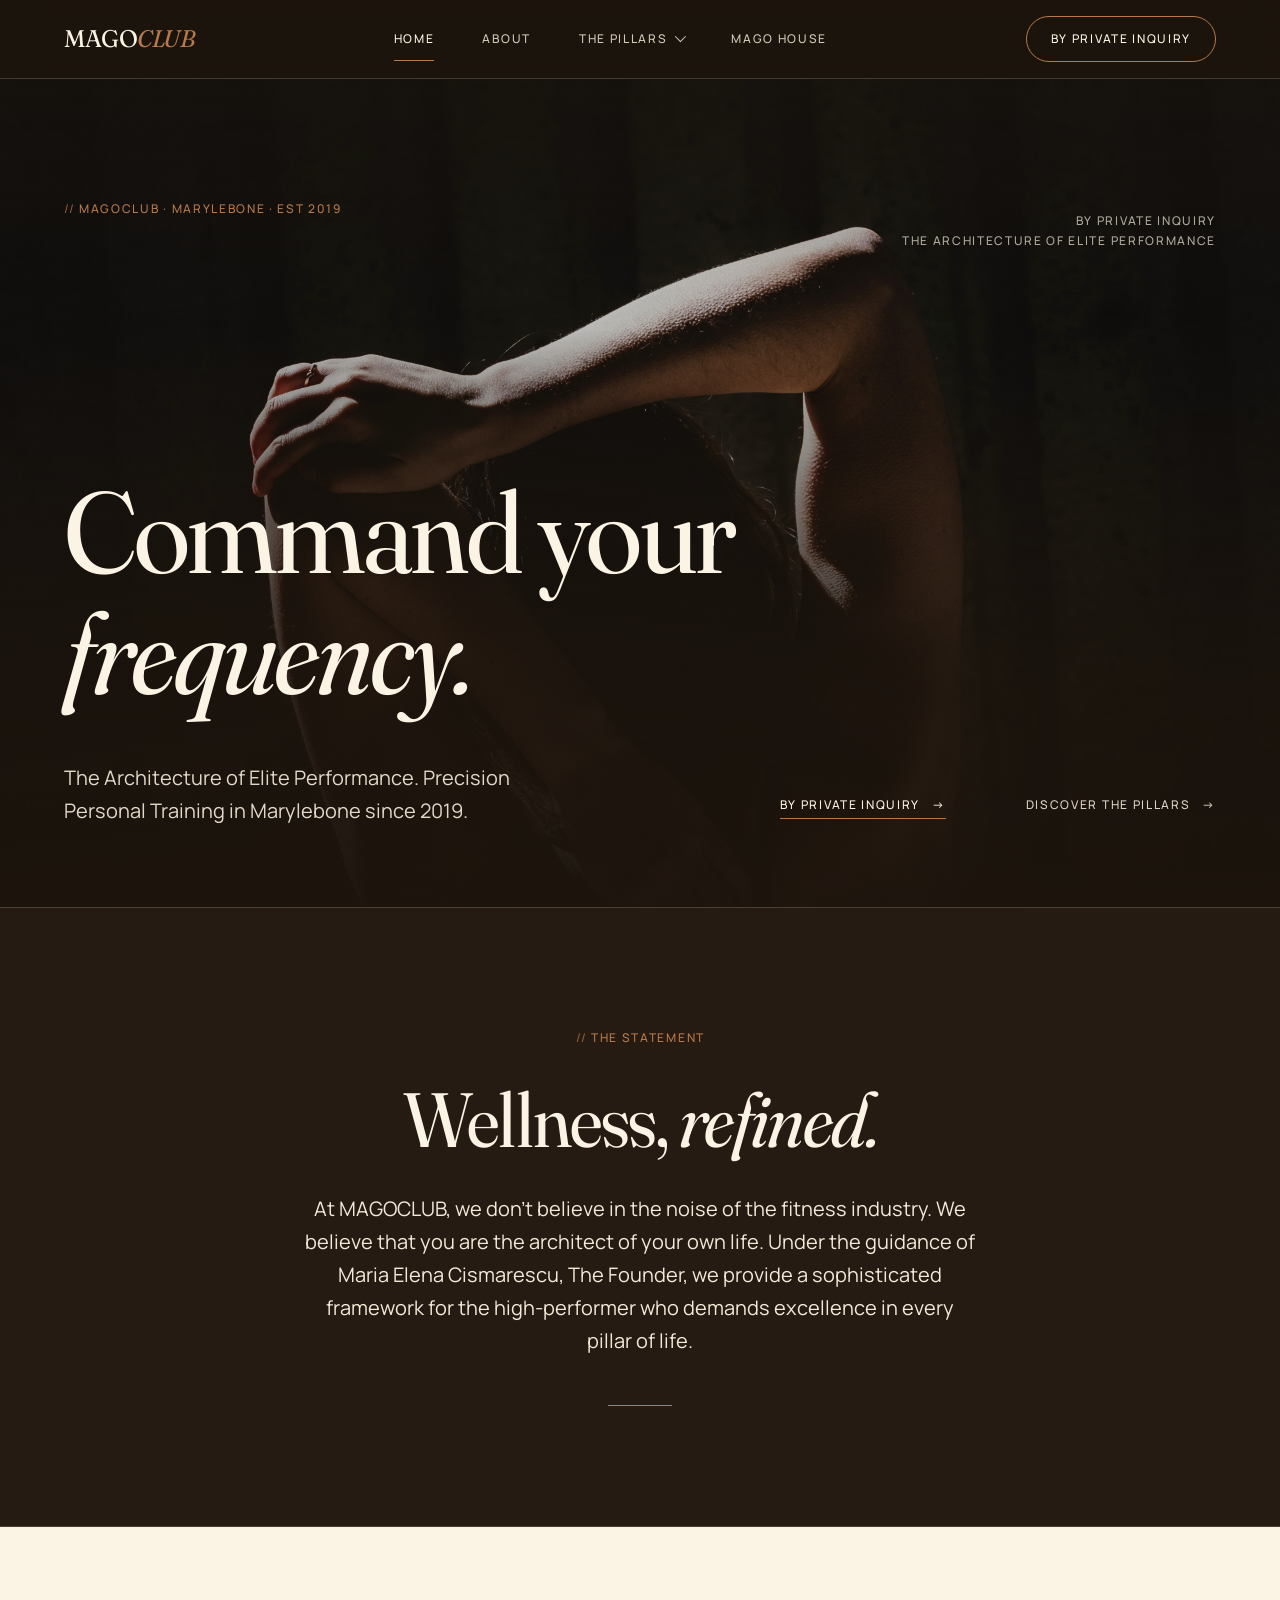
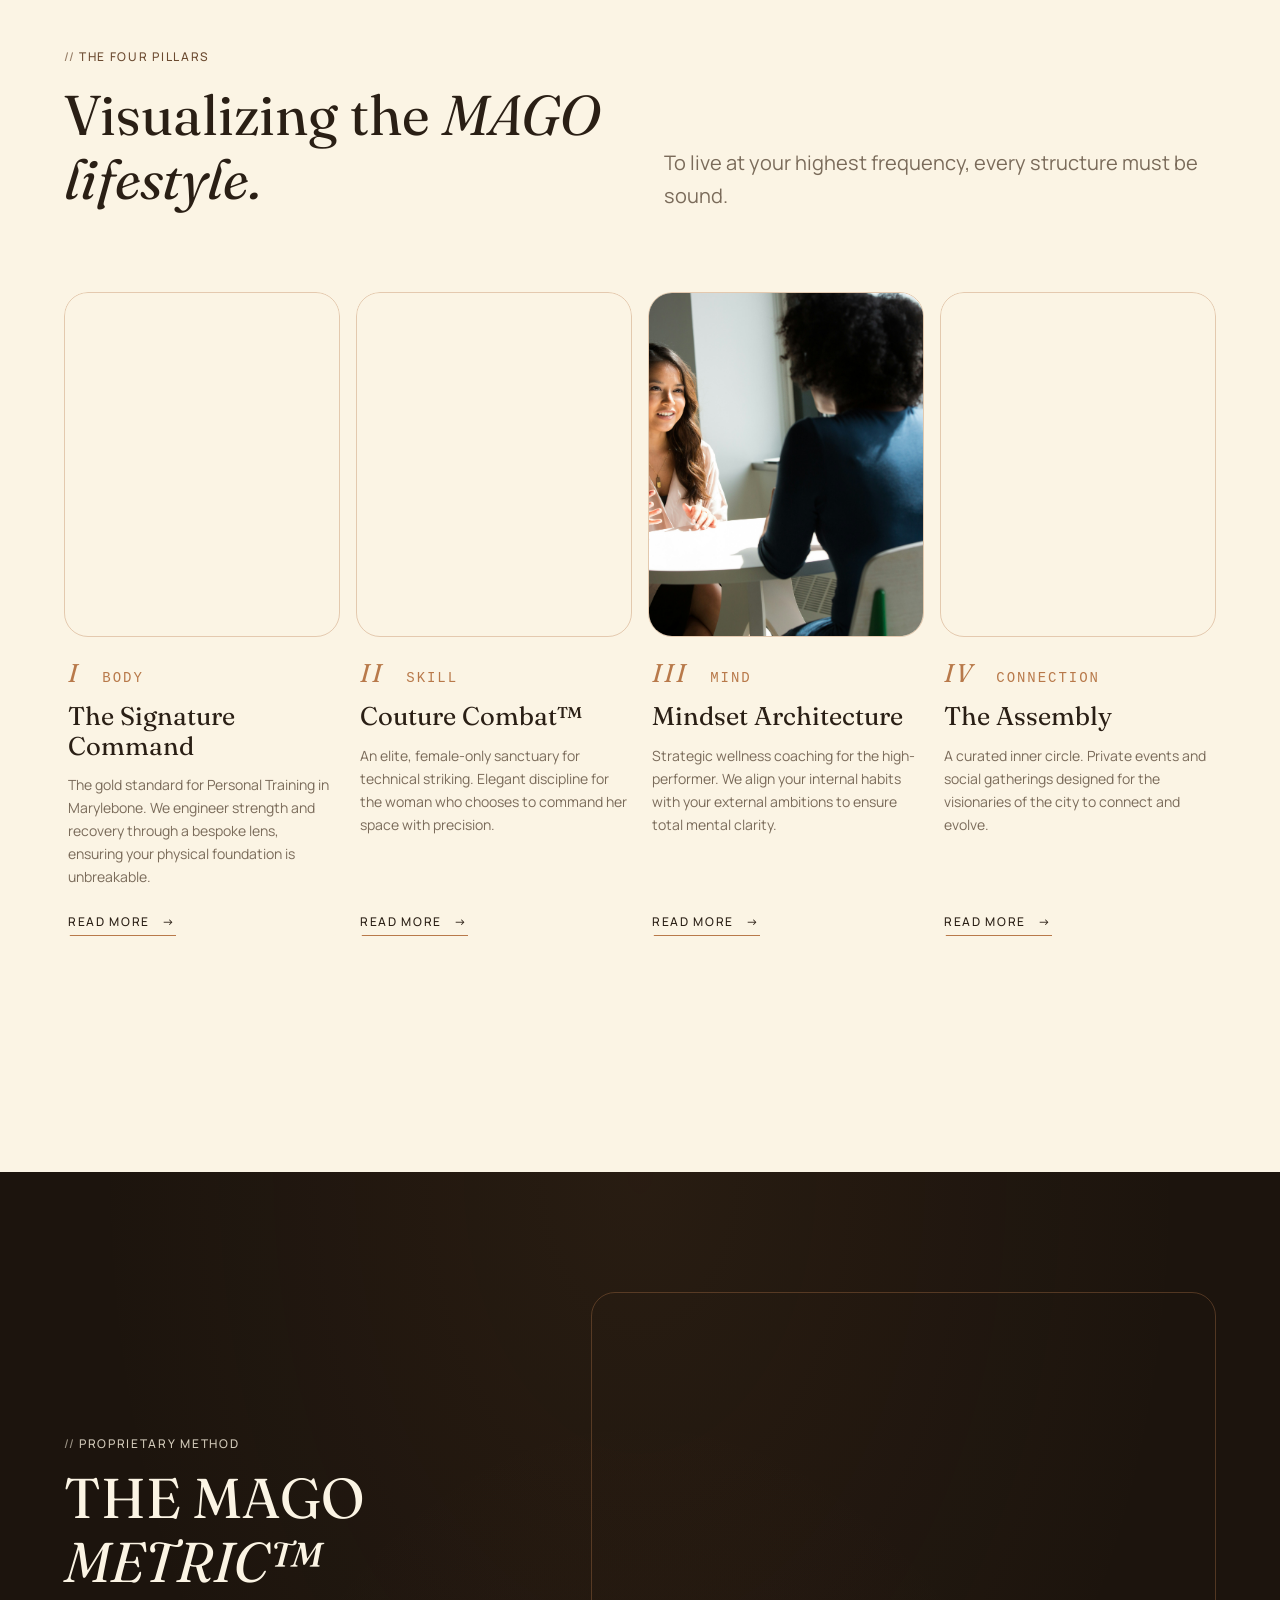
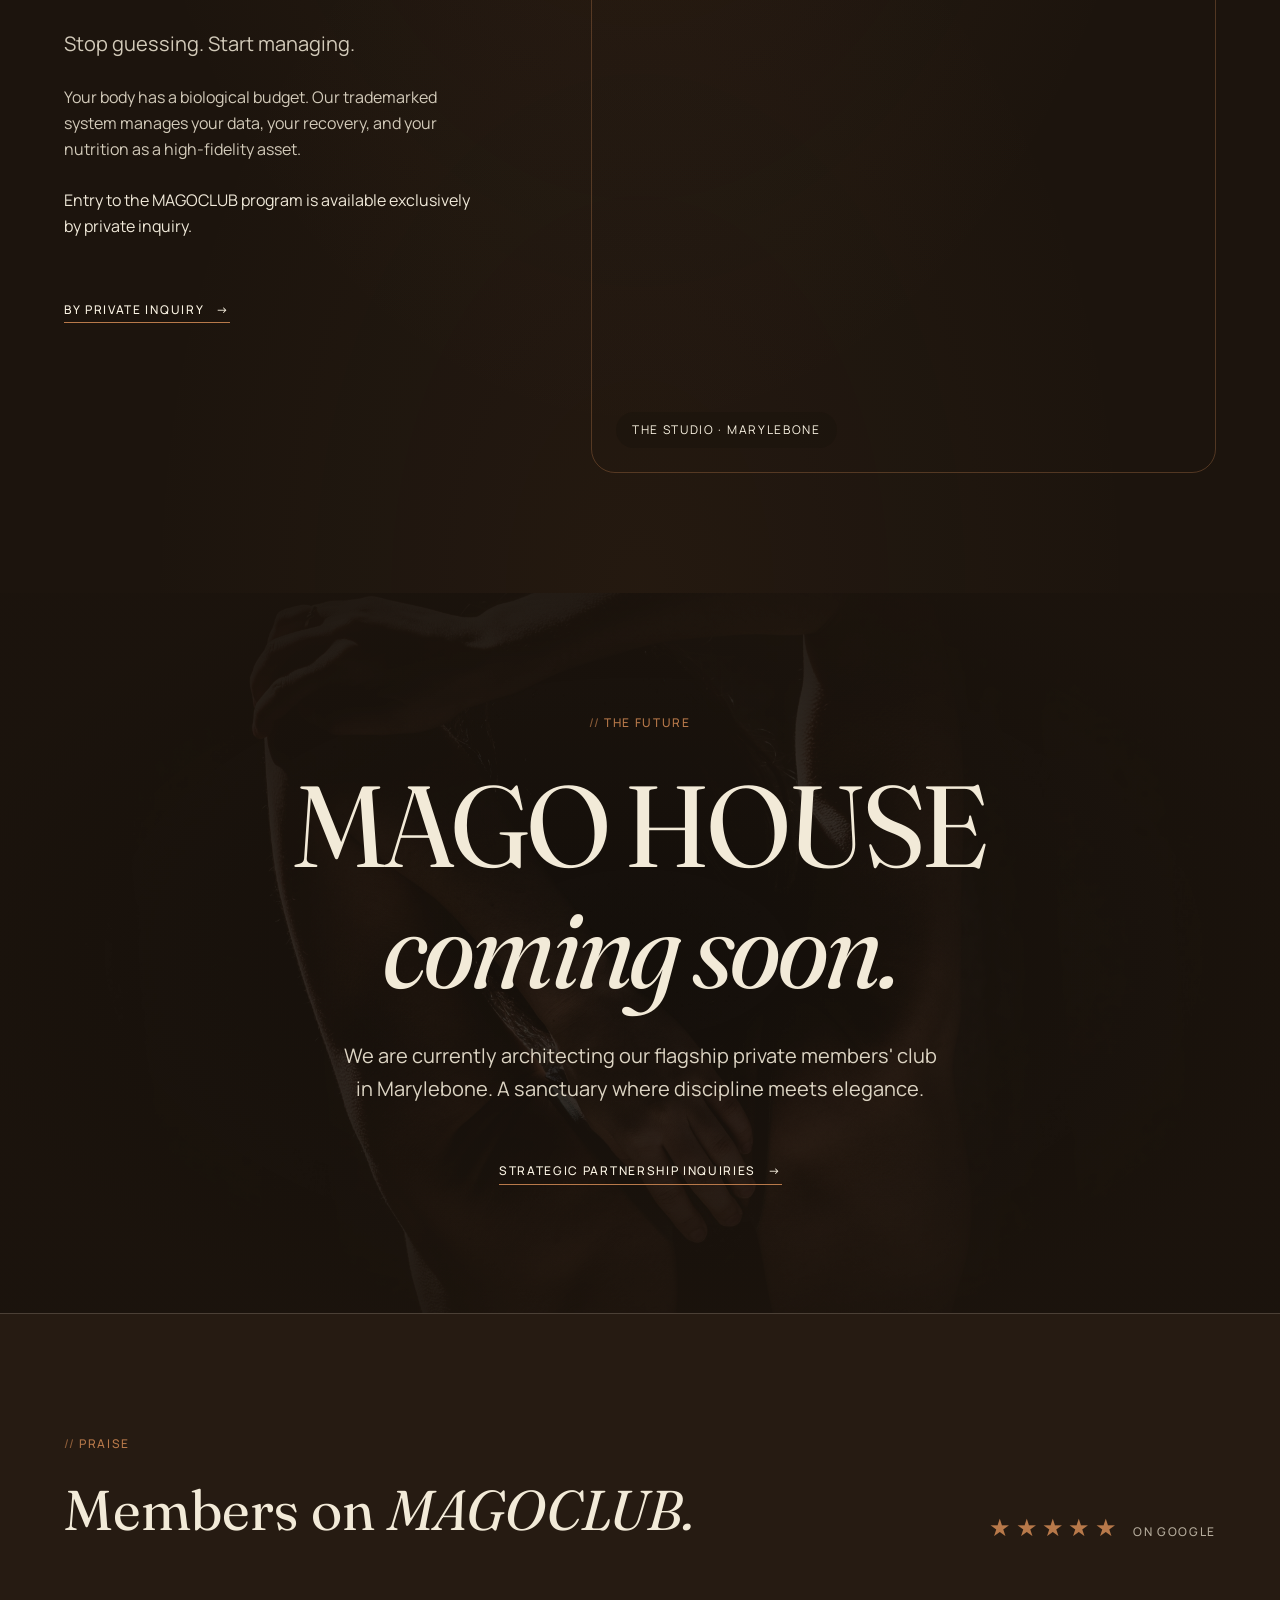
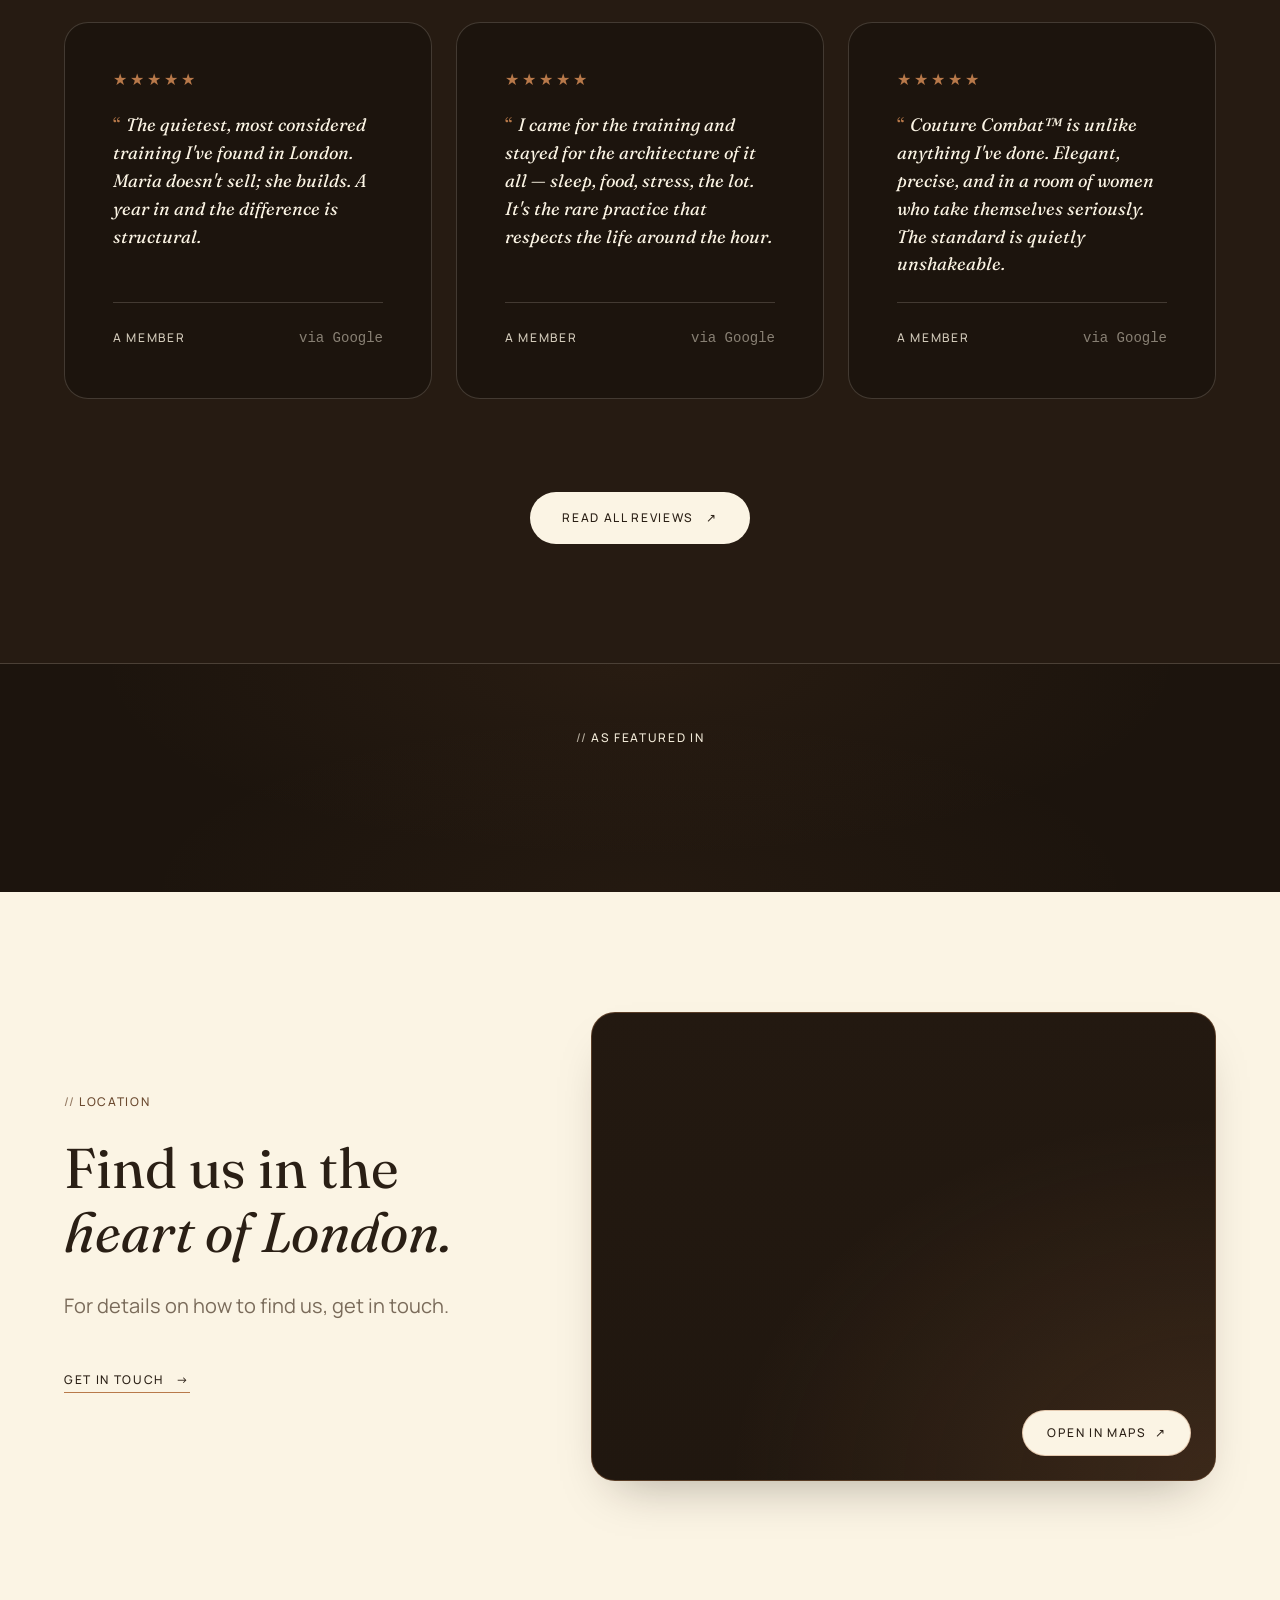
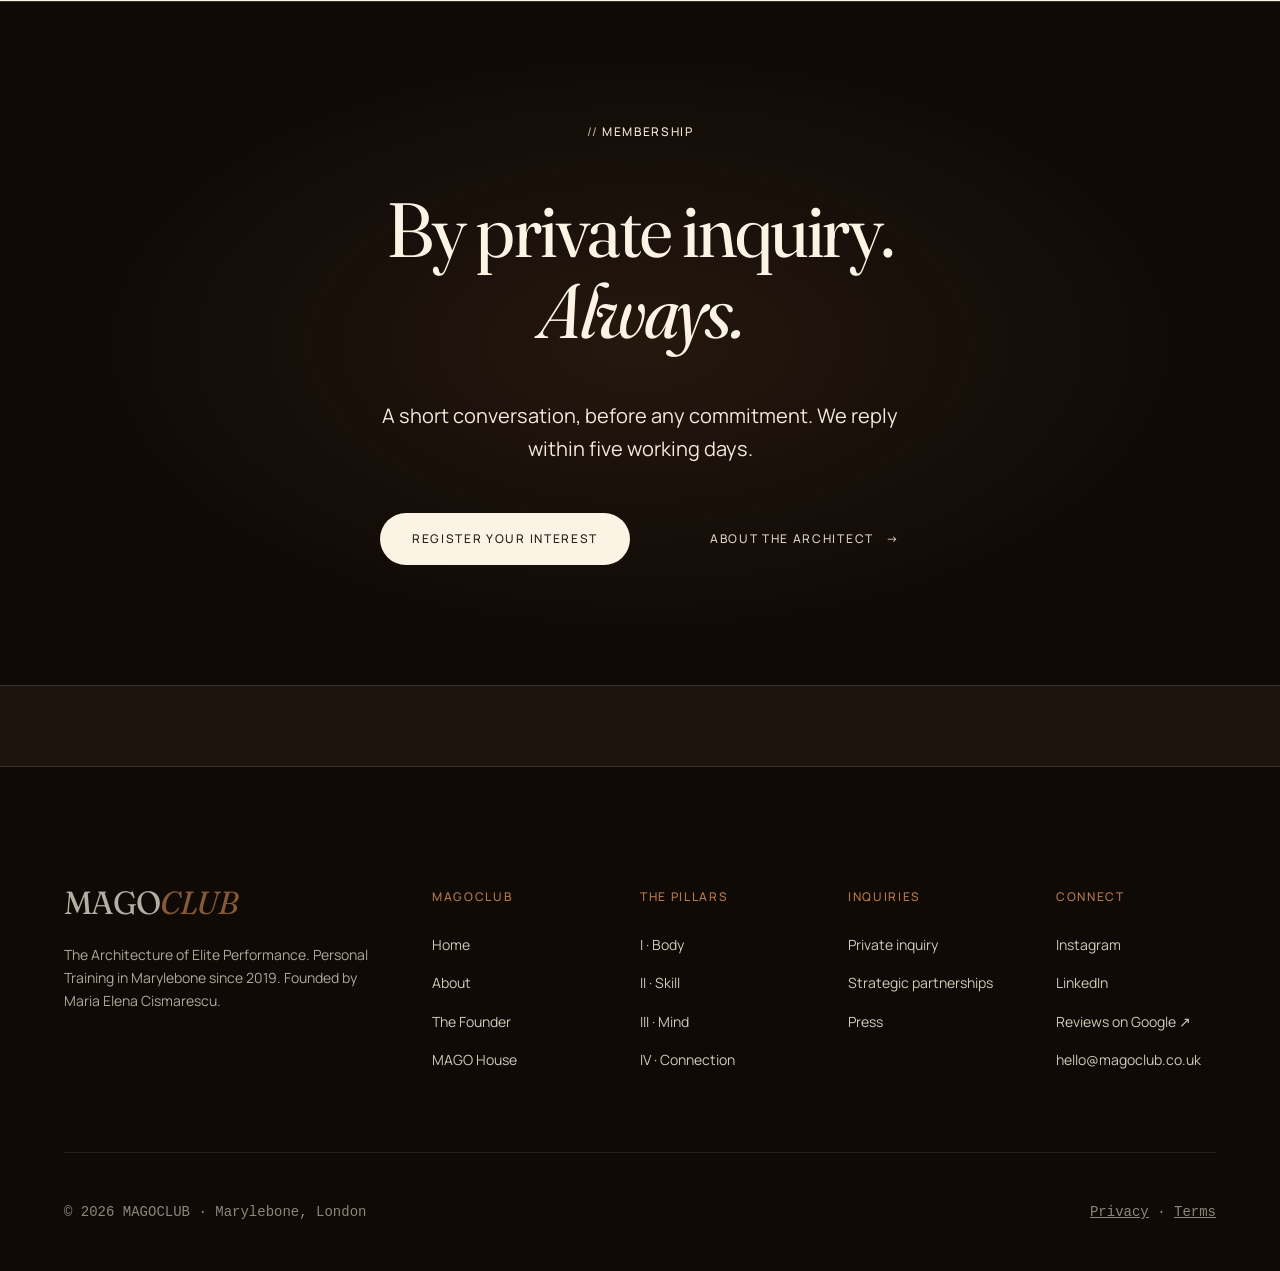
==== index.html @ b8d5c622 "Initial import: MAGOCLUB static site for magoclub.co.uk" ====
<!doctype html>
<html lang="en" data-root="">
<head>
  <meta charset="utf-8" />
  <meta name="viewport" content="width=device-width,initial-scale=1" />
  <meta name="description" content="Elite personal training in Marylebone. MAGOCLUB is a private practice for the high-performer — strength, striking, wellness and connection, led by Maria Elena Cismarescu." />
  <title>Elite Personal Training in Marylebone | MAGOCLUB</title>

  <link rel="canonical" href="https://magoclub.co.uk/" />

  <link rel="icon" href="/favicon.svg" type="image/svg+xml" />

  <meta property="og:type" content="website" />
  <meta property="og:site_name" content="MAGOCLUB" />
  <meta property="og:title" content="Elite Personal Training in Marylebone | MAGOCLUB" />
  <meta property="og:description" content="A private practice for the high-performer in Marylebone — elite personal training, striking, wellness and connection." />
  <meta property="og:url" content="https://magoclub.co.uk/" />
  <meta property="og:image" content="https://magoclub.co.uk/images/og-magoclub.jpg" />
  <meta name="twitter:card" content="summary_large_image" />
  <meta name="twitter:title" content="Elite Personal Training in Marylebone | MAGOCLUB" />
  <meta name="twitter:description" content="A private practice for the high-performer in Marylebone — elite personal training, striking, wellness and connection." />
  <meta name="twitter:image" content="https://magoclub.co.uk/images/og-magoclub.jpg" />

  <link rel="preconnect" href="https://fonts.googleapis.com" />
  <link rel="preconnect" href="https://fonts.gstatic.com" crossorigin />
  <link
    href="https://fonts.googleapis.com/css2?family=Fraunces:ital,opsz,wght,SOFT@0,9..144,300..700,0..100;1,9..144,300..700,0..100&family=Manrope:wght@400;500;600&display=swap"
    rel="stylesheet"
  />

  <link rel="stylesheet" href="css/tokens.css" />
  <link rel="stylesheet" href="css/sections.css" />
</head>
<body data-page="home">

  <a href="#main" class="skip-link">Skip to content</a>

  <div data-include="partials/nav.html"></div>

  <main id="main">

    <!-- =====================================================================
         1 · CINEMATIC HERO — Command Your Frequency
         ===================================================================== -->
    <section class="hero-cinematic" aria-labelledby="hero-headline">
      <div class="bg" aria-hidden="true" data-kenburns>
        <img
          src="images/New Images/morgan-petroski-rx6wXNsXUOE-unsplash.jpg"
          alt=""
          loading="eager"
          fetchpriority="high"
          decoding="async"
        />
      </div>
      <div class="scrim" aria-hidden="true"></div>

      <div class="frame" data-reveal-load>
        <div class="top">
          <p class="label-tic">MAGOCLUB · Marylebone · Est 2019</p>
          <p class="meta">By private inquiry<br/>The Architecture of Elite Performance</p>
        </div>

        <h1 id="hero-headline" class="t-display-xl">
          Command your<br/>
          <span class="italic">frequency.</span>
        </h1>

        <div class="bottom">
          <p class="t-body-l">
            The Architecture of Elite Performance. Precision Personal Training
            in Marylebone since 2019.
          </p>
          <div class="ctas">
            <a href="register-interest.html" class="btn btn--primary">By private inquiry <span class="arrow" aria-hidden="true">→</span></a>
            <a href="#pillars" class="btn btn--ghost">Discover the pillars <span class="arrow" aria-hidden="true">→</span></a>
          </div>
        </div>
      </div>
    </section>

    <!-- =====================================================================
         2 · THE STATEMENT — Wellness, Refined. · STAGE-2
         ===================================================================== -->
    <div class="band band--stage-2"><section class="statement" aria-labelledby="statement-headline">
      <p class="eyebrow label-tic" data-reveal="fade">The Statement</p>
      <h2 id="statement-headline" class="t-display-l" data-reveal="rise-soft">
        Wellness, <span class="italic">refined.</span>
      </h2>
      <p class="t-body-l" data-reveal="rise">
        At MAGOCLUB, we don't believe in the noise of the fitness industry. We
        believe that you are the architect of your own life. Under the guidance
        of Maria Elena Cismarescu, The Founder, we provide a sophisticated
        framework for the high-performer who demands excellence in every pillar
        of life.
      </p>
      <span class="rule" aria-hidden="true" data-reveal="rule"></span>
    </section></div>

    <!-- =====================================================================
         3 · FOUR PILLARS PREVIEW — Visualizing the MAGO Lifestyle
         ===================================================================== -->
    <section class="pillars pillars--four on-cream-surface" id="pillars" aria-labelledby="pillars-headline">
      <div class="frame">
        <header class="sec-head sec-head--split sec-head--inline" data-reveal="rise">
          <div>
            <p class="eyebrow label-tic">The Four Pillars</p>
            <h2 id="pillars-headline" class="title t-display-m">
              Visualizing the <span class="italic">MAGO lifestyle.</span>
            </h2>
          </div>
          <p class="lede t-body-l">
            To live at your highest frequency, every structure must be sound.
          </p>
        </header>

        <div class="grid" role="list" data-reveal-stagger>
          <article class="card" role="listitem">
            <div class="pic">
              <a href="the-pillars/body.html" class="card-image-link" tabindex="-1" aria-hidden="true">
                <img src="images/New Images/john-arano-h4i9G-de7Po-unsplash.jpg" alt="A woman lifting a barbell overhead, photographed from behind in a low-light studio." loading="lazy" decoding="async" />
              </a>
            </div>
            <div class="body">
              <span class="num"><span class="roman">I</span> Body</span>
              <h3 class="t-h2">The Signature Command</h3>
              <p class="t-body-s">
                The gold standard for Personal Training in Marylebone. We engineer
                strength and recovery through a bespoke lens, ensuring your physical
                foundation is unbreakable.
              </p>
              <a href="the-pillars/body.html" class="btn btn--primary more">Read more <span class="arrow" aria-hidden="true">→</span></a>
            </div>
          </article>

          <article class="card" role="listitem">
            <div class="pic">
              <a href="the-pillars/skill.html" class="card-image-link" tabindex="-1" aria-hidden="true">
                <img src="images/New Images/logan-weaver-lgnwvr-u76Gd0hP5w4-unsplash.jpg" alt="Two women in matching low extensions on a studio floor." loading="lazy" decoding="async" />
              </a>
            </div>
            <div class="body">
              <span class="num"><span class="roman">II</span> Skill</span>
              <h3 class="t-h2">Couture Combat™</h3>
              <p class="t-body-s">
                An elite, female-only sanctuary for technical striking. Elegant
                discipline for the woman who chooses to command her space with
                precision.
              </p>
              <a href="the-pillars/skill.html" class="btn btn--primary more">Read more <span class="arrow" aria-hidden="true">→</span></a>
            </div>
          </article>

          <article class="card" role="listitem">
            <div class="pic">
              <a href="the-pillars/mind.html" class="card-image-link" tabindex="-1" aria-hidden="true">
                <img src="images/New Images/christina-wocintechchat-com-m-eF7HN40WbAQ-unsplash.jpg" alt="Two women in conversation across a small table, daylight from a window." loading="lazy" decoding="async" />
              </a>
            </div>
            <div class="body">
              <span class="num"><span class="roman">III</span> Mind</span>
              <h3 class="t-h2">Mindset Architecture</h3>
              <p class="t-body-s">
                Strategic wellness coaching for the high-performer. We align
                your internal habits with your external ambitions to ensure
                total mental clarity.
              </p>
              <a href="the-pillars/mind.html" class="btn btn--primary more">Read more <span class="arrow" aria-hidden="true">→</span></a>
            </div>
          </article>

          <article class="card" role="listitem">
            <div class="pic">
              <a href="the-pillars/connection.html" class="card-image-link" tabindex="-1" aria-hidden="true">
                <img src="images/pexels-katetrifo-3943939.jpg" alt="Two women walking a coastal boardwalk on a moody overcast morning." loading="lazy" decoding="async" />
              </a>
            </div>
            <div class="body">
              <span class="num"><span class="roman">IV</span> Connection</span>
              <h3 class="t-h2">The Assembly</h3>
              <p class="t-body-s">
                A curated inner circle. Private events and social gatherings
                designed for the visionaries of the city to connect and evolve.
              </p>
              <a href="the-pillars/connection.html" class="btn btn--primary more">Read more <span class="arrow" aria-hidden="true">→</span></a>
            </div>
          </article>
        </div>

        <div class="pillars__bottom-cta" style="margin-top: var(--space-8);" data-reveal="fade">
          <a href="the-pillars/index.html" class="btn btn--primary" style="--_color: var(--mago-ink);">Discover the pillars <span class="arrow" aria-hidden="true">→</span></a>
        </div>
      </div>
    </section>

    <!-- =====================================================================
         4 · THE PROPRIETARY EDGE — The MAGO Metric™ · TINTED
         ===================================================================== -->
    <div class="band band--tinted"><section class="editorial" aria-labelledby="metric-headline">
      <div class="copy" data-reveal="rise">
        <p class="label-tic">Proprietary Method</p>
        <h2 id="metric-headline" class="t-display-m">
          THE MAGO <span class="italic">METRIC™</span>
        </h2>
        <p class="t-body-l">
          Stop guessing. Start managing.
        </p>
        <p class="t-body">
          Your body has a biological budget. Our trademarked system manages
          your data, your recovery, and your nutrition as a high-fidelity
          asset.
        </p>
        <p class="t-body" style="color: var(--mago-cream); opacity: 0.95;">
          Entry to the MAGOCLUB program is available exclusively by private inquiry.
        </p>
        <a href="register-interest.html" class="btn btn--primary more">By private inquiry <span class="arrow" aria-hidden="true">→</span></a>
      </div>

      <figure data-reveal="rise-long">
        <img
          src="images/New Images/danielle-cerullo-CQfNt66ttZM-unsplash.jpg"
          alt="The MAGOCLUB studio — racks of dumbbells, a member training in soft daylight at the far end."
          loading="lazy"
          decoding="async"
        />
        <figcaption>The Studio · Marylebone</figcaption>
      </figure>
    </section></div>

    <!-- =====================================================================
         5 · MAGO HOUSE TEASER — type-hero
         ===================================================================== -->
    <section class="type-hero" aria-labelledby="house-headline">
      <div class="bg" aria-hidden="true" data-kenburns>
        <img
          src="images/New Images/morgan-petroski-rx6wXNsXUOE-unsplash.jpg"
          alt=""
          loading="lazy"
          decoding="async"
        />
      </div>
      <div class="scrim" aria-hidden="true"></div>

      <div class="frame">
        <p class="eyebrow label-tic" data-reveal="fade">The Future</p>
        <h2 id="house-headline" class="t-display-xl" data-reveal="rise-soft">
          MAGO HOUSE<br/>
          <span class="italic">coming soon.</span>
        </h2>
        <p class="lede t-body-l" data-reveal="rise">
          We are currently architecting our flagship private members' club in
          Marylebone. A sanctuary where discipline meets elegance.
        </p>
        <div class="ctas" data-reveal="rise">
          <a href="register-interest.html?topic=partnership" class="btn btn--primary">Strategic partnership inquiries <span class="arrow" aria-hidden="true">→</span></a>
        </div>
      </div>
    </section>

    <!-- =====================================================================
         6 · REVIEWS — preview of Google reviews · STAGE-2
         PLACEHOLDER COPY — awaiting Maria's final selection.
         Each quote below is voice-matched but not real; replace before launch.
         ===================================================================== -->
    <div class="band band--stage-2"><section class="reviews" aria-labelledby="reviews-headline">
      <header class="reviews__head" data-reveal="rise">
        <p class="eyebrow label-tic">Praise</p>
        <h2 id="reviews-headline" class="t-display-m">
          Members on <span class="italic">MAGOCLUB.</span>
        </h2>
        <div class="reviews__rating" aria-label="Five out of five stars on Google">
          <span class="reviews__stars" aria-hidden="true">★★★★★</span>
          <span class="reviews__rating-text">on Google</span>
        </div>
      </header>

      <ul class="reviews__grid" role="list" data-reveal-stagger>
        <li class="review-card">
          <span class="review-card__stars" aria-label="Five out of five stars">★★★★★</span>
          <blockquote class="review-card__body">
            The quietest, most considered training I've found in London. Maria
            doesn't sell; she builds. A year in and the difference is
            structural.
          </blockquote>
          <footer class="review-card__attr">
            <span class="review-card__name">A member</span>
            <span class="review-card__via">via Google</span>
          </footer>
        </li>

        <li class="review-card">
          <span class="review-card__stars" aria-label="Five out of five stars">★★★★★</span>
          <blockquote class="review-card__body">
            I came for the training and stayed for the architecture of it all —
            sleep, food, stress, the lot. It's the rare practice that respects
            the life around the hour.
          </blockquote>
          <footer class="review-card__attr">
            <span class="review-card__name">A member</span>
            <span class="review-card__via">via Google</span>
          </footer>
        </li>

        <li class="review-card">
          <span class="review-card__stars" aria-label="Five out of five stars">★★★★★</span>
          <blockquote class="review-card__body">
            Couture Combat™ is unlike anything I've done. Elegant, precise, and
            in a room of women who take themselves seriously. The standard is
            quietly unshakeable.
          </blockquote>
          <footer class="review-card__attr">
            <span class="review-card__name">A member</span>
            <span class="review-card__via">via Google</span>
          </footer>
        </li>
      </ul>

      <div class="reviews__cta" data-reveal="fade">
        <a
          href="https://share.google/IUhrteCL5tnpF5s9V"
          class="btn btn--filled"
          target="_blank"
          rel="noopener noreferrer"
          aria-label="Read all MAGOCLUB reviews on Google (opens in new tab)"
        >
          Read all reviews <span class="arrow" aria-hidden="true">↗</span>
        </a>
      </div>
    </section></div>

    <!-- =====================================================================
         7 · PRESS STRIP — "As featured in" · TINTED
         ===================================================================== -->
    <div class="band band--tinted"><section class="press-strip" aria-label="As featured in">
      <p class="press-strip__eyebrow label-tic" data-reveal="fade">As featured in</p>
      <ul class="press-strip__logos" role="list" data-reveal-stagger>
        <li>
          <img
            class="press-logo"
            src="images/press/conde-nast-traveller.png"
            alt="Condé Nast Traveller"
            loading="lazy"
            decoding="async"
            width="220"
            height="80"
          />
        </li>
      </ul>
    </section></div>

    <!-- =====================================================================
         8 · FIND US — Google Maps embed · CREAM
         ===================================================================== -->
    <div class="band band--cream"><section class="find-us" aria-labelledby="find-headline">
      <div class="find-us__copy" data-reveal="rise">
        <p class="eyebrow label-tic">Location</p>
        <h2 id="find-headline" class="t-display-m">
          Find us in the <span class="italic">heart of London.</span>
        </h2>
        <p class="t-body-l">
          For details on how to find us, get in touch.
        </p>
        <a href="register-interest.html" class="btn btn--primary more">Get in touch <span class="arrow" aria-hidden="true">→</span></a>
      </div>
      <div class="find-us__map" data-reveal="rise-long">
        <iframe
          class="find-us__iframe"
          src="https://maps.google.com/maps?q=MagoClub%2C%20London&t=&z=17&ie=UTF8&iwloc=&output=embed"
          title="MAGOCLUB location on Google Maps"
          loading="lazy"
          referrerpolicy="no-referrer-when-downgrade"
          allowfullscreen=""
          aria-hidden="true"
          tabindex="-1"
        ></iframe>
        <!-- Lock interaction: the overlay sits above the iframe and intercepts
             all clicks, taps, scrolls. The single anchor inside it is the only
             interactive element — it opens the real map in a new tab. -->
        <a
          class="find-us__open"
          href="https://maps.app.goo.gl/aAP2u1ufRsXRfuZc6"
          target="_blank"
          rel="noopener noreferrer"
          aria-label="Open MAGOCLUB location in Google Maps (opens in new tab)"
        >
          <span class="find-us__open-label">
            Open in Maps <span class="arrow" aria-hidden="true">↗</span>
          </span>
        </a>
      </div>
    </section></div>

    <!-- =====================================================================
         7 · APPLY CTA BAND
         ===================================================================== -->
    <section class="apply-band" aria-labelledby="apply-headline">
      <p class="label-tic" data-reveal="fade">Membership</p>
      <h2 id="apply-headline" class="t-display-l" data-reveal="rise-soft">
        By private inquiry.<br/>
        <span class="italic">Always.</span>
      </h2>
      <p class="t-body-l" data-reveal="rise">
        A short conversation, before any commitment. We reply within five
        working days.
      </p>
      <div class="actions" data-reveal="rise">
        <a href="register-interest.html" class="btn btn--filled">Register your interest</a>
        <a href="about.html" class="btn btn--ghost">About the architect <span class="arrow" aria-hidden="true">→</span></a>
      </div>
    </section>

  </main>

  <div data-include="partials/footer.html"></div>

  <script src="js/include.js"></script>
  <script src="js/reveal.js"></script>
</body>
</html>
---- css/tokens.css ----
/* =========================================================
   MAGO CLUB — DESIGN TOKENS
   Single source of truth for color, type, spacing, motion.
   ========================================================= */

:root {
  /* ---------- Color ---------- */
  --mago-stage:        #1C140D;   /* primary background — espresso */
  --mago-stage-2:      #261B12;   /* slightly lifted dark surface */
  --mago-stage-3:      #100A06;   /* near-black, used sparingly */

  --mago-cream:        #FBF4E4;   /* primary cream surface */
  --mago-cream-2:      #F2EAD8;   /* text on dark / secondary cream */
  --mago-cream-3:      #E8DEC6;   /* hairline on cream */

  --mago-ink:          #2A1F15;   /* primary text on cream */
  --mago-ink-muted:    #7A6B5A;   /* metadata, captions */

  --mago-copper:       #B8794A;   /* accent — line, underline, arrow */
  --mago-copper-soft:  #6B4A30;   /* hover / pressed accent */

  --mago-hairline-copper:  rgba(184, 121, 74, 0.35);
  --mago-hairline-cream:   rgba(242, 234, 216, 0.18);

  /* ---------- Typography ---------- */
  --font-serif: "Fraunces", "Times New Roman", serif;
  --font-sans:  "Manrope", -apple-system, BlinkMacSystemFont, "Segoe UI", sans-serif;
  --font-mono:  ui-monospace, "SF Mono", "JetBrains Mono", Menlo, monospace;

  /* Fraunces variation axes — high contrast, generous */
  --serif-opsz-display: 144;
  --serif-opsz-text: 28;
  --serif-soft: 30;          /* SOFT axis — slight, never floppy */

  /* Type scale — desktop. Mobile overrides further down. */
  --fs-display-xl: clamp(4rem, 9vw, 7.5rem);    /* 64–120px */
  --fs-display-l:  clamp(3rem, 6vw, 5rem);      /* 48–80px  */
  --fs-display-m:  clamp(2.25rem, 4.5vw, 3.5rem); /* 36–56px */
  --fs-h1:         clamp(1.75rem, 3vw, 2.5rem); /* 28–40px */
  --fs-h2:         clamp(1.375rem, 2vw, 1.75rem); /* 22–28px */
  --fs-body-l:     1.25rem;   /* 20px */
  --fs-body:       1rem;      /* 16px */
  --fs-body-s:     0.875rem;  /* 14px */
  --fs-label:      0.75rem;   /* 12px */

  --lh-display:    1.05;
  --lh-heading:    1.15;
  --lh-body:       1.65;
  --lh-tight:      1.25;

  --ls-label:      0.14em;    /* generous tracking on small caps */
  --ls-tight:      -0.02em;   /* display tightening */

  /* ---------- Spacing ---------- */
  --space-1:  0.25rem;   /* 4px  */
  --space-2:  0.5rem;    /* 8px  */
  --space-3:  0.75rem;   /* 12px */
  --space-4:  1rem;      /* 16px */
  --space-5:  1.5rem;    /* 24px */
  --space-6:  2rem;      /* 32px */
  --space-7:  3rem;      /* 48px */
  --space-8:  4rem;      /* 64px */
  --space-9:  5rem;      /* 80px */
  --space-10: 7.5rem;    /* 120px */

  /* ---------- Layout ---------- */
  --radius-card:    24px;
  --radius-pill:    999px;
  --radius-input:   0;        /* underline-only inputs, no rounding */

  --hairline:       1px;
  --container-max:  1440px;
  --gutter:         clamp(1.5rem, 5vw, 7.5rem);

  /* ---------- Motion ---------- */
  --ease-considered: cubic-bezier(0.22, 1, 0.36, 1);
  --dur-fast:    600ms;
  --dur-base:    1200ms;
  --dur-slow:    2000ms;

  /* Scroll/load reveal — slow, languid, considered. */
  --dur-reveal:       3200ms;
  --dur-reveal-long:  4000ms;
  --reveal-distance:  28px;
  --reveal-stagger:   180ms;
  --reveal-kenburns:  8000ms;
  --ease-reveal:      cubic-bezier(0.16, 1, 0.3, 1);

  /* ---------- Elevation (used sparingly) ---------- */
  --shadow-card: 0 24px 48px -24px rgba(28, 20, 13, 0.35);
}

/* Mobile: scale display down. Body stays. */
@media (max-width: 720px) {
  :root {
    --fs-display-xl: clamp(3rem, 12vw, 4.5rem);
    --fs-display-l:  clamp(2.25rem, 9vw, 3.25rem);
    --fs-display-m:  clamp(1.875rem, 6.5vw, 2.5rem);
  }
}
---- css/sections.css ----
/* =========================================================
   MAGO CLUB — SECTIONS
   Reusable example sections built on tokens.css.
   ========================================================= */

*, *::before, *::after { box-sizing: border-box; }
html { -webkit-text-size-adjust: 100%; text-rendering: optimizeLegibility; scroll-behavior: smooth; }
body {
  margin: 0;
  background: var(--mago-stage);
  color: var(--mago-cream-2);
  font-family: var(--font-sans);
  font-size: var(--fs-body);
  line-height: var(--lh-body);
  font-weight: 400;
  -webkit-font-smoothing: antialiased;
  -moz-osx-font-smoothing: grayscale;
}
img { max-width: 100%; display: block; }
button { font: inherit; color: inherit; background: none; border: 0; cursor: pointer; padding: 0; }
input, textarea { font: inherit; color: inherit; }
a { color: inherit; }
:focus-visible { outline: 2px solid var(--mago-copper); outline-offset: 4px; border-radius: 2px; }

/* Skip link */
.skip-link {
  position: absolute;
  left: -9999px;
  top: 0;
  background: var(--mago-cream);
  color: var(--mago-ink);
  padding: var(--space-3) var(--space-5);
  font-family: var(--font-sans);
  font-size: var(--fs-label);
  font-weight: 500;
  letter-spacing: var(--ls-label);
  text-transform: uppercase;
  text-decoration: none;
  z-index: 100;
}
.skip-link:focus { left: var(--space-5); top: var(--space-5); }

/* ---------- Reused typography (small subset of design-system.css) ---------- */
.t-display-xl { font-family: var(--font-serif); font-size: var(--fs-display-xl); line-height: var(--lh-display); letter-spacing: var(--ls-tight); font-weight: 400; margin: 0;
  font-variation-settings: "opsz" var(--serif-opsz-display), "SOFT" var(--serif-soft); }
.t-display-l  { font-family: var(--font-serif); font-size: var(--fs-display-l);  line-height: var(--lh-display); letter-spacing: var(--ls-tight); font-weight: 400; margin: 0;
  font-variation-settings: "opsz" var(--serif-opsz-display), "SOFT" var(--serif-soft); }
.t-display-m  { font-family: var(--font-serif); font-size: var(--fs-display-m);  line-height: var(--lh-heading); font-weight: 400; margin: 0; }
.t-h1 { font-family: var(--font-serif); font-size: var(--fs-h1); line-height: var(--lh-heading); font-weight: 400; margin: 0; }
.t-h2 { font-family: var(--font-serif); font-size: var(--fs-h2); line-height: var(--lh-heading); font-weight: 400; margin: 0; }
.t-body-l { font-size: var(--fs-body-l); line-height: var(--lh-body); margin: 0; }
.t-body { font-size: var(--fs-body); line-height: var(--lh-body); margin: 0; }
.t-body-s { font-size: var(--fs-body-s); line-height: var(--lh-body); margin: 0; }
.italic { font-style: italic; }
.copper { color: var(--mago-copper); }

.label-tic {
  font-family: var(--font-sans);
  font-size: var(--fs-label);
  font-weight: 500;
  letter-spacing: var(--ls-label);
  text-transform: uppercase;
  color: var(--mago-copper);
  margin: 0;
}
.label-tic::before { content: "// "; opacity: 0.7; }

/* ---------- Reused buttons (mirrored from design-system.css) ---------- */
.btn {
  --_color: var(--mago-cream);
  display: inline-flex;
  align-items: center;
  gap: var(--space-3);
  font-family: var(--font-sans);
  font-size: var(--fs-label);
  font-weight: 500;
  letter-spacing: var(--ls-label);
  text-transform: uppercase;
  color: var(--_color);
  text-decoration: none;
  position: relative;
  padding: var(--space-3) 0;
  transition: color var(--dur-base) var(--ease-considered);
}
.btn .arrow { display: inline-block; transition: transform var(--dur-base) var(--ease-considered); }
.btn:hover .arrow { transform: translateX(6px); }
.btn--primary::before {
  content: "";
  position: absolute;
  left: 0;
  bottom: var(--space-2);
  height: 1px;
  width: 100%;
  background: var(--mago-copper);
  transform-origin: left;
  transition: transform var(--dur-base) var(--ease-considered);
}
.btn--primary:hover::before { transform: scaleX(1.06); }
.btn--ghost { opacity: 0.85; }
.btn--ghost:hover { opacity: 1; }
.btn--filled {
  padding: var(--space-4) var(--space-6);
  background: var(--mago-cream);
  color: var(--mago-ink);
  border-radius: var(--radius-pill);
  transition: background-color var(--dur-base) var(--ease-considered),
              color var(--dur-base) var(--ease-considered);
}
.btn--filled:hover { background: var(--mago-copper); color: var(--mago-cream); }

.on-cream .btn { --_color: var(--mago-ink); }

/* ---------- Inter-page nav (small, top-of-page) ---------- */
.local-nav {
  position: sticky;
  top: 0;
  z-index: 10;
  background: rgba(28, 20, 13, 0.85);
  backdrop-filter: saturate(140%) blur(12px);
  -webkit-backdrop-filter: saturate(140%) blur(12px);
  border-bottom: 1px solid var(--mago-hairline-cream);
}
.local-nav .inner {
  max-width: var(--container-max);
  margin: 0 auto;
  padding: var(--space-4) var(--gutter);
  display: flex;
  align-items: center;
  justify-content: space-between;
  gap: var(--space-5);
}
.local-nav .wordmark {
  font-family: var(--font-serif);
  font-size: 1.5rem;
  color: var(--mago-cream);
  text-decoration: none;
  letter-spacing: var(--ls-tight);
}
.local-nav .wordmark em { color: var(--mago-copper); font-style: italic; }
.local-nav ul {
  list-style: none;
  margin: 0; padding: 0;
  display: flex;
  gap: var(--space-7);
}
.local-nav a {
  font-family: var(--font-sans);
  font-size: var(--fs-label);
  font-weight: 500;
  letter-spacing: var(--ls-label);
  text-transform: uppercase;
  text-decoration: none;
  color: var(--mago-cream-2);
  opacity: 0.8;
  transition: opacity var(--dur-base) var(--ease-considered), color var(--dur-base) var(--ease-considered);
}
.local-nav a:hover, .local-nav a[aria-current="page"] { opacity: 1; color: var(--mago-cream); }
.local-nav a[aria-current="page"] { border-bottom: 1px solid var(--mago-copper); padding-bottom: 2px; }

@media (max-width: 720px) {
  .local-nav ul { gap: var(--space-4); }
}

/* =========================================================
   1 · CINEMATIC HERO
   ========================================================= */
.hero-cinematic {
  position: relative;
  min-height: clamp(640px, 92vh, 960px);
  overflow: hidden;
  isolation: isolate;
}
.hero-cinematic .bg {
  position: absolute;
  inset: 0;
  z-index: -2;
}
.hero-cinematic .bg img {
  width: 100%;
  height: 100%;
  object-fit: cover;
  object-position: center 30%;
}
/* Bottom-weighted gradient ensures heading text always sits over crushed-black region */
.hero-cinematic .scrim {
  position: absolute;
  inset: 0;
  z-index: -1;
  background:
    linear-gradient(180deg, rgba(28,20,13,0.55) 0%, rgba(28,20,13,0.15) 30%, rgba(28,20,13,0.85) 75%, rgba(28,20,13,0.98) 100%),
    radial-gradient(ellipse at 30% 90%, rgba(28,20,13,0.55), transparent 60%);
}
.hero-cinematic .frame {
  max-width: var(--container-max);
  margin: 0 auto;
  padding: var(--space-10) var(--gutter) var(--space-9);
  height: 100%;
  display: grid;
  grid-template-rows: auto 1fr auto;
  min-height: clamp(640px, 92vh, 960px);
  gap: var(--space-7);
}
.hero-cinematic .top { display: flex; justify-content: space-between; align-items: flex-start; }
.hero-cinematic .top .meta {
  font-family: var(--font-sans);
  font-size: var(--fs-label);
  font-weight: 500;
  letter-spacing: var(--ls-label);
  text-transform: uppercase;
  color: var(--mago-cream-2);
  opacity: 0.7;
  text-align: right;
}
.hero-cinematic h1 {
  color: var(--mago-cream);
  max-width: 14ch;
  align-self: end;
}
.hero-cinematic .bottom {
  display: grid;
  grid-template-columns: 1fr 1fr;
  align-items: end;
  gap: var(--space-7);
}
.hero-cinematic .bottom p {
  color: var(--mago-cream-2);
  max-width: 42ch;
  opacity: 0.92;
}
.hero-cinematic .ctas {
  display: flex;
  gap: var(--space-9);
  justify-content: flex-end;
  flex-wrap: wrap;
}
@media (max-width: 720px) {
  /* Tighter top padding + stack the eyebrow/meta row instead of
     space-between, so the two labels don't get squeezed to viewport edges. */
  .hero-cinematic .frame {
    padding: var(--space-8) var(--gutter) var(--space-7);
    gap: var(--space-6);
  }
  .hero-cinematic .top {
    flex-direction: column;
    align-items: flex-start;
    gap: var(--space-3);
  }
  .hero-cinematic .top .meta {
    text-align: left;
  }
  .hero-cinematic .bottom { grid-template-columns: 1fr; }
  .hero-cinematic .ctas { justify-content: flex-start; }
}

/* =========================================================
   2 · EDITORIAL SPLIT HERO
   ========================================================= */
.hero-split {
  display: grid;
  grid-template-columns: 1fr 1fr;
  gap: var(--space-9);
  align-items: stretch;
  max-width: var(--container-max);
  margin: 0 auto;
  padding: var(--space-10) var(--gutter);
}
.hero-split .image {
  border-radius: var(--radius-card);
  overflow: hidden;
  border: 1px solid var(--mago-hairline-copper);
  aspect-ratio: 4 / 5;
}
.hero-split .image img { width: 100%; height: 100%; object-fit: cover; }
.hero-split .copy { display: flex; flex-direction: column; justify-content: center; gap: var(--space-6); }
.hero-split h2 { color: var(--mago-cream); max-width: 14ch; }
.hero-split p { color: var(--mago-cream-2); opacity: 0.85; max-width: 48ch; }
.hero-split .ctas { display: flex; gap: var(--space-9); flex-wrap: wrap; margin-top: var(--space-3); }

@media (max-width: 900px) {
  .hero-split {
    grid-template-columns: 1fr;
    padding: var(--space-8) var(--gutter) var(--space-7);
    gap: var(--space-7);
  }
  .hero-split .image { aspect-ratio: 4 / 3; }
  .hero-split .copy { justify-content: flex-start; }
}

/* =========================================================
   3 · THREE PILLARS (cream stage)
   ========================================================= */
.pillars {
  background: var(--mago-cream);
  color: var(--mago-ink);
  padding: var(--space-10) 0;
}
.pillars .frame {
  max-width: var(--container-max);
  margin: 0 auto;
  padding: 0 var(--gutter);
}
/* Centered CTA below the 4-up grid. Flex centers reliably across browsers
   regardless of whether the child is inline-flex or inline. */
.pillars__bottom-cta {
  display: flex;
  justify-content: center;
}
.pillars .head {
  display: grid;
  grid-template-columns: 1fr 1fr;
  gap: var(--space-7);
  align-items: end;
  margin-bottom: var(--space-9);
}
.pillars .head .label-tic { color: var(--mago-copper-soft); }
.pillars .head h2 { color: var(--mago-ink); margin-top: var(--space-3); max-width: 18ch; }
.pillars .head p { color: var(--mago-ink-muted); max-width: 48ch; }
.pillars .grid {
  display: grid;
  grid-template-columns: repeat(3, 1fr);
  gap: var(--space-5);
}
.pillars .card {
  background: var(--mago-cream);
  border-radius: var(--radius-card);
  overflow: hidden;
  display: flex;
  flex-direction: column;
}
/* Image is wrapped in a separate anchor (.card-image-link) that fills
   the .pic box. The link is aria-hidden + tabindex=-1 so screen readers
   announce a single accessible link per card (the "Read more →" below). */
.card-image-link {
  display: block;
  width: 100%;
  height: 100%;
}
.pillars .card .pic {
  aspect-ratio: 3 / 4;
  overflow: hidden;
  border-radius: var(--radius-card);
  border: 1px solid var(--mago-hairline-copper);
}
.pillars .card .pic img { width: 100%; height: 100%; object-fit: cover; transition: transform var(--dur-slow) var(--ease-considered); }
.pillars .card:hover { cursor: pointer; }
.pillars .card:hover .pic img { transform: scale(1.03); }
/* Mirror the .more link's underline-draw on the card as a whole, so
   the affordance is visible even when the cursor is over the image. */
.pillars .card:hover .more::before { transform: scaleX(1.06); }
/* Body region takes the remaining vertical space below the image, so all
   cards in a row become the same height. The .more link is pushed to the
   bottom of that region via margin-top: auto — so 'Read more' lines up
   across every card regardless of how many lines of body copy each has. */
.pillars .card .body {
  padding: var(--space-5) var(--space-1) 0;
  flex: 1 1 auto;
  display: flex;
  flex-direction: column;
  align-items: flex-start;
}
.pillars .card .num {
  font-family: var(--font-mono);
  font-size: var(--fs-body-s);
  color: var(--mago-copper);
  letter-spacing: var(--ls-label);
  text-transform: uppercase;
}
.pillars .card h3 { margin: var(--space-3) 0 var(--space-3); }
.pillars .card p { color: var(--mago-ink-muted); max-width: 36ch; }
.pillars .card .more {
  margin-top: auto;        /* push to the bottom of .body */
  padding-top: var(--space-5);
  --_color: var(--mago-ink);
}
@media (max-width: 900px) {
  .pillars .head { grid-template-columns: 1fr; gap: var(--space-3); }
  .pillars .grid { grid-template-columns: 1fr; }
}

/* =========================================================
   4 · EDITORIAL IMAGE+TEXT
   ========================================================= */
.editorial {
  max-width: var(--container-max);
  margin: 0 auto;
  padding: var(--space-10) var(--gutter);
  display: grid;
  grid-template-columns: 5fr 7fr;
  gap: var(--space-9);
  align-items: center;
}
.editorial .copy { padding-right: var(--space-6); }
.editorial .copy h2 { color: var(--mago-cream); margin-top: var(--space-3); margin-bottom: var(--space-6); max-width: 16ch; }
.editorial .copy p + p { margin-top: var(--space-5); }
.editorial .copy p { color: var(--mago-cream-2); opacity: 0.85; max-width: 52ch; }
.editorial .copy .more { margin-top: var(--space-7); }
.editorial figure {
  margin: 0;
  border-radius: var(--radius-card);
  overflow: hidden;
  border: 1px solid var(--mago-hairline-copper);
  position: relative;
}
.editorial figure img {
  width: 100%;
  height: auto;
  aspect-ratio: 4 / 5;
  object-fit: cover;
  display: block;
}
.editorial figcaption {
  position: absolute;
  left: var(--space-5);
  bottom: var(--space-5);
  font-family: var(--font-sans);
  font-size: var(--fs-label);
  letter-spacing: var(--ls-label);
  text-transform: uppercase;
  color: var(--mago-cream);
  background: rgba(28, 20, 13, 0.6);
  padding: var(--space-2) var(--space-4);
  border-radius: 999px;
  backdrop-filter: blur(8px);
  -webkit-backdrop-filter: blur(8px);
}
@media (max-width: 900px) {
  .editorial { grid-template-columns: 1fr; gap: var(--space-7); }
  .editorial .copy { padding-right: 0; order: 2; }
  .editorial figure { order: 1; }
}

/* =========================================================
   5 · STAT STRIP
   ========================================================= */
.stats {
  border-block: 1px solid var(--mago-hairline-cream);
  padding: var(--space-9) 0;
}
.stats .frame {
  max-width: var(--container-max);
  margin: 0 auto;
  padding: 0 var(--gutter);
  display: grid;
  grid-template-columns: repeat(4, 1fr);
  gap: var(--space-7);
}
.stats .stat dt {
  font-family: var(--font-sans);
  font-size: var(--fs-label);
  font-weight: 500;
  letter-spacing: var(--ls-label);
  text-transform: uppercase;
  color: var(--mago-copper);
  margin: 0 0 var(--space-3);
}
.stats .stat dd {
  margin: 0;
  font-family: var(--font-serif);
  font-size: clamp(2.5rem, 5vw, 4rem);
  line-height: 1;
  color: var(--mago-cream);
  font-feature-settings: "lnum";
}
.stats .stat .note {
  display: block;
  margin-top: var(--space-3);
  font-family: var(--font-sans);
  font-size: var(--fs-body-s);
  color: var(--mago-cream-2);
  opacity: 0.6;
}
@media (max-width: 900px) {
  .stats .frame { grid-template-columns: 1fr 1fr; }
}
@media (max-width: 480px) {
  .stats .frame { grid-template-columns: 1fr; }
}

/* =========================================================
   5b · CREDENTIALS (hairline-divided list on cream)
   Title + issuing body, modelled as a <dl>. Echoes the
   .stats strip — typographic, no card fills.
   ========================================================= */
.creds {
  max-width: var(--container-max);
  margin: 0 auto;
  padding: var(--space-9) var(--gutter);
}
.creds .head {
  margin-bottom: var(--space-8);
  max-width: 52ch;
}
.creds .head .label-tic { color: var(--mago-copper-soft); }
.creds .head h2 { color: var(--mago-ink); margin-top: var(--space-3); max-width: 20ch; }
.creds .grid {
  display: grid;
  grid-template-columns: repeat(3, 1fr);
  /* hairline gutters between cells via gap + cell borders */
  gap: 1px;
  background: var(--mago-hairline-copper);
  border: 1px solid var(--mago-hairline-copper);
}
.cred {
  background: var(--mago-cream);
  padding: var(--space-6) var(--space-6) var(--space-7);
  display: flex;
  flex-direction: column;
  gap: var(--space-3);
}
.cred dt {
  font-family: var(--font-sans);
  font-size: var(--fs-label);
  font-weight: 500;
  letter-spacing: var(--ls-label);
  text-transform: uppercase;
  color: var(--mago-copper);
  margin: 0;
}
.cred dd {
  margin: 0;
  font-family: var(--font-serif);
  font-size: clamp(1.25rem, 2vw, 1.5rem);
  line-height: var(--lh-tight);
  color: var(--mago-ink);
}
.cred .issuer {
  margin-top: auto;
  font-family: var(--font-sans);
  font-size: var(--fs-body-s);
  color: var(--mago-ink-muted);
}
.cred .issuer::before {
  content: "— ";
  color: var(--mago-copper);
}
@media (max-width: 900px) {
  .creds .grid { grid-template-columns: 1fr 1fr; }
}
@media (max-width: 480px) {
  .creds .grid { grid-template-columns: 1fr; }
}

/* =========================================================
   6 · MEMBERSHIP TIERS (cream cards on dark stage)
   ========================================================= */
.tiers {
  max-width: var(--container-max);
  margin: 0 auto;
  padding: var(--space-10) var(--gutter);
}
.tiers .head {
  display: grid;
  grid-template-columns: 1fr 1fr;
  gap: var(--space-7);
  align-items: end;
  margin-bottom: var(--space-9);
}
.tiers .head h2 { color: var(--mago-cream); margin-top: var(--space-3); max-width: 18ch; }
.tiers .head p { color: var(--mago-cream-2); opacity: 0.8; max-width: 48ch; }
.tiers .grid {
  display: grid;
  grid-template-columns: repeat(3, 1fr);
  gap: var(--space-5);
}
.tier {
  background: var(--mago-cream);
  color: var(--mago-ink);
  border-radius: var(--radius-card);
  border: 1px solid var(--mago-hairline-copper);
  padding: var(--space-7);
  display: flex;
  flex-direction: column;
  gap: var(--space-5);
  box-shadow: var(--shadow-card);
}
.tier .name { color: var(--mago-ink); }
.tier .lede { color: var(--mago-ink-muted); max-width: 36ch; }
.tier .tag {
  align-self: flex-start;
  font-family: var(--font-sans);
  font-size: var(--fs-label);
  letter-spacing: var(--ls-label);
  text-transform: uppercase;
  color: var(--mago-copper-soft);
}
.tier ul {
  list-style: none;
  margin: 0; padding: 0;
  display: grid;
  gap: var(--space-3);
  border-top: 1px solid var(--mago-hairline-copper);
  padding-top: var(--space-5);
}
.tier ul li {
  display: grid;
  grid-template-columns: 16px 1fr;
  gap: var(--space-3);
  align-items: baseline;
  color: var(--mago-ink);
  font-size: var(--fs-body);
}
.tier ul li::before {
  content: "—";
  color: var(--mago-copper);
  font-weight: 500;
}
.tier .foot {
  margin-top: auto;
  display: flex;
  align-items: baseline;
  justify-content: space-between;
  gap: var(--space-4);
  padding-top: var(--space-5);
}
.tier .price {
  font-family: var(--font-serif);
  font-size: 1.75rem;
  color: var(--mago-ink);
}
.tier .price small {
  font-family: var(--font-sans);
  font-size: var(--fs-body-s);
  color: var(--mago-ink-muted);
}
@media (max-width: 900px) {
  .tiers .head { grid-template-columns: 1fr; gap: var(--space-3); }
  .tiers .grid { grid-template-columns: 1fr; }
}

/* =========================================================
   7 · TESTIMONIAL / PULL QUOTE
   ========================================================= */
.testimonial {
  max-width: var(--container-max);
  margin: 0 auto;
  padding: var(--space-10) var(--gutter);
  display: grid;
  grid-template-columns: 7fr 5fr;
  gap: var(--space-9);
  align-items: center;
}
.testimonial blockquote {
  margin: 0;
  font-family: var(--font-serif);
  font-size: clamp(1.75rem, 3.5vw, 3rem);
  line-height: 1.2;
  color: var(--mago-cream);
  font-style: italic;
  font-weight: 400;
  letter-spacing: var(--ls-tight);
  max-width: 22ch;
  position: relative;
}
.testimonial blockquote::before {
  content: "\201C";
  position: absolute;
  left: -0.5em;
  top: -0.2em;
  color: var(--mago-copper);
  font-style: normal;
}
.testimonial .attribution {
  margin-top: var(--space-7);
  display: flex;
  align-items: center;
  gap: var(--space-4);
}
.testimonial .attribution .rule {
  width: 48px;
  height: 1px;
  background: var(--mago-copper);
  flex: 0 0 48px;
}
.testimonial .attribution .who {
  font-family: var(--font-sans);
  font-size: var(--fs-label);
  font-weight: 500;
  letter-spacing: var(--ls-label);
  text-transform: uppercase;
  color: var(--mago-cream-2);
  opacity: 0.85;
}
.testimonial figure {
  margin: 0;
  border-radius: var(--radius-card);
  overflow: hidden;
  border: 1px solid var(--mago-hairline-copper);
  aspect-ratio: 3 / 4;
}
.testimonial figure img { width: 100%; height: 100%; object-fit: cover; filter: saturate(0.85) brightness(0.92); }

/* Centered variant — single column, no image. The quote sits centered with
   the quotation mark inset preserved. */
.testimonial--centered {
  grid-template-columns: 1fr;
  justify-items: center;
  text-align: center;
}
.testimonial--centered blockquote { max-width: 28ch; margin-inline: auto; }
.testimonial--centered blockquote::before { left: -0.4em; }
.testimonial--centered .attribution { justify-content: center; }

@media (max-width: 900px) {
  .testimonial { grid-template-columns: 1fr; }
}

/* =========================================================
   8 · APPLY CTA BAND
   ========================================================= */
.apply-band {
  text-align: center;
  padding: clamp(var(--space-9), 14vw, var(--space-10)) var(--gutter);
  border-top: 1px solid var(--mago-hairline-cream);
  border-bottom: 1px solid var(--mago-hairline-cream);
  background:
    radial-gradient(ellipse at 50% 50%, rgba(184,121,74,0.12), transparent 60%),
    var(--mago-stage-3);
  display: grid;
  gap: var(--space-7);
  justify-items: center;
}
.apply-band h2 {
  color: var(--mago-cream);
  max-width: 18ch;
  margin: 0 auto;
}
.apply-band p {
  color: var(--mago-cream-2);
  opacity: 0.8;
  max-width: 44ch;
  margin: 0 auto;
}
.apply-band .actions {
  display: flex;
  gap: var(--space-9);
  flex-wrap: wrap;
  justify-content: center;
  align-items: center;
}

/* =========================================================
   COLOPHON
   ========================================================= */
.colophon {
  max-width: var(--container-max);
  margin: 0 auto;
  padding: var(--space-7) var(--gutter);
  display: flex;
  justify-content: space-between;
  font-family: var(--font-mono);
  font-size: var(--fs-body-s);
  color: var(--mago-cream-2);
  opacity: 0.5;
}
@media (max-width: 720px) {
  .colophon { flex-direction: column; gap: var(--space-2); }
}

/* =========================================================
   REVEALS — entrance animations on scroll / load
   Initial state set here; .is-visible flips it. JS adds the
   class via IntersectionObserver, with a safety timeout so
   content is never trapped invisible if JS fails.
   ========================================================= */
[data-reveal] {
  opacity: 0;
  transition:
    opacity var(--dur-reveal) var(--ease-reveal),
    transform var(--dur-reveal) var(--ease-reveal);
  will-change: opacity, transform;
}
[data-reveal="fade"]      { transform: none; }
[data-reveal="rise"]      { transform: translateY(var(--reveal-distance)); }
[data-reveal="rise-soft"] { transform: translateY(calc(var(--reveal-distance) * 0.5)); }
[data-reveal="rise-long"] {
  transform: translateY(var(--reveal-distance));
  transition-duration: var(--dur-reveal-long);
}
[data-reveal].is-visible {
  opacity: 1;
  transform: none;
}

/* Staggered children — each direct child reveals after the previous. */
[data-reveal-stagger] > * {
  opacity: 0;
  transform: translateY(var(--reveal-distance));
  transition:
    opacity var(--dur-reveal) var(--ease-reveal),
    transform var(--dur-reveal) var(--ease-reveal);
  will-change: opacity, transform;
}
[data-reveal-stagger].is-visible > * {
  opacity: 1;
  transform: none;
}
[data-reveal-stagger].is-visible > *:nth-child(1) { transition-delay: 0ms; }
[data-reveal-stagger].is-visible > *:nth-child(2) { transition-delay: calc(var(--reveal-stagger) * 1); }
[data-reveal-stagger].is-visible > *:nth-child(3) { transition-delay: calc(var(--reveal-stagger) * 2); }
[data-reveal-stagger].is-visible > *:nth-child(4) { transition-delay: calc(var(--reveal-stagger) * 3); }
[data-reveal-stagger].is-visible > *:nth-child(5) { transition-delay: calc(var(--reveal-stagger) * 4); }
[data-reveal-stagger].is-visible > *:nth-child(6) { transition-delay: calc(var(--reveal-stagger) * 5); }
[data-reveal-stagger].is-visible > *:nth-child(7) { transition-delay: calc(var(--reveal-stagger) * 6); }
[data-reveal-stagger].is-visible > *:nth-child(8) { transition-delay: calc(var(--reveal-stagger) * 7); }

/* Drawing rule — the hairline under .statement. Grows from the left. */
[data-reveal="rule"] {
  transform-origin: left center;
  transform: scaleX(0);
  opacity: 1;
  transition: transform var(--dur-reveal-long) var(--ease-reveal);
}
[data-reveal="rule"].is-visible { transform: scaleX(1); }

/* Hero load cascade — fires on page load, not on scroll. Each child
   waits longer than the last. Applied via [data-reveal-load]. */
[data-reveal-load] > * {
  opacity: 0;
  transform: translateY(var(--reveal-distance));
  transition:
    opacity var(--dur-reveal-long) var(--ease-reveal),
    transform var(--dur-reveal-long) var(--ease-reveal);
}
[data-reveal-load].is-visible > * {
  opacity: 1;
  transform: none;
}
[data-reveal-load].is-visible > *:nth-child(1) { transition-delay: 0ms; }
[data-reveal-load].is-visible > *:nth-child(2) { transition-delay: 200ms; }
[data-reveal-load].is-visible > *:nth-child(3) { transition-delay: 500ms; }
[data-reveal-load].is-visible > *:nth-child(4) { transition-delay: 700ms; }
[data-reveal-load].is-visible > *:nth-child(5) { transition-delay: 900ms; }

/* Ken Burns — gentle 1.05 → 1.0 zoom on hero background images.
   Applied to the .bg img inside any [data-kenburns] container. */
[data-kenburns] img {
  transform: scale(1.05);
  transition: transform var(--reveal-kenburns) var(--ease-reveal);
  will-change: transform;
}
[data-kenburns].is-visible img { transform: scale(1); }

/* =========================================================
   REDUCED MOTION
   ========================================================= */
@media (prefers-reduced-motion: reduce) {
  *, *::before, *::after {
    animation-duration: 0.001ms !important;
    transition-duration: 0.001ms !important;
    scroll-behavior: auto !important;
  }
  .pillars .card:hover .pic img { transform: none; }
  .btn:hover .arrow { transform: none; }
  .btn--primary:hover::before { transform: scaleX(1); }

  /* Reveals collapse to instant — visible, no transform, no delay. */
  [data-reveal],
  [data-reveal-stagger] > *,
  [data-reveal-load] > * {
    opacity: 1 !important;
    transform: none !important;
    transition: none !important;
  }
  [data-reveal="rule"] { transform: scaleX(1) !important; }
  [data-kenburns] img { transform: none !important; }
}

/* =========================================================
   ============ EXTENSION ROUND (v0.2) =====================
   New components added to fill page-template gaps.
   Built strictly on existing tokens.
   ========================================================= */

/* =========================================================
   9 · SECTION HEADER (reusable)
   Eyebrow + headline + lede. Two layouts: stacked, or split (1/2 + 1/2).
   ========================================================= */
.sec-head {
  max-width: var(--container-max);
  margin: 0 auto;
  padding: var(--space-10) var(--gutter) var(--space-7);
}
.sec-head .eyebrow { margin-bottom: var(--space-4); }
.sec-head .title { color: var(--mago-cream); margin: 0 0 var(--space-5); max-width: 22ch; }
.sec-head .lede  { color: var(--mago-cream-2); opacity: 0.85; max-width: 56ch; }

/* Split variant — used when there's a lede long enough to need its own column */
.sec-head--split {
  display: grid;
  grid-template-columns: 1fr 1fr;
  gap: var(--space-7);
  align-items: end;
}
.sec-head--split .title { margin-top: var(--space-3); margin-bottom: 0; }

/* When used as a header *inside* a compound section (.pillars, .tiers, etc.)
   the host already controls its own top padding — strip ours.
   Apply by adding .sec-head--inline to the .sec-head element. */
.sec-head--inline { padding-top: 0; padding-bottom: var(--space-9); padding-left: 0; padding-right: 0; }

/* On cream surfaces */
.on-cream-surface .sec-head .title { color: var(--mago-ink); }
.on-cream-surface .sec-head .lede  { color: var(--mago-ink-muted); opacity: 1; }
.on-cream-surface .sec-head .eyebrow { color: var(--mago-copper-soft); }

@media (max-width: 720px) {
  .sec-head { padding: var(--space-9) var(--gutter) var(--space-6); }
  .sec-head--split { grid-template-columns: 1fr; gap: var(--space-3); }
  .sec-head--inline { padding: 0 0 var(--space-7); }
}

/* =========================================================
   10 · CENTERED EDITORIAL (type-only column)
   For "The Statement" — pure type moment, no image.
   ========================================================= */
.statement {
  max-width: var(--container-max);
  margin: 0 auto;
  padding: var(--space-10) var(--gutter);
  display: grid;
  justify-items: center;
  text-align: center;
  gap: var(--space-6);
}
.statement .eyebrow { color: var(--mago-copper); }
.statement h2 {
  color: var(--mago-cream);
  max-width: 18ch;
  margin: 0;
}
.statement p {
  color: var(--mago-cream-2);
  opacity: 0.85;
  max-width: 56ch;
  margin: 0;
}
.statement .rule {
  width: 64px;
  height: 1px;
  background: var(--mago-copper);
  margin: var(--space-4) 0 0;
}

/* =========================================================
   11 · EDITORIAL — reverse modifier + tighter variant
   Image left / text right alternation for the About-page
   "Four Pillars (full)" rhythm.
   ========================================================= */
.editorial.editorial--reverse {
  grid-template-columns: 7fr 5fr;
}
.editorial.editorial--reverse .copy { order: 2; padding-right: 0; padding-left: var(--space-6); }
.editorial.editorial--reverse figure { order: 1; }

@media (max-width: 900px) {
  .editorial.editorial--reverse { grid-template-columns: 1fr; }
  .editorial.editorial--reverse .copy { padding-left: 0; }
}

/* =========================================================
   12 · 4-UP PILLAR GRID
   Variant of .pillars for the four MAGOCLUB pillars.
   ========================================================= */
.pillars--four .grid {
  grid-template-columns: repeat(4, 1fr);
  gap: var(--space-4);
}
.pillars--four .card .pic { aspect-ratio: 4 / 5; }
.pillars--four .card h3 { font-size: var(--fs-h2); }

@media (max-width: 1100px) {
  .pillars--four .grid { grid-template-columns: repeat(2, 1fr); gap: var(--space-5); }
}
@media (max-width: 600px) {
  .pillars--four .grid { grid-template-columns: 1fr; }
}

/* Roman numeral treatment — used in pillar cards */
.roman {
  font-family: var(--font-serif);
  font-style: italic;
  color: var(--mago-copper);
  font-size: var(--fs-h2);
  line-height: 1;
  display: inline-block;
  margin-right: var(--space-3);
}

/* =========================================================
   13 · NUMBERED EDITORIAL CARDS
   For "The Foundation — three pillars of a method" lists.
   Larger than sub-cards, smaller than .tier; horizontal on desktop.
   ========================================================= */
.numbered-list {
  max-width: var(--container-max);
  margin: 0 auto;
  padding: var(--space-9) var(--gutter);
  display: grid;
  gap: var(--space-5);
}
.numbered-card {
  display: grid;
  grid-template-columns: 120px 1fr;
  gap: var(--space-7);
  padding: var(--space-7) 0;
  border-top: 1px solid var(--mago-hairline-cream);
  align-items: start;
}
.numbered-card:last-child { border-bottom: 1px solid var(--mago-hairline-cream); }
.numbered-card .num {
  font-family: var(--font-serif);
  font-size: clamp(2.5rem, 5vw, 4rem);
  line-height: 1;
  color: var(--mago-copper);
  font-feature-settings: "lnum";
  letter-spacing: var(--ls-tight);
}
.numbered-card .body h3 { color: var(--mago-cream); margin: 0 0 var(--space-4); }
.numbered-card .body h3 .italic { color: var(--mago-cream-2); }
.numbered-card .body p { color: var(--mago-cream-2); opacity: 0.85; max-width: 64ch; }
.numbered-card .body p + p { margin-top: var(--space-4); }

@media (max-width: 720px) {
  .numbered-card { grid-template-columns: 1fr; gap: var(--space-3); padding: var(--space-5) 0; }
  .numbered-card .num { font-size: 2.5rem; }
}

/* =========================================================
   14 · TEXT-ONLY SUB-CARDS
   For Mind-page sub-groups: "Stress Mgmt / Recovery / Circadian"
   3-up or 2-up. No images. Compact, scannable.
   ========================================================= */
.subcards {
  max-width: var(--container-max);
  margin: 0 auto;
  padding: 0 var(--gutter) var(--space-9);
}
.subcards .grid {
  display: grid;
  gap: var(--space-4);
}
.subcards--3 .grid { grid-template-columns: repeat(3, 1fr); }
.subcards--2 .grid { grid-template-columns: repeat(2, 1fr); }

.subcard {
  background: var(--mago-stage-2);
  border: 1px solid var(--mago-hairline-cream);
  border-radius: var(--radius-card);
  padding: var(--space-6);
  display: grid;
  gap: var(--space-3);
  transition: border-color var(--dur-base) var(--ease-considered),
              transform var(--dur-base) var(--ease-considered);
}
.subcard:hover {
  border-color: var(--mago-hairline-copper);
  transform: translateY(-2px);
}
.subcard .num {
  font-family: var(--font-mono);
  font-size: var(--fs-body-s);
  letter-spacing: var(--ls-label);
  text-transform: uppercase;
  color: var(--mago-copper);
}
.subcard h3 { color: var(--mago-cream); margin: 0; }
.subcard p { color: var(--mago-cream-2); opacity: 0.85; margin: 0; max-width: 38ch; }

/* On cream surface */
.subcard--cream {
  background: var(--mago-cream);
  border-color: var(--mago-hairline-copper);
}
.subcard--cream h3 { color: var(--mago-ink); }
.subcard--cream p { color: var(--mago-ink-muted); opacity: 1; }
.subcard--cream .num { color: var(--mago-copper-soft); }

@media (max-width: 900px) {
  .subcards--3 .grid { grid-template-columns: 1fr; }
  .subcards--2 .grid { grid-template-columns: 1fr; }
}

/* =========================================================
   15 · FULL-BLEED TYPE HERO
   Image is atmospheric; the type is the subject.
   For "MAGO HOUSE — Coming Soon" energy.
   ========================================================= */
.type-hero {
  position: relative;
  min-height: clamp(560px, 80vh, 800px);
  overflow: hidden;
  isolation: isolate;
  display: grid;
  align-items: center;
}
.type-hero .bg {
  position: absolute;
  inset: 0;
  z-index: -2;
}
.type-hero .bg img {
  width: 100%;
  height: 100%;
  object-fit: cover;
  object-position: center;
  filter: brightness(0.55) saturate(0.85);
}
.type-hero .scrim {
  position: absolute;
  inset: 0;
  z-index: -1;
  background:
    radial-gradient(ellipse at center, rgba(28,20,13,0.3), rgba(28,20,13,0.92) 80%),
    linear-gradient(180deg, rgba(28,20,13,0.5) 0%, rgba(28,20,13,0.5) 100%);
}
.type-hero .frame {
  max-width: var(--container-max);
  width: 100%;
  margin: 0 auto;
  padding: var(--space-10) var(--gutter);
  text-align: center;
  display: grid;
  gap: var(--space-6);
  justify-items: center;
}
.type-hero h1 {
  color: var(--mago-cream);
  max-width: 22ch;
  margin: 0;
}
.type-hero .lede {
  color: var(--mago-cream-2);
  opacity: 0.9;
  max-width: 50ch;
  margin: 0;
}
.type-hero .eyebrow { color: var(--mago-copper); }
.type-hero .ctas { display: flex; gap: var(--space-9); flex-wrap: wrap; justify-content: center; margin-top: var(--space-3); }

/* =========================================================
   16 · SITE FOOTER (production)
   Multi-column, with primary nav, contact, social, legal.
   ========================================================= */
.site-footer {
  background: var(--mago-stage-3);
  border-top: 1px solid var(--mago-hairline-cream);
  padding: var(--space-10) 0 var(--space-7);
  margin-top: var(--space-9);
}
.site-footer .frame {
  max-width: var(--container-max);
  margin: 0 auto;
  padding: 0 var(--gutter);
  display: grid;
  gap: var(--space-9);
}
.site-footer .top {
  display: grid;
  grid-template-columns: 2fr repeat(4, 1fr);
  gap: var(--space-7);
  align-items: start;
}
.site-footer .brand {
  display: grid;
  gap: var(--space-5);
  max-width: 44ch;
}
.site-footer .brand .wordmark {
  font-family: var(--font-serif);
  font-size: 2rem;
  color: var(--mago-cream);
  letter-spacing: var(--ls-tight);
  margin: 0;
  line-height: 1;
}
.site-footer .brand .wordmark em { color: var(--mago-copper); font-style: italic; }
.site-footer .brand p {
  color: var(--mago-cream-2);
  opacity: 0.7;
  font-size: var(--fs-body-s);
  margin: 0;
}
.site-footer .col h4 {
  font-family: var(--font-sans);
  font-size: var(--fs-label);
  font-weight: 500;
  letter-spacing: var(--ls-label);
  text-transform: uppercase;
  color: var(--mago-copper);
  margin: 0 0 var(--space-5);
}
.site-footer .col ul {
  list-style: none;
  margin: 0; padding: 0;
  display: grid;
  gap: var(--space-3);
}
.site-footer .col a {
  font-family: var(--font-sans);
  font-size: var(--fs-body-s);
  color: var(--mago-cream-2);
  text-decoration: none;
  opacity: 0.85;
  transition: color var(--dur-base) var(--ease-considered), opacity var(--dur-base) var(--ease-considered);
}
.site-footer .col a:hover { color: var(--mago-cream); opacity: 1; }
.site-footer .bottom {
  display: flex;
  justify-content: space-between;
  align-items: center;
  padding-top: var(--space-7);
  border-top: 1px solid var(--mago-hairline-cream);
  color: var(--mago-cream-2);
  opacity: 0.55;
  font-family: var(--font-mono);
  font-size: var(--fs-body-s);
  flex-wrap: wrap;
  gap: var(--space-4);
}
.site-footer .bottom a { color: inherit; }

@media (max-width: 1000px) {
  .site-footer .top { grid-template-columns: 1fr 1fr; }
  .site-footer .brand { grid-column: 1 / -1; }
}
@media (max-width: 600px) {
  .site-footer .top { grid-template-columns: 1fr; }
  .site-footer .bottom { flex-direction: column; align-items: flex-start; }
}

/* =========================================================
   17 · PRIMARY NAV (production) + dropdown + mobile drawer
   ========================================================= */
.site-nav {
  position: sticky;
  top: 0;
  z-index: 50;
  background: rgba(28, 20, 13, 0.85);
  backdrop-filter: saturate(140%) blur(14px);
  -webkit-backdrop-filter: saturate(140%) blur(14px);
  border-bottom: 1px solid var(--mago-hairline-cream);
}
.site-nav .frame {
  max-width: var(--container-max);
  margin: 0 auto;
  padding: var(--space-4) var(--gutter);
  display: grid;
  grid-template-columns: auto 1fr auto;
  align-items: center;
  gap: var(--space-7);
}
.site-nav .wordmark {
  font-family: var(--font-serif);
  font-size: 1.5rem;
  color: var(--mago-cream);
  text-decoration: none;
  letter-spacing: var(--ls-tight);
  line-height: 1;
}
.site-nav .wordmark em { color: var(--mago-copper); font-style: italic; }
.site-nav .primary {
  list-style: none;
  margin: 0; padding: 0;
  display: flex;
  gap: var(--space-7);
  justify-content: center;
}
.site-nav .primary a, .site-nav .primary button {
  font-family: var(--font-sans);
  font-size: var(--fs-label);
  font-weight: 500;
  letter-spacing: var(--ls-label);
  text-transform: uppercase;
  text-decoration: none;
  color: var(--mago-cream-2);
  opacity: 0.85;
  background: none;
  border: 0;
  padding: var(--space-3) 0;
  cursor: pointer;
  display: inline-flex;
  align-items: center;
  gap: var(--space-2);
}
.site-nav .primary a:hover, .site-nav .primary a[aria-current="page"],
.site-nav .primary button:hover, .site-nav .primary [aria-expanded="true"],
.site-nav .primary button[data-active="true"] {
  color: var(--mago-cream);
  opacity: 1;
}
.site-nav .primary a[aria-current="page"],
.site-nav .primary button[data-active="true"] { border-bottom: 1px solid var(--mago-copper); }

/* Dropdown */
.has-dropdown { position: relative; }
.has-dropdown .caret {
  display: inline-block;
  width: 8px; height: 8px;
  border-right: 1px solid currentColor;
  border-bottom: 1px solid currentColor;
  transform: rotate(45deg) translateY(-2px);
  transition: transform var(--dur-base) var(--ease-considered);
}
.has-dropdown [aria-expanded="true"] .caret { transform: rotate(225deg) translateY(0); }

.dropdown {
  position: absolute;
  top: calc(100% + var(--space-3));
  left: 50%;
  transform: translateX(-50%);
  min-width: 280px;
  background: var(--mago-cream);
  color: var(--mago-ink);
  border: 1px solid var(--mago-hairline-copper);
  border-radius: var(--radius-card);
  padding: var(--space-5);
  display: grid;
  gap: var(--space-3);
  box-shadow: var(--shadow-card);
  opacity: 0;
  visibility: hidden;
  transition: opacity var(--dur-base) var(--ease-considered),
              visibility var(--dur-base) var(--ease-considered),
              transform var(--dur-base) var(--ease-considered);
}
/* Invisible bridge across the gap between trigger and panel so a hover
   sweep from button to menu doesn't pass through dead space and close it. */
.dropdown::before {
  content: "";
  position: absolute;
  bottom: 100%;
  left: 0;
  right: 0;
  height: calc(var(--space-3) + 2px);
}
.has-dropdown [aria-expanded="true"] + .dropdown {
  opacity: 1;
  visibility: visible;
  transform: translateX(-50%) translateY(0);
}

/* Desktop: open on hover / keyboard focus, not just click.
   Scoped to a hover-capable pointer so touch devices keep tap-to-open. */
@media (hover: hover) and (min-width: 861px) {
  .has-dropdown:hover .dropdown,
  .has-dropdown:focus-within .dropdown {
    opacity: 1;
    visibility: visible;
    transform: translateX(-50%) translateY(0);
  }
  .has-dropdown:hover .caret,
  .has-dropdown:focus-within .caret { transform: rotate(225deg) translateY(0); }
  /* Keep the trigger highlighted while the menu is open via hover */
  .site-nav .primary .has-dropdown:hover button,
  .site-nav .primary .has-dropdown:focus-within button { color: var(--mago-cream); opacity: 1; }
}
.site-nav .primary .dropdown a {
  font-family: var(--font-sans);
  font-size: var(--fs-body);
  font-weight: 400;
  letter-spacing: 0;
  text-transform: none;
  color: var(--mago-ink);
  text-decoration: none;
  display: grid;
  grid-template-columns: auto 1fr;
  gap: var(--space-3);
  align-items: baseline;
  padding: var(--space-3);
  border-radius: 8px;
  transition: background-color var(--dur-base) var(--ease-considered);
  opacity: 1;
}
.site-nav .primary .dropdown a:hover { background: var(--mago-cream-3); color: var(--mago-ink); opacity: 1; }
.dropdown a .roman-num {
  font-family: var(--font-serif);
  font-style: italic;
  color: var(--mago-copper);
  font-size: var(--fs-body-s);
  width: 24px;
}
.dropdown a .desc {
  display: block;
  font-size: var(--fs-body-s);
  color: var(--mago-ink-muted);
  margin-top: 2px;
}

/* Right side: nav CTA + mobile toggle */
.site-nav .nav-cta {
  border: 1px solid var(--mago-copper);
  border-radius: var(--radius-pill);
  padding: var(--space-3) var(--space-5);
  font-family: var(--font-sans);
  font-size: var(--fs-label);
  font-weight: 500;
  letter-spacing: var(--ls-label);
  text-transform: uppercase;
  color: var(--mago-cream);
  text-decoration: none;
  white-space: nowrap;
  transition: background-color var(--dur-base) var(--ease-considered),
              color var(--dur-base) var(--ease-considered);
}
.site-nav .nav-cta:hover { background: var(--mago-copper); color: var(--mago-stage); }

/* Mobile toggle (hamburger) */
.nav-toggle {
  display: none;
  width: 40px; height: 40px;
  border: 1px solid var(--mago-hairline-cream);
  border-radius: 8px;
  position: relative;
  cursor: pointer;
}
.nav-toggle span,
.nav-toggle span::before,
.nav-toggle span::after {
  position: absolute;
  left: 50%;
  top: 50%;
  width: 18px;
  height: 1px;
  background: var(--mago-cream);
  transform: translate(-50%, -50%);
  transition: transform var(--dur-base) var(--ease-considered),
              top var(--dur-base) var(--ease-considered),
              opacity var(--dur-base) var(--ease-considered);
}
.nav-toggle span::before,
.nav-toggle span::after {
  content: "";
  left: 0; top: 0;
  transform: none;
}
.nav-toggle span::before { top: -6px; }
.nav-toggle span::after  { top: 6px; }
.nav-toggle[aria-expanded="true"] span { background: transparent; }
.nav-toggle[aria-expanded="true"] span::before { top: 0; transform: rotate(45deg); }
.nav-toggle[aria-expanded="true"] span::after  { top: 0; transform: rotate(-45deg); }

/* Mobile drawer */
@media (max-width: 900px) {
  .site-nav .frame { grid-template-columns: auto 1fr auto; }
  .site-nav .primary { display: none; }
  .site-nav .nav-cta { display: none; }
  .nav-toggle { display: block; justify-self: end; }

  .site-nav.is-open .primary,
  .site-nav.is-open .nav-cta {
    display: flex;
  }
  /* Open drawer becomes a full-height overlay that scrolls internally,
     so a tall menu can't leak scroll to the page underneath. */
  .site-nav.is-open {
    position: fixed;
    inset: 0;
    background: var(--mago-stage);
    overflow-y: auto;
    -webkit-overflow-scrolling: touch;
    overscroll-behavior: contain;
  }
  .site-nav.is-open .frame {
    grid-template-columns: 1fr;
    grid-template-rows: auto auto auto;
    gap: var(--space-5);
    min-height: 100%;
    padding-bottom: max(var(--space-7), env(safe-area-inset-bottom));
  }
  .site-nav.is-open .wordmark { grid-row: 1; }
  .site-nav.is-open .nav-toggle {
    grid-row: 1; grid-column: 1;
    justify-self: end;
    position: fixed;
    top: var(--space-4); right: var(--gutter);
    z-index: 1;
  }
  .site-nav.is-open .primary {
    flex-direction: column;
    gap: var(--space-2);
    padding-top: var(--space-5);
    border-top: 1px solid var(--mago-hairline-cream);
  }
  .site-nav.is-open .primary a,
  .site-nav.is-open .primary button {
    font-size: var(--fs-h2);
    font-family: var(--font-serif);
    text-transform: none;
    letter-spacing: var(--ls-tight);
    padding: var(--space-3) 0;
  }
  /* In the drawer the dropdown is an inline accordion: collapsed by
     default, expanded only when its button has aria-expanded="true". */
  .site-nav.is-open .dropdown {
    position: static;
    transform: none;
    box-shadow: none;
    background: transparent;
    color: var(--mago-cream);
    border: 0;
    /* collapsed */
    display: block;
    max-height: 0;
    opacity: 0;
    visibility: hidden;
    overflow: hidden;
    padding: 0 0 0 var(--space-5);
    transition: max-height var(--dur-base) var(--ease-considered),
                opacity var(--dur-fast) var(--ease-considered);
  }
  .site-nav.is-open [aria-expanded="true"] + .dropdown {
    max-height: 70vh;
    opacity: 1;
    visibility: visible;
    padding-top: var(--space-3);
  }
  .site-nav.is-open .dropdown a { color: var(--mago-cream-2); }
  .site-nav.is-open .dropdown a:hover { background: transparent; color: var(--mago-cream); }
  .site-nav.is-open .dropdown a .desc { color: var(--mago-cream-2); opacity: 0.7; }
  .site-nav.is-open .nav-cta {
    display: inline-flex;
    align-self: flex-start;
    margin-top: var(--space-5);
  }
}

/* =========================================================
   18 · FORM VOCABULARY (Register Your Interest)
   ========================================================= */
.form-page {
  max-width: var(--container-max);
  margin: 0 auto;
  padding: var(--space-10) var(--gutter);
  display: grid;
  grid-template-columns: 1fr 1.2fr;
  gap: var(--space-9);
  align-items: start;
}
.form-page .lhs { display: grid; gap: var(--space-6); position: sticky; top: 100px; }
.form-page .lhs h1 { color: var(--mago-cream); max-width: 16ch; }
.form-page .lhs p { color: var(--mago-cream-2); opacity: 0.85; max-width: 44ch; }
.form-page .lhs .portrait {
  margin-top: var(--space-5);
  border-radius: var(--radius-card);
  overflow: hidden;
  border: 1px solid var(--mago-hairline-copper);
  aspect-ratio: 4 / 5;
}
.form-page .lhs .portrait img { width: 100%; height: 100%; object-fit: cover; }

@media (max-width: 1000px) {
  .form-page { grid-template-columns: 1fr; }
  .form-page .lhs { position: static; }
}

/* Form card */
.register-form {
  background: var(--mago-cream);
  color: var(--mago-ink);
  border: 1px solid var(--mago-hairline-copper);
  border-radius: var(--radius-card);
  padding: clamp(var(--space-6), 4vw, var(--space-8));
  display: grid;
  gap: var(--space-6);
  box-shadow: var(--shadow-card);
}
.register-form > header { display: grid; gap: var(--space-3); }
.register-form > header .eyebrow { color: var(--mago-copper-soft); margin: 0; }
.register-form > header h2 { color: var(--mago-ink); margin: 0; }
.register-form > header p { color: var(--mago-ink-muted); margin: 0; max-width: 48ch; }

/* Field — underline-only on cream */
.fld {
  display: grid;
  gap: var(--space-2);
}
.fld > label {
  font-family: var(--font-sans);
  font-size: var(--fs-label);
  font-weight: 500;
  letter-spacing: var(--ls-label);
  text-transform: uppercase;
  color: var(--mago-ink-muted);
}
.fld > label .req { color: var(--mago-copper); margin-left: 4px; }
.fld input[type="text"],
.fld input[type="email"],
.fld input[type="tel"],
.fld textarea {
  background: transparent;
  border: 0;
  border-bottom: 1px solid var(--mago-hairline-copper);
  border-radius: 0;
  padding: var(--space-3) 0;
  font-family: var(--font-sans);
  font-size: var(--fs-body);
  color: var(--mago-ink);
  outline: none;
  width: 100%;
  transition: border-color var(--dur-base) var(--ease-considered);
}
.fld input::placeholder, .fld textarea::placeholder {
  color: var(--mago-ink-muted);
  opacity: 0.5;
}
.fld input:focus, .fld textarea:focus {
  border-bottom-color: var(--mago-copper);
}
.fld textarea {
  min-height: 96px;
  resize: vertical;
}
.fld .help {
  font-size: var(--fs-body-s);
  color: var(--mago-ink-muted);
}

/* Two-column row on desktop (e.g. email + phone side by side) */
.fld-row {
  display: grid;
  grid-template-columns: 1fr 1fr;
  gap: var(--space-5);
}
@media (max-width: 600px) {
  .fld-row { grid-template-columns: 1fr; }
}

/* Error state */
.fld.is-error input, .fld.is-error textarea {
  border-bottom-color: var(--mago-copper);
}
.fld .error-msg {
  font-family: var(--font-sans);
  font-size: var(--fs-body-s);
  color: var(--mago-copper);
  display: none;
  margin-top: var(--space-2);
}
.fld.is-error .error-msg { display: block; }

/* Radio group */
.radio-group,
.checkbox-group {
  display: grid;
  gap: var(--space-3);
  border: 0;
  margin: 0;
  padding: 0;
  min-inline-size: auto;  /* normalize fieldset default */
}
.radio-group .group-label,
.checkbox-group .group-label {
  font-family: var(--font-sans);
  font-size: var(--fs-label);
  font-weight: 500;
  letter-spacing: var(--ls-label);
  text-transform: uppercase;
  color: var(--mago-ink-muted);
}
.radio-row,
.checkbox-row {
  display: grid;
  grid-template-columns: 1fr 1fr;
  gap: var(--space-2) var(--space-5);
}
.radio {
  display: inline-flex;
  align-items: center;
  gap: var(--space-3);
  cursor: pointer;
  padding: var(--space-2) 0;
}
.radio input[type="radio"] {
  appearance: none;
  -webkit-appearance: none;
  width: 18px;
  height: 18px;
  border-radius: 50%;
  border: 1px solid var(--mago-copper);
  background: transparent;
  position: relative;
  flex: 0 0 18px;
  cursor: pointer;
  transition: border-color var(--dur-base) var(--ease-considered);
}
.radio input[type="radio"]:checked {
  border-color: var(--mago-copper);
}
.radio input[type="radio"]:checked::after {
  content: "";
  position: absolute;
  inset: 4px;
  border-radius: 50%;
  background: var(--mago-copper);
}
.radio span { font-size: var(--fs-body); color: var(--mago-ink); }

@media (max-width: 600px) {
  .radio-row,
  .checkbox-row { grid-template-columns: 1fr; }
}

/* Checkbox */
.checkbox {
  display: grid;
  grid-template-columns: 18px 1fr;
  gap: var(--space-3);
  align-items: start;
  cursor: pointer;
  font-size: var(--fs-body-s);
  color: var(--mago-ink-muted);
  line-height: 1.5;
}
.checkbox input[type="checkbox"] {
  appearance: none;
  -webkit-appearance: none;
  width: 18px;
  height: 18px;
  margin-top: 2px;
  border: 1px solid var(--mago-copper);
  border-radius: 3px;
  background: transparent;
  position: relative;
  cursor: pointer;
  transition: background-color var(--dur-base) var(--ease-considered);
}
.checkbox input[type="checkbox"]:checked {
  background: var(--mago-copper);
}
.checkbox input[type="checkbox"]:checked::after {
  content: "";
  position: absolute;
  left: 5px; top: 1px;
  width: 5px; height: 10px;
  border: solid var(--mago-cream);
  border-width: 0 1.5px 1.5px 0;
  transform: rotate(45deg);
}
.checkbox a { color: var(--mago-ink); }

/* Honeypot — visually hidden but still receives bot fills */
.honeypot {
  position: absolute;
  left: -9999px;
  width: 1px; height: 1px;
  overflow: hidden;
}

/* Submit row */
.form-submit {
  display: flex;
  flex-direction: column;
  gap: var(--space-3);
  align-items: flex-start;
  margin-top: var(--space-3);
}
.btn-submit {
  font-family: var(--font-sans);
  font-size: var(--fs-label);
  font-weight: 500;
  letter-spacing: var(--ls-label);
  text-transform: uppercase;
  background: var(--mago-ink);
  color: var(--mago-cream);
  border: 0;
  border-radius: var(--radius-pill);
  padding: var(--space-4) var(--space-7);
  cursor: pointer;
  display: inline-flex;
  align-items: center;
  gap: var(--space-3);
  transition: background-color var(--dur-base) var(--ease-considered);
}
.btn-submit:hover { background: var(--mago-copper); color: var(--mago-cream); }
.btn-submit:disabled { opacity: 0.4; cursor: not-allowed; }
.btn-submit .arrow { transition: transform var(--dur-base) var(--ease-considered); }
.btn-submit:hover .arrow { transform: translateX(6px); }

.form-submit .small {
  font-family: var(--font-sans);
  font-size: var(--fs-body-s);
  color: var(--mago-ink-muted);
}

/* Success state — sits inside the same card, replaces the form */
.form-success {
  display: none;
  text-align: left;
  padding: var(--space-7) 0 var(--space-3);
}
.form-success h3 {
  font-family: var(--font-serif);
  font-size: clamp(1.75rem, 3vw, 2.25rem);
  color: var(--mago-ink);
  margin: 0 0 var(--space-4);
}
.form-success p { color: var(--mago-ink-muted); max-width: 44ch; }
.form-success .rule { margin: var(--space-4) 0; }
.register-form.is-submitted .form-body { display: none; }
.register-form.is-submitted .form-success { display: block; }

/* Reduced motion — disable subcard hover lift, dropdown fade, drawer transitions */
@media (prefers-reduced-motion: reduce) {
  .subcard:hover { transform: none; }
  .dropdown { transition: none; }
  .nav-toggle span, .nav-toggle span::before, .nav-toggle span::after { transition: none; }
}

/* =========================================================
   ============ SECTION BACKGROUND VARIANTS (v0.3) ==========
   Apply alongside any section/header component to break up
   monotony on long pages. Three dark tiers + cream + tinted.
   Add as a class on the same element as the component class:
     <section class="editorial section--stage-2">…</section>
   ========================================================= */

/* Make every variant slot into the page rhythm consistently */
.section--stage-2,
.section--tinted,
.section--cream {
  position: relative;
  isolation: isolate;
}

/* Stage 2 — slightly lifted dark surface, hairline-bordered */
.section--stage-2 {
  background: var(--mago-stage-2);
  border-block: 1px solid var(--mago-hairline-cream);
}

/* Tinted — dark with a soft copper radial glow.
   Quieter than .apply-band, used as a transitional bridge. */
.section--tinted {
  background:
    radial-gradient(ellipse at 50% 0%, rgba(184, 121, 74, 0.08), transparent 60%),
    radial-gradient(ellipse at 50% 100%, rgba(184, 121, 74, 0.05), transparent 55%),
    var(--mago-stage);
}

/* Cream — full inversion. Text/CTA color overrides handled below. */
.section--cream {
  background: var(--mago-cream);
  color: var(--mago-ink);
}

/* When .editorial / .testimonial / .statement / .sec-head / .numbered-list
   etc. land on a cream surface, recolor the type they ship with. */
.section--cream .label-tic,
.section--cream .eyebrow {
  color: var(--mago-copper-soft);
}
.section--cream h1, .section--cream h2, .section--cream h3,
.section--cream .t-display-xl, .section--cream .t-display-l,
.section--cream .t-display-m, .section--cream .t-h1, .section--cream .t-h2,
.section--cream .copy h2, .section--cream .copy h3,
.section--cream .title {
  color: var(--mago-ink);
}
.section--cream p, .section--cream .lede,
.section--cream .copy p {
  color: var(--mago-ink-muted);
  opacity: 1;
}
.section--cream .copy p[style*="color: var(--mago-cream)"] {
  /* paragraphs that explicitly opt-in to a brighter color on dark
     should re-target ink on cream */
  color: var(--mago-ink) !important;
  opacity: 1 !important;
}
.section--cream blockquote {
  color: var(--mago-ink);
}
.section--cream .testimonial blockquote::before { color: var(--mago-copper-soft); }
.section--cream .attribution .who { color: var(--mago-ink-muted); opacity: 1; }
.section--cream figure {
  border-color: var(--mago-hairline-copper);
}
.section--cream figcaption {
  background: rgba(28, 20, 13, 0.65);
  color: var(--mago-cream);
}

/* Buttons on cream */
.section--cream .btn { --_color: var(--mago-ink); }
.section--cream .btn--primary::before { background: var(--mago-copper); }
/* Numbered list numerals + dividers on cream */
.section--cream .numbered-card {
  border-top-color: var(--mago-hairline-copper);
}
.section--cream .numbered-card:last-child {
  border-bottom-color: var(--mago-hairline-copper);
}
.section--cream .numbered-card .num { color: var(--mago-copper); }
.section--cream .numbered-card .body h3 { color: var(--mago-ink); }
.section--cream .numbered-card .body h3 .italic { color: var(--mago-ink-muted); }
.section--cream .numbered-card .body p { color: var(--mago-ink-muted); }

/* Subcards on cream */
.section--cream .subcard {
  background: var(--mago-stage);
  border-color: var(--mago-hairline-copper);
}
.section--cream .subcard h3 { color: var(--mago-cream); }
.section--cream .subcard p { color: var(--mago-cream-2); opacity: 0.85; }
.section--cream .subcard .num { color: var(--mago-copper); }

/* Statement rule on cream */
.section--cream .statement .rule,
.section--cream.statement .rule { background: var(--mago-copper); }

/* Apply-band-style band on cream — for the "apply on cream" alternative */
.section--cream.apply-band {
  background:
    radial-gradient(ellipse at 50% 50%, rgba(184,121,74,0.12), transparent 60%),
    var(--mago-cream);
  border-color: var(--mago-hairline-copper);
}

/* USAGE PATTERN
   Many components (.editorial, .numbered-list, .statement, .sec-head,
   .testimonial, .tiers, .stats) constrain their own max-width and own their
   horizontal padding. To give them a full-bleed background variant, WRAP them
   in a band element instead of putting the variant on the component itself:

     <div class="band band--stage-2">
       <section class="editorial">…</section>
     </div>

   The .band fills viewport width and sets the background; the inner component
   keeps its existing centering logic. */

.band {
  position: relative;
  isolation: isolate;
}
.band--stage-2 {
  background: var(--mago-stage-2);
  border-block: 1px solid var(--mago-hairline-cream);
}
.band--tinted {
  background:
    radial-gradient(ellipse at 50% 0%, rgba(184, 121, 74, 0.08), transparent 60%),
    radial-gradient(ellipse at 50% 100%, rgba(184, 121, 74, 0.05), transparent 55%),
    var(--mago-stage);
}
.band--cream {
  background: var(--mago-cream);
  color: var(--mago-ink);
}

/* Cream-band overrides — same content recoloring as .section--cream above
   (kept as alias) */
.band--cream .label-tic,
.band--cream .eyebrow { color: var(--mago-copper-soft); }
.band--cream h1, .band--cream h2, .band--cream h3,
.band--cream .t-display-xl, .band--cream .t-display-l,
.band--cream .t-display-m, .band--cream .t-h1, .band--cream .t-h2,
.band--cream .copy h2, .band--cream .copy h3,
.band--cream .title { color: var(--mago-ink); }
.band--cream p, .band--cream .lede,
.band--cream .copy p { color: var(--mago-ink-muted); opacity: 1; }
.band--cream blockquote { color: var(--mago-ink); }
.band--cream .testimonial blockquote::before { color: var(--mago-copper-soft); }
.band--cream .attribution .who { color: var(--mago-ink-muted); opacity: 1; }
.band--cream figure { border-color: var(--mago-hairline-copper); }
.band--cream figcaption {
  background: rgba(28, 20, 13, 0.65);
  color: var(--mago-cream);
}
.band--cream .btn { --_color: var(--mago-ink); }
.band--cream .btn--primary::before { background: var(--mago-copper); }
.band--cream .numbered-card { border-top-color: var(--mago-hairline-copper); }
.band--cream .numbered-card:last-child { border-bottom-color: var(--mago-hairline-copper); }
.band--cream .numbered-card .num { color: var(--mago-copper); }
.band--cream .numbered-card .body h3 { color: var(--mago-ink); }
.band--cream .numbered-card .body h3 .italic { color: var(--mago-ink-muted); }
.band--cream .numbered-card .body p { color: var(--mago-ink-muted); }
.band--cream .subcard {
  background: var(--mago-stage);
  border-color: var(--mago-hairline-copper);
}
.band--cream .subcard h3 { color: var(--mago-cream); }
.band--cream .subcard p { color: var(--mago-cream-2); opacity: 0.85; }
.band--cream .subcard .num { color: var(--mago-copper); }
.band--cream .statement .rule { background: var(--mago-copper); }

/* =========================================================
   19 · FIND US — Google Maps embed (typically on cream)
   ========================================================= */
.find-us {
  max-width: var(--container-max);
  margin: 0 auto;
  padding: var(--space-10) var(--gutter);
  display: grid;
  grid-template-columns: 5fr 7fr;
  gap: var(--space-9);
  align-items: center;
}
.find-us__copy { display: grid; gap: var(--space-5); align-content: center; }
.find-us__copy h2 { margin: 0; max-width: 16ch; }
.find-us__copy p { margin: 0; max-width: 44ch; }
.find-us__copy .more { margin-top: var(--space-3); justify-self: start; }

.find-us__map {
  position: relative;
  width: 100%;
  aspect-ratio: 4 / 3;
  border-radius: var(--radius-card);
  overflow: hidden;
  border: 1px solid var(--mago-hairline-copper);
  box-shadow: var(--shadow-card);
  background: var(--mago-stage-2); /* fallback while iframe loads */
}
.find-us__iframe {
  position: absolute;
  inset: 0;
  width: 100%;
  height: 100%;
  border: 0;
  /* Beige theme: sepia base, slight desaturation, hue-rotate to warm the
     remaining color (away from Google green/blue toward olive/slate),
     brightness/contrast nudged so it sits well on the cream surface. */
  filter:
    sepia(0.45)
    saturate(0.7)
    hue-rotate(-12deg)
    brightness(0.96)
    contrast(1.04);
  /* Visual only — interaction is blocked by the overlay below */
  pointer-events: none;
}

/* Click-blocker + 'Open in Maps' affordance.
   Sits above the iframe, captures all events. The whole overlay IS the link.
   The overlay itself is static — only the pill below animates on hover. */
.find-us__open {
  position: absolute;
  inset: 0;
  z-index: 2;
  display: flex;
  align-items: flex-end;
  justify-content: flex-end;
  padding: var(--space-5);
  text-decoration: none;
  background:
    radial-gradient(ellipse at bottom right, rgba(184, 121, 74, 0.18), transparent 55%),
    linear-gradient(180deg, rgba(28, 20, 13, 0.30) 0%, rgba(28, 20, 13, 0.58) 100%);
}
.find-us__open:focus-visible {
  outline: 2px solid var(--mago-copper);
  outline-offset: 4px;
}

.find-us__open-label {
  display: inline-flex;
  align-items: center;
  gap: var(--space-2);
  font-family: var(--font-sans);
  font-size: var(--fs-label);
  font-weight: 500;
  letter-spacing: var(--ls-label);
  text-transform: uppercase;
  color: var(--mago-ink);
  background: var(--mago-cream);
  border: 1px solid var(--mago-hairline-copper);
  border-radius: var(--radius-pill);
  padding: var(--space-3) var(--space-5);
  box-shadow: var(--shadow-card);
  transition:
    background-color var(--dur-base) var(--ease-considered),
    color var(--dur-base) var(--ease-considered),
    transform var(--dur-base) var(--ease-considered);
}
.find-us__open:hover .find-us__open-label,
.find-us__open:focus-visible .find-us__open-label {
  background: var(--mago-copper);
  color: var(--mago-cream);
  transform: translateY(-2px);
}
.find-us__open-label .arrow {
  display: inline-block;
  transition: transform var(--dur-base) var(--ease-considered);
}
.find-us__open:hover .find-us__open-label .arrow {
  transform: translate(2px, -2px);
}

@media (prefers-reduced-motion: reduce) {
  .find-us__open-label,
  .find-us__open-label .arrow {
    transition: none;
  }
  .find-us__open:hover .find-us__open-label {
    transform: none;
  }
}

@media (max-width: 900px) {
  .find-us { grid-template-columns: 1fr; gap: var(--space-6); }
  .find-us__copy h2 { max-width: none; }
  .find-us__map { aspect-ratio: 4 / 3; }
}

/* =========================================================
   20 · REVIEWS — homepage preview (typically on stage-2)
   Three editorial review cards in a row, with overall rating
   eyebrow and a 'Read all reviews' CTA below.
   ========================================================= */
/* Outer container — same padding pattern as .editorial / .testimonial */
.reviews {
  max-width: var(--container-max);
  margin: 0 auto;
  padding: var(--space-10) var(--gutter);
  display: grid;
  gap: var(--space-9);
}

/* Section header — split layout like .sec-head--split, left-aligned to
   match the rest of the site. Eyebrow + headline left, rating right.
   Capped to the same max-width as the grid below so the section reads
   as one coherent block, centered. */
.reviews__head {
  width: 100%;
  max-width: 1180px;
  margin: 0 auto;
  display: grid;
  grid-template-columns: 1fr auto;
  gap: var(--space-5) var(--space-7);
  align-items: end;
  text-align: left;
}
.reviews__head .label-tic {
  grid-column: 1 / 2;
  margin: 0;
}
.reviews__head h2 {
  grid-column: 1 / 2;
  margin: 0;
  max-width: 22ch;
}
.reviews__rating {
  grid-column: 2 / 3;
  grid-row: 1 / 3;
  align-self: end;
  display: inline-flex;
  align-items: baseline;
  gap: var(--space-3);
}
.reviews__stars {
  font-size: 1.5rem;
  letter-spacing: 0.18em;
  color: var(--mago-copper);
  line-height: 1;
}
.reviews__rating-text {
  font-family: var(--font-sans);
  font-size: var(--fs-label);
  font-weight: 500;
  letter-spacing: var(--ls-label);
  text-transform: uppercase;
  color: var(--mago-cream-2);
  opacity: 0.7;
}
@media (max-width: 720px) {
  .reviews__head {
    grid-template-columns: 1fr;
    gap: var(--space-3);
  }
  .reviews__rating {
    grid-column: 1 / 2;
    grid-row: auto;
    margin-top: var(--space-2);
  }
}

/* Grid of cards — capped at a comfortable max so the three quotes
   don't stretch to the full container width on wide screens. */
.reviews__grid {
  list-style: none;
  margin: 0 auto;
  padding: 0;
  max-width: 1180px;
  display: grid;
  grid-template-columns: repeat(3, 1fr);
  gap: var(--space-5);
}
@media (max-width: 1000px) {
  .reviews__grid {
    grid-template-columns: 1fr;
    gap: var(--space-4);
    max-width: 56ch;
  }
}

/* Review card — quiet, deeper stage background so it lifts off the
   stage-2 band the section sits on. Generous padding to match the
   .tier / .subcard pattern. */
.review-card {
  background: var(--mago-stage);
  border: 1px solid var(--mago-hairline-cream);
  border-radius: var(--radius-card);
  padding: var(--space-7);
  display: flex;
  flex-direction: column;
  gap: var(--space-5);
  transition: border-color var(--dur-base) var(--ease-considered);
}
.review-card:hover {
  border-color: var(--mago-hairline-copper);
}
.review-card__stars {
  font-size: 1rem;
  letter-spacing: 0.18em;
  color: var(--mago-copper);
  line-height: 1;
}
/* Quote body — Fraunces italic. No max-width: the card itself is the
   width constraint. Body line-height matches --lh-body for parity with
   the rest of the brand. */
.review-card__body {
  font-family: var(--font-serif);
  font-style: italic;
  font-size: 1.125rem;
  line-height: 1.55;
  color: var(--mago-cream);
  margin: 0;
}
/* Inline copper opening quote glyph — sits as a prefix INSIDE the card
   padding, not floating outside it. */
.review-card__body::before {
  content: "\201C";
  display: inline;
  margin-right: 0.1em;
  color: var(--mago-copper);
  font-style: normal;
}
.review-card__attr {
  display: flex;
  align-items: baseline;
  justify-content: space-between;
  gap: var(--space-3);
  margin-top: auto;
  padding-top: var(--space-5);
  border-top: 1px solid var(--mago-hairline-cream);
}
.review-card__name {
  font-family: var(--font-sans);
  font-size: var(--fs-label);
  font-weight: 500;
  letter-spacing: var(--ls-label);
  text-transform: uppercase;
  color: var(--mago-cream-2);
  opacity: 0.85;
}
.review-card__via {
  font-family: var(--font-mono);
  font-size: var(--fs-body-s);
  color: var(--mago-cream-2);
  opacity: 0.5;
}

/* Screen-reader-only helper */
.sr-only {
  position: absolute;
  width: 1px; height: 1px;
  padding: 0; margin: -1px;
  overflow: hidden;
  clip: rect(0, 0, 0, 0);
  white-space: nowrap;
  border: 0;
}

.reviews__cta {
  display: flex;
  justify-content: center;
  margin-top: var(--space-3);
}

/* =========================================================
   21 · PRESS STRIP — slim "As featured in" band
   Black-on-transparent logos are filtered to white and softened
   so they read as a quiet credibility note, not a sponsor wall.
   ========================================================= */
.press-strip {
  max-width: var(--container-max);
  margin: 0 auto;
  padding: var(--space-8) var(--gutter);
  display: grid;
  justify-items: center;
  gap: var(--space-5);
  text-align: center;
}
.press-strip__eyebrow {
  color: var(--mago-cream-2);
  opacity: 0.7;
  margin: 0;
}
.press-strip__logos {
  list-style: none;
  margin: 0;
  padding: 0;
  display: flex;
  flex-wrap: wrap;
  align-items: center;
  justify-content: center;
  gap: var(--space-9);
}
.press-logo {
  display: block;
  width: auto;
  /* Cap height so logos of different aspect ratios stay visually balanced */
  max-height: 56px;
  /* Black source PNG → muted white */
  filter: invert(1) brightness(0.95);
  opacity: 0.6;
  transition: opacity var(--dur-base) var(--ease-considered);
}
.press-logo:hover {
  opacity: 0.85;
}

@media (max-width: 720px) {
  .press-strip { padding: var(--space-7) var(--gutter); }
  .press-strip__logos { gap: var(--space-7); }
  .press-logo { max-height: 44px; }
}
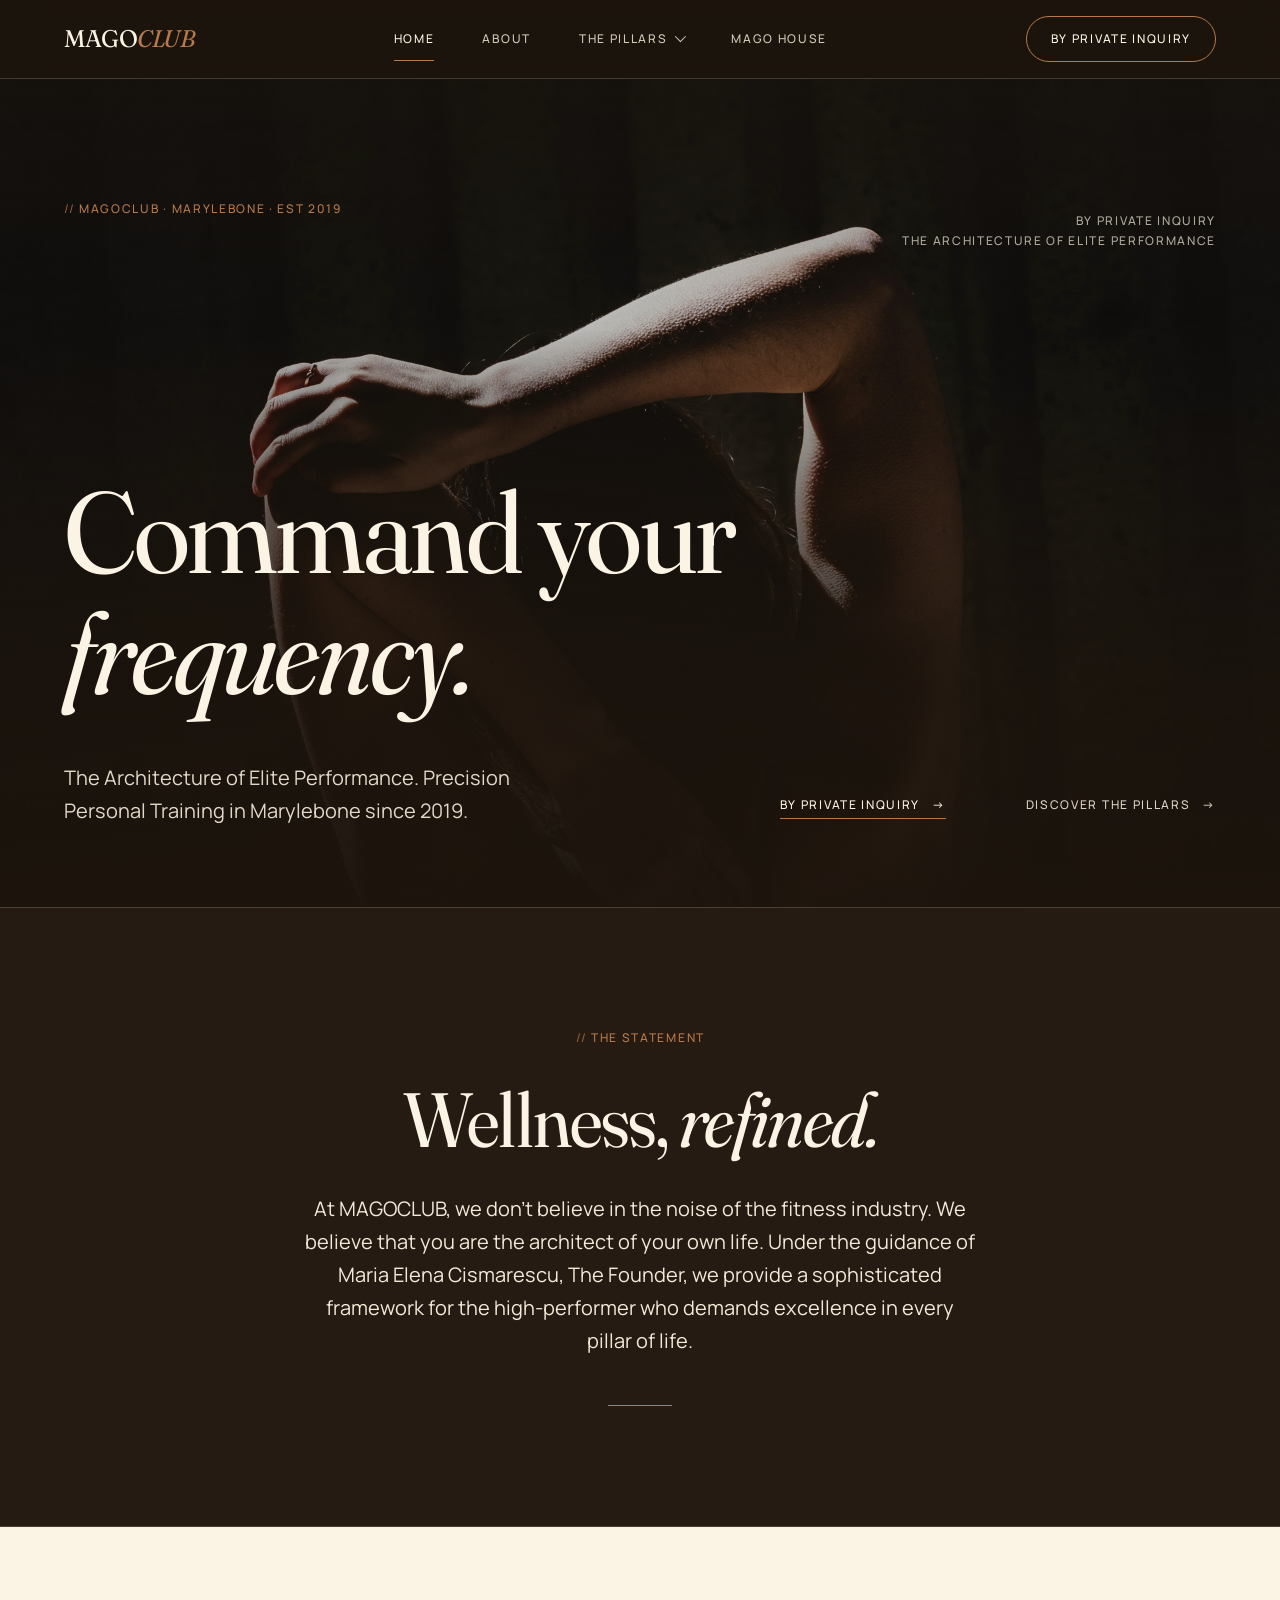
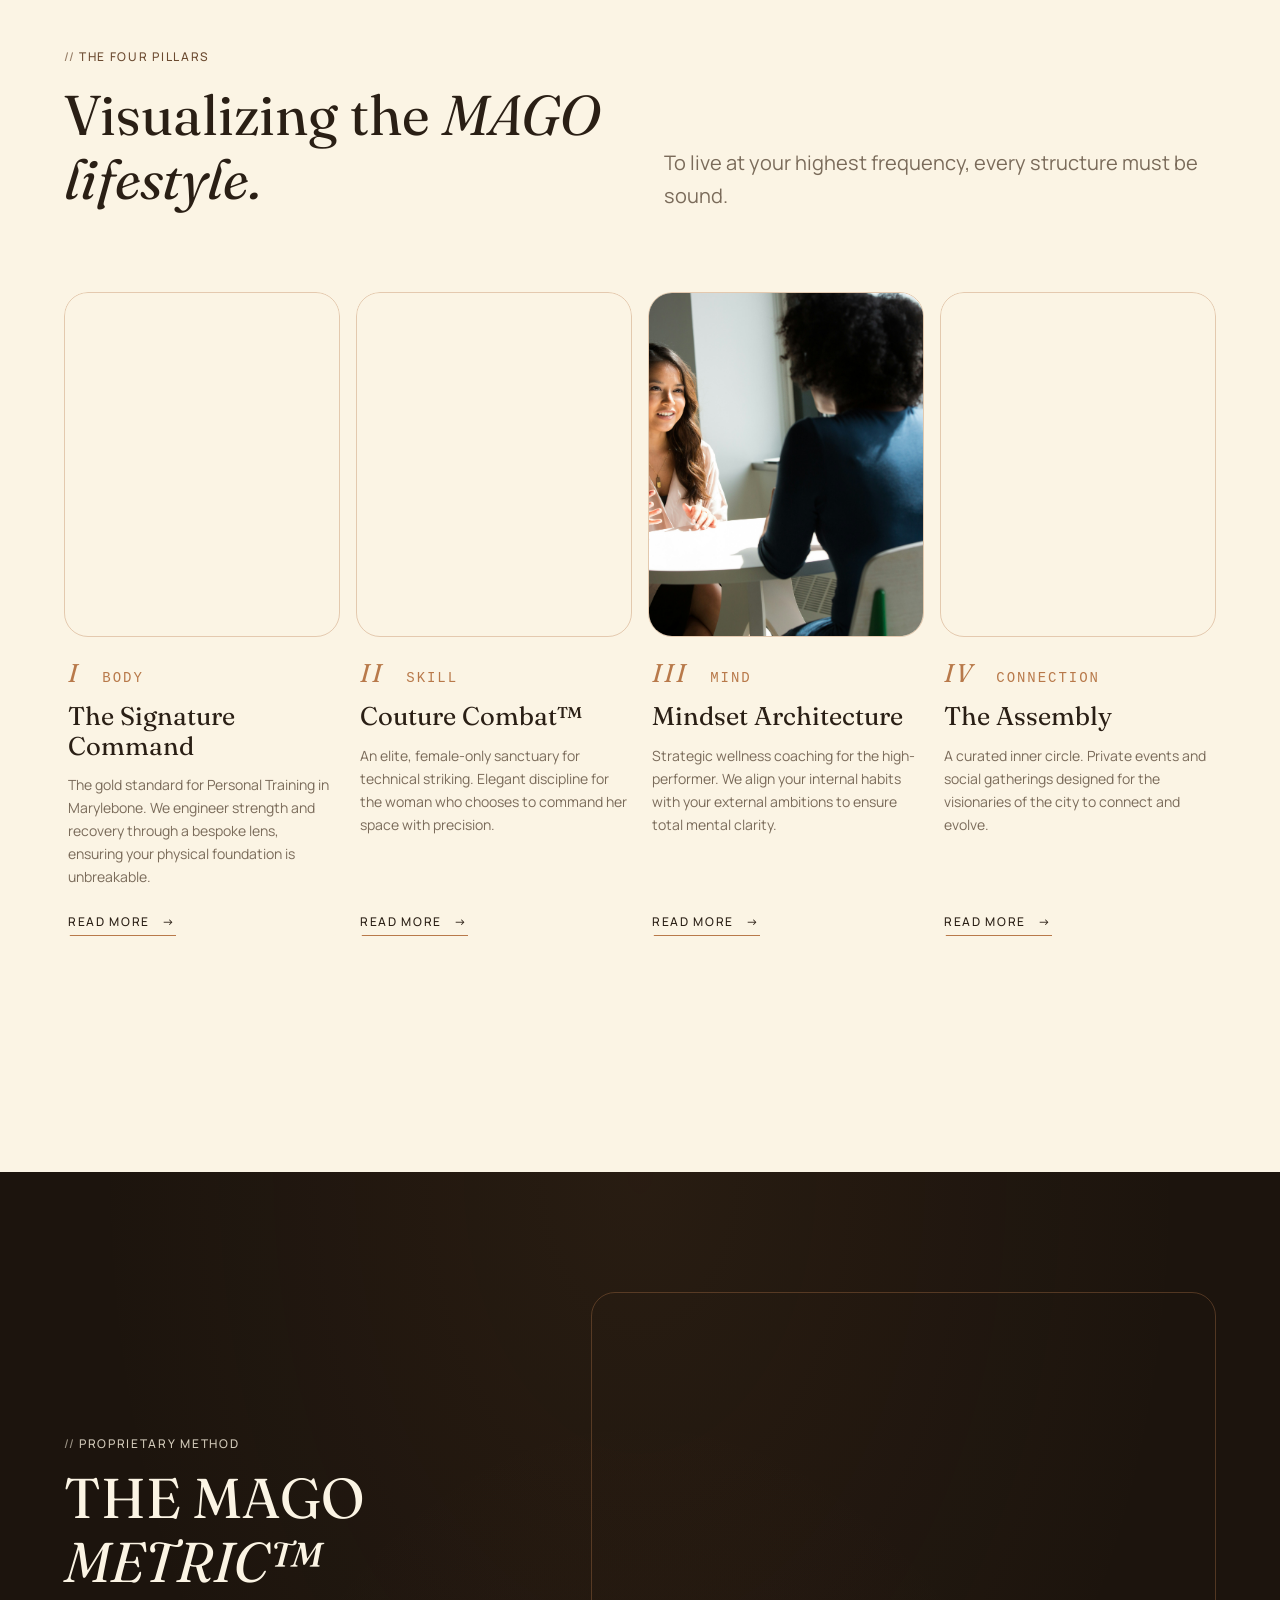
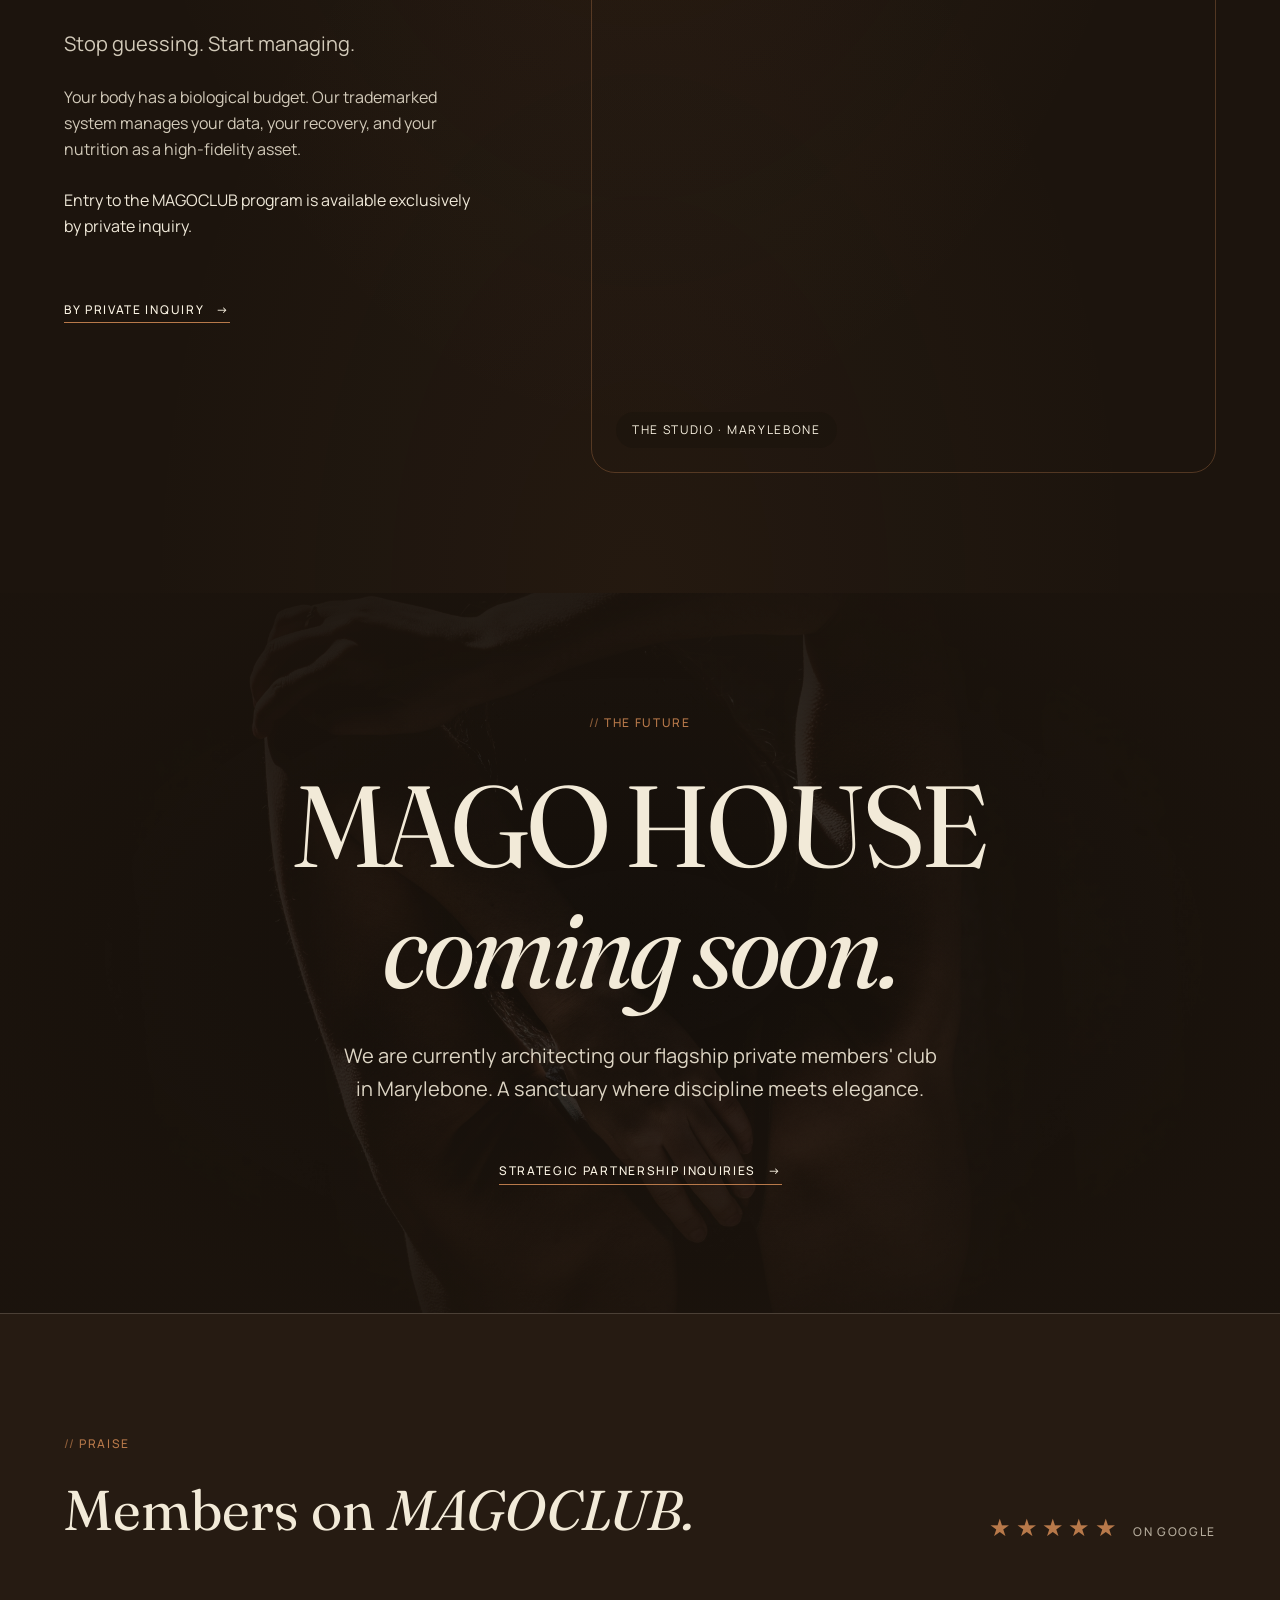
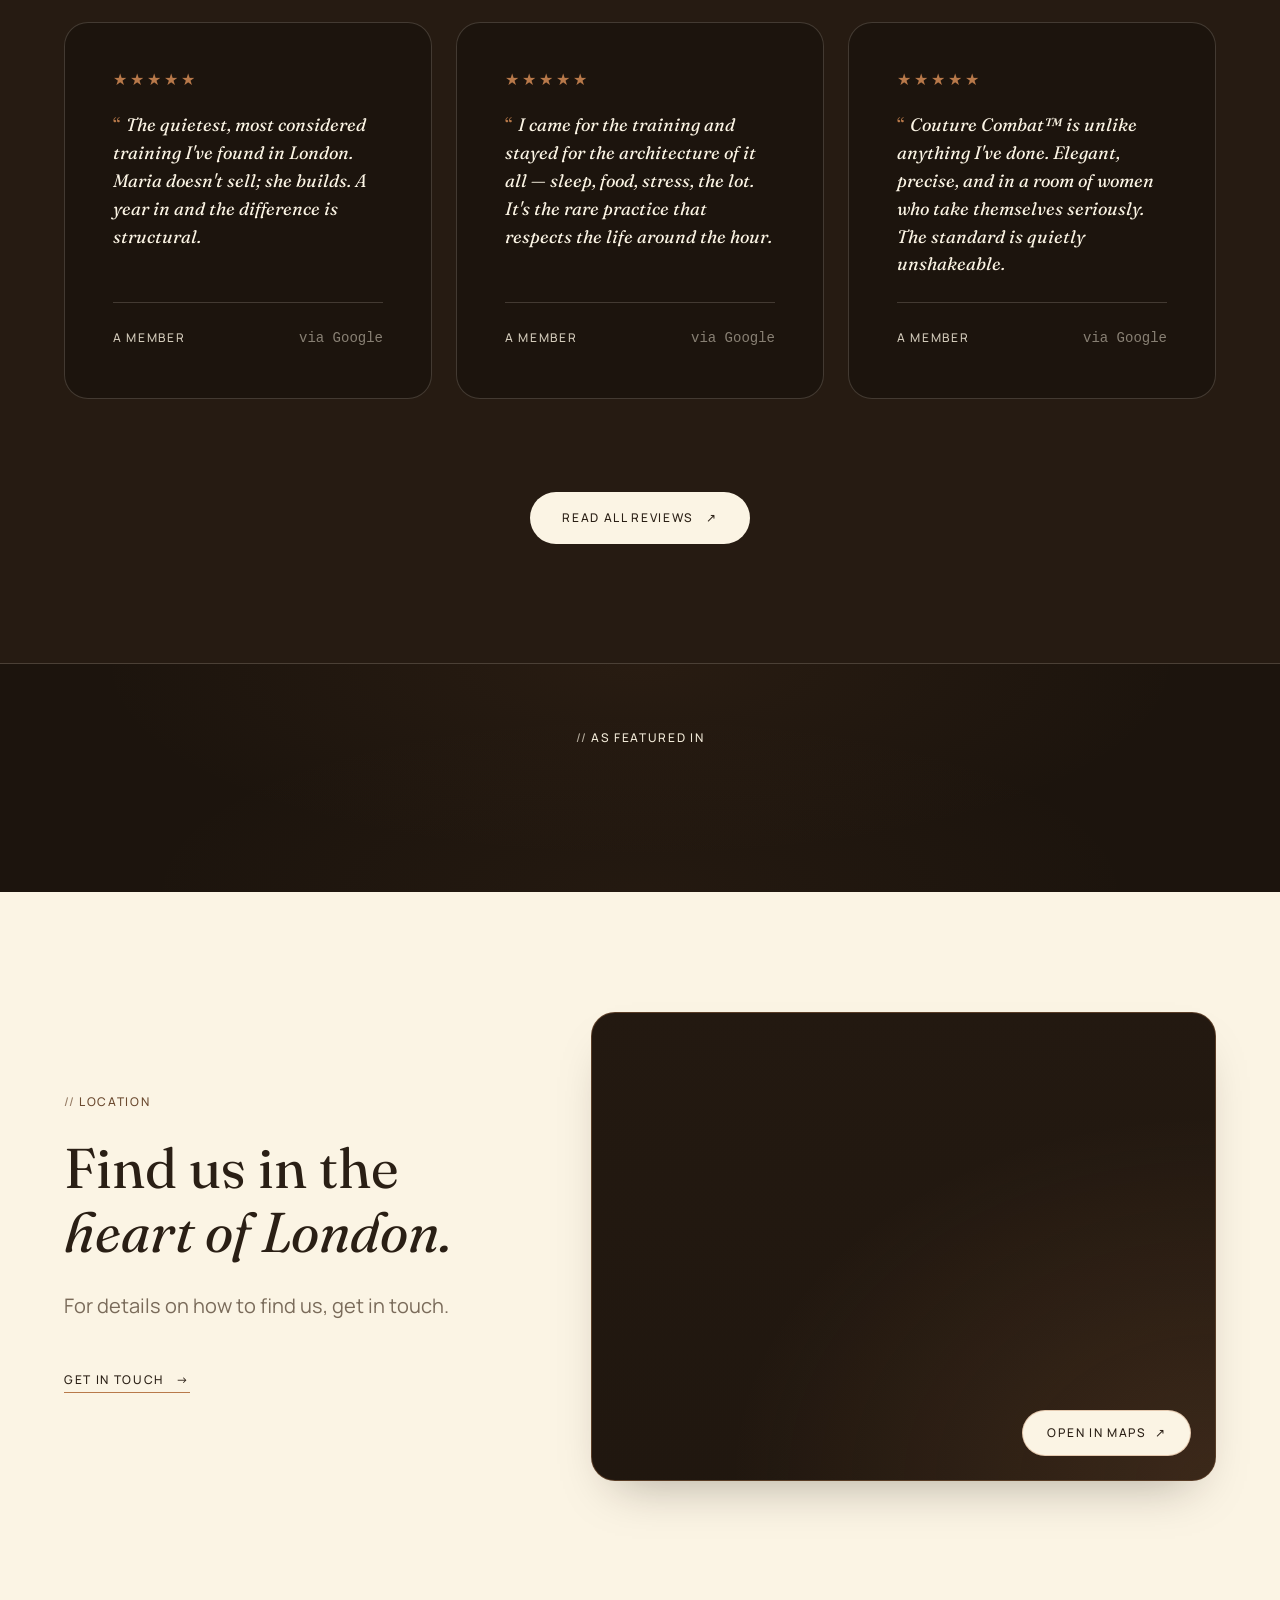
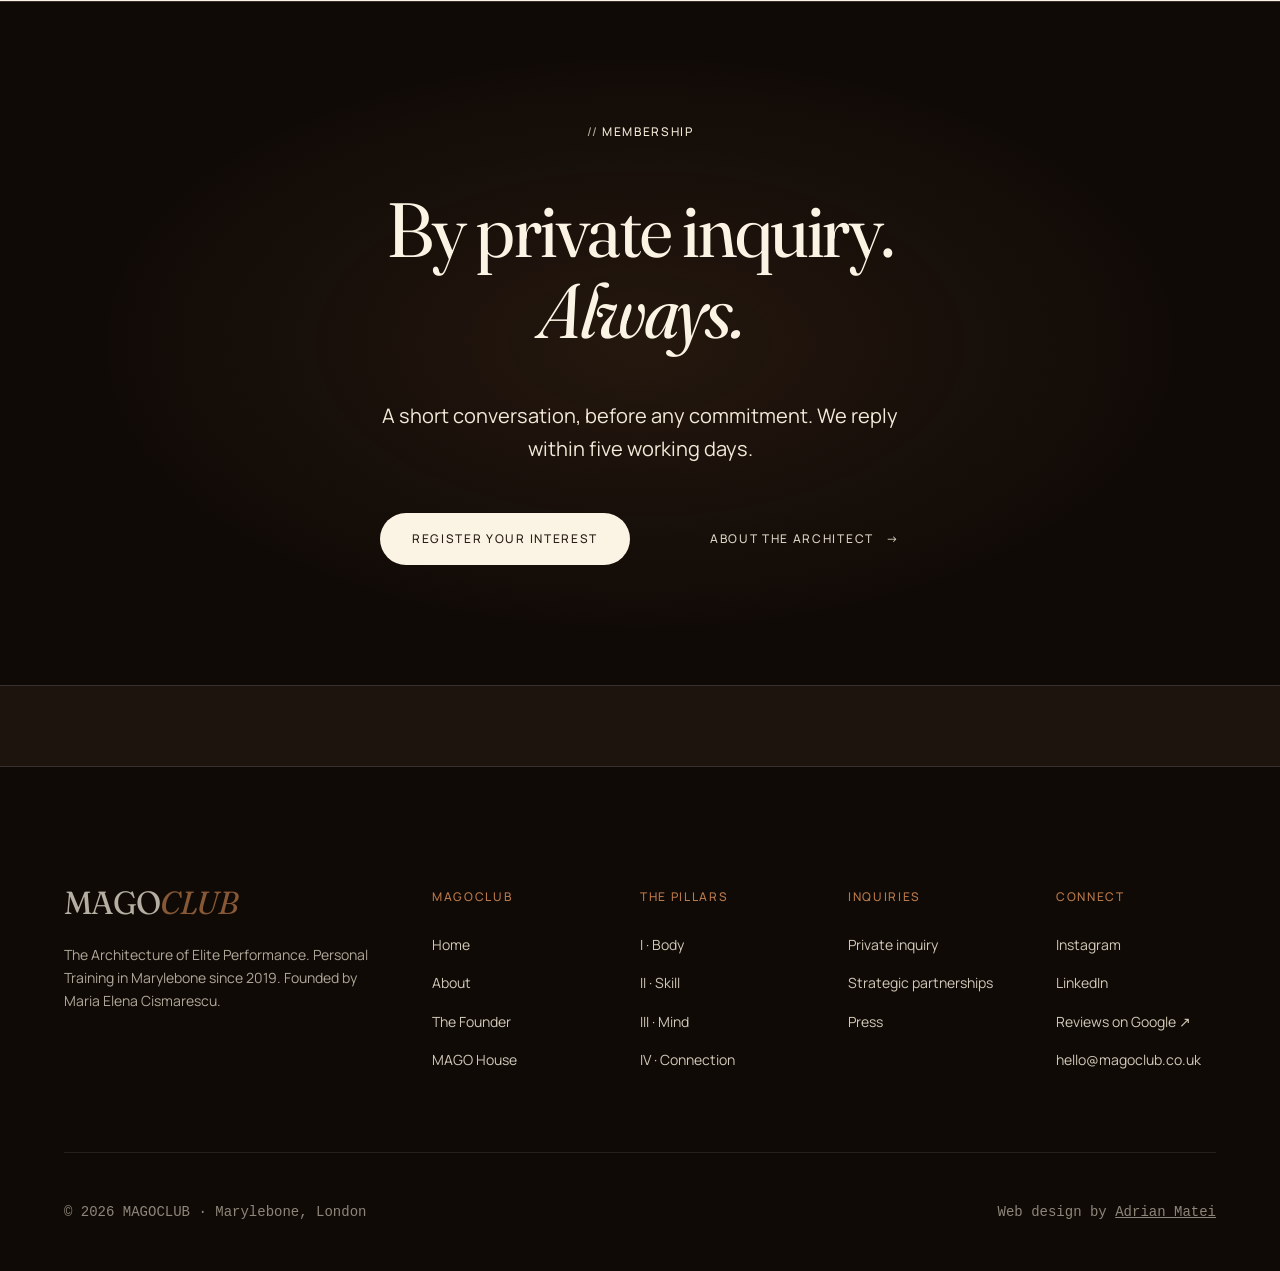
==== commit bda701d4: "Use clean URLs in nav, footer, and CTAs Internal links pointed at index.html, exposing /index.html i" ====
--- a/index.html
+++ b/index.html
@@ -187,7 +187,7 @@
         </div>
 
         <div class="pillars__bottom-cta" style="margin-top: var(--space-8);" data-reveal="fade">
-          <a href="the-pillars/index.html" class="btn btn--primary" style="--_color: var(--mago-ink);">Discover the pillars <span class="arrow" aria-hidden="true">→</span></a>
+          <a href="the-pillars/" class="btn btn--primary" style="--_color: var(--mago-ink);">Discover the pillars <span class="arrow" aria-hidden="true">→</span></a>
         </div>
       </div>
     </section>
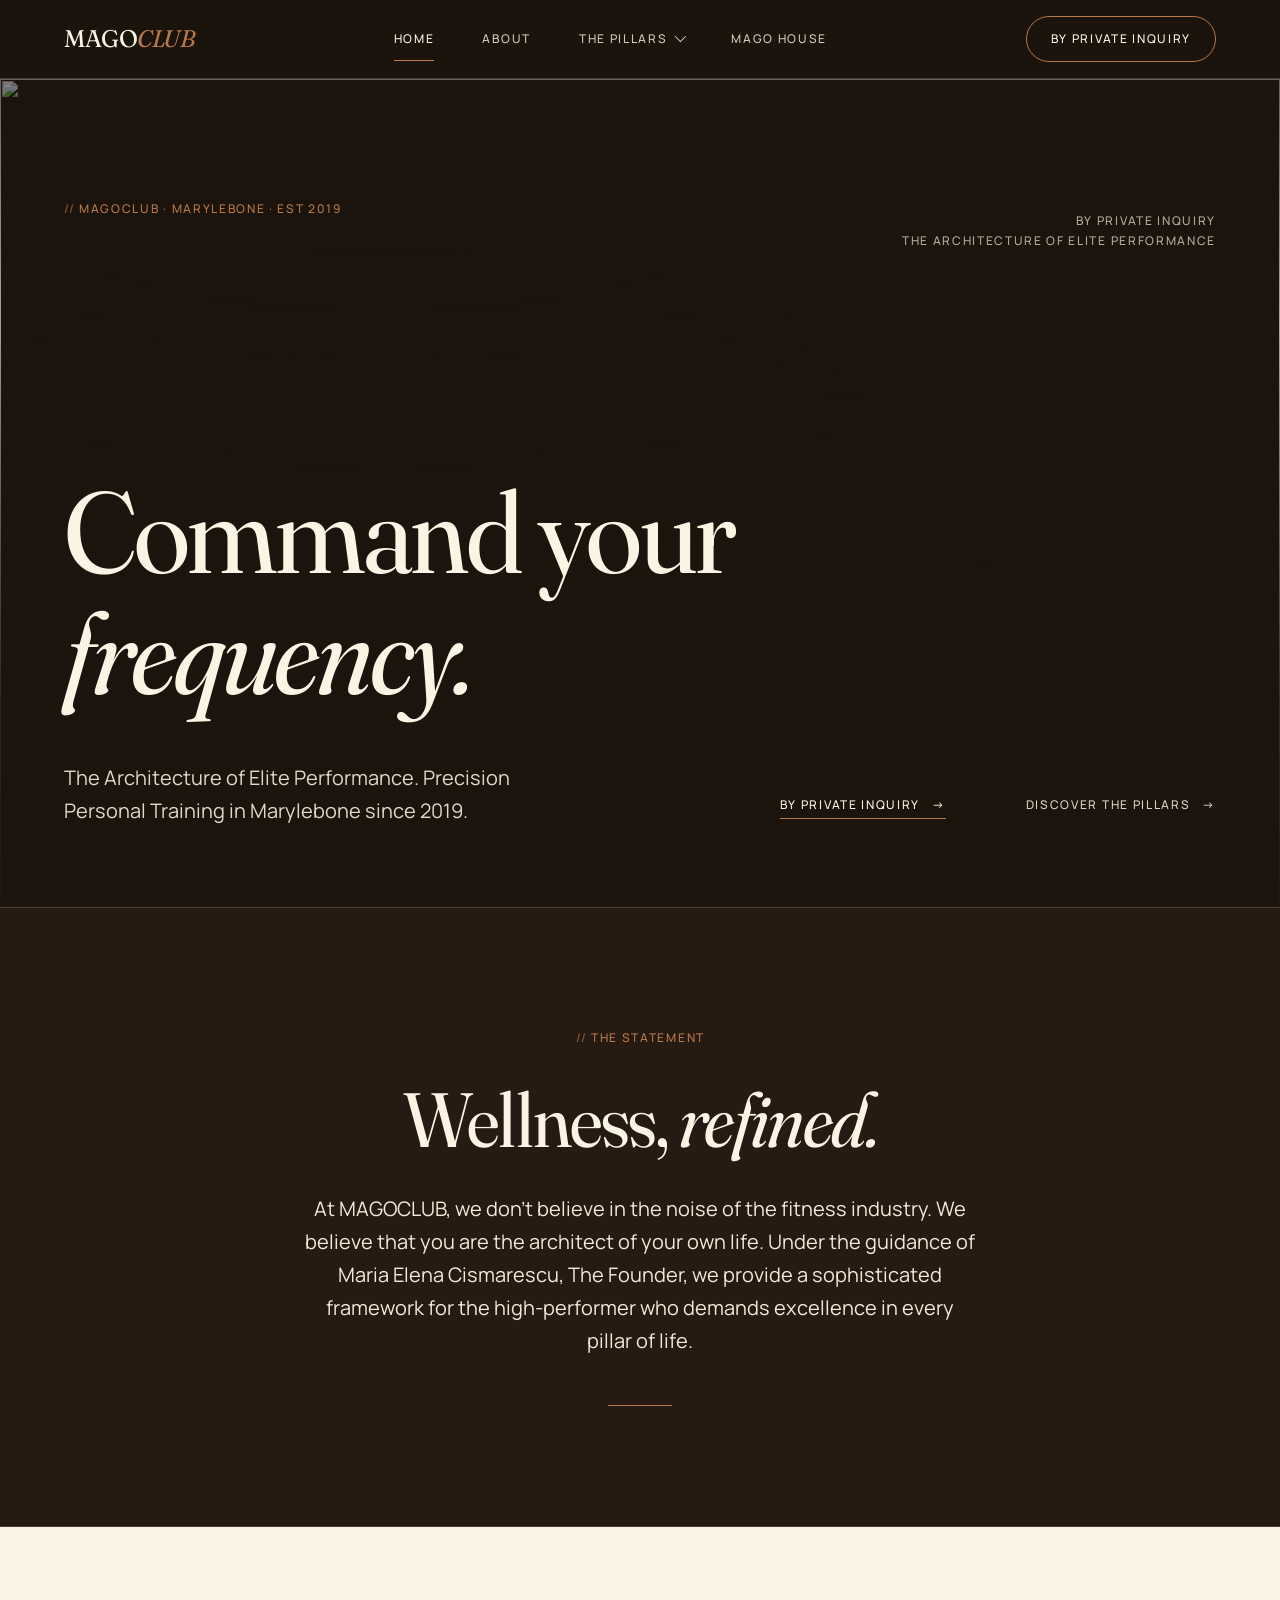
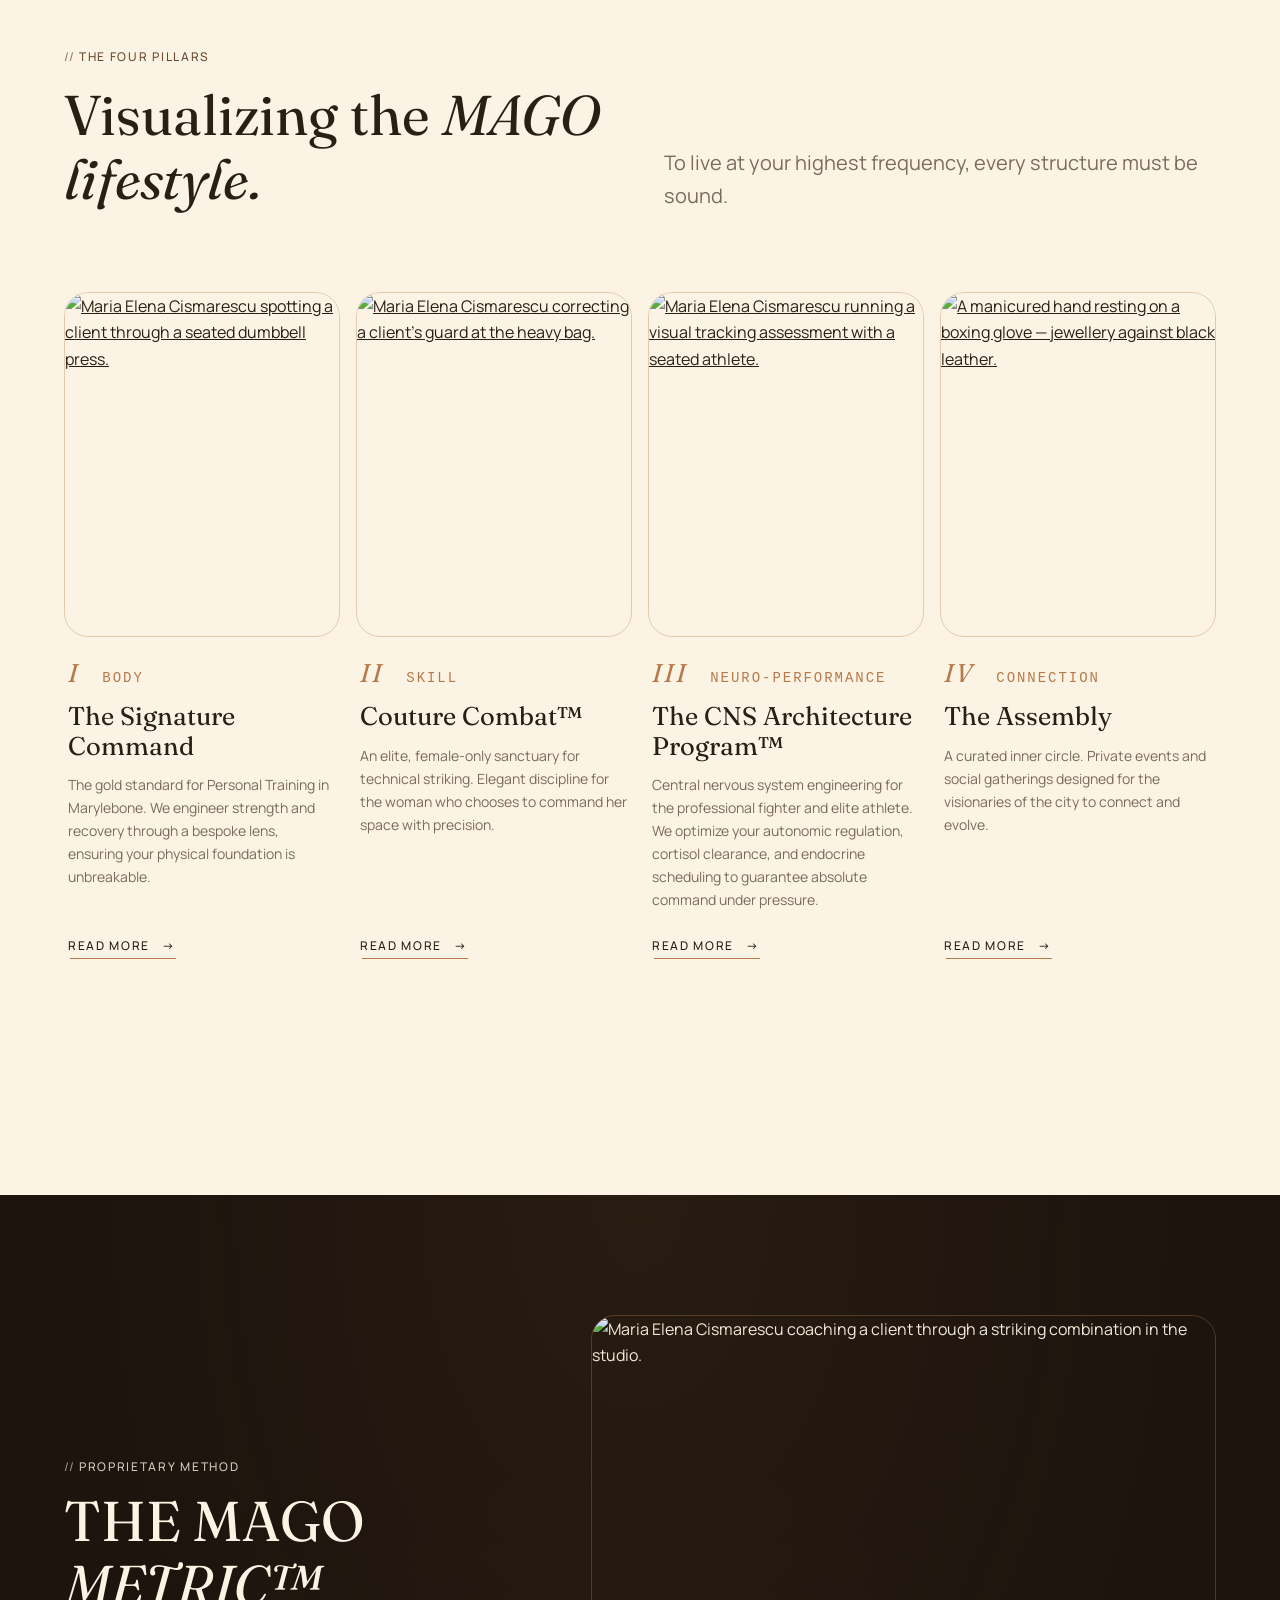
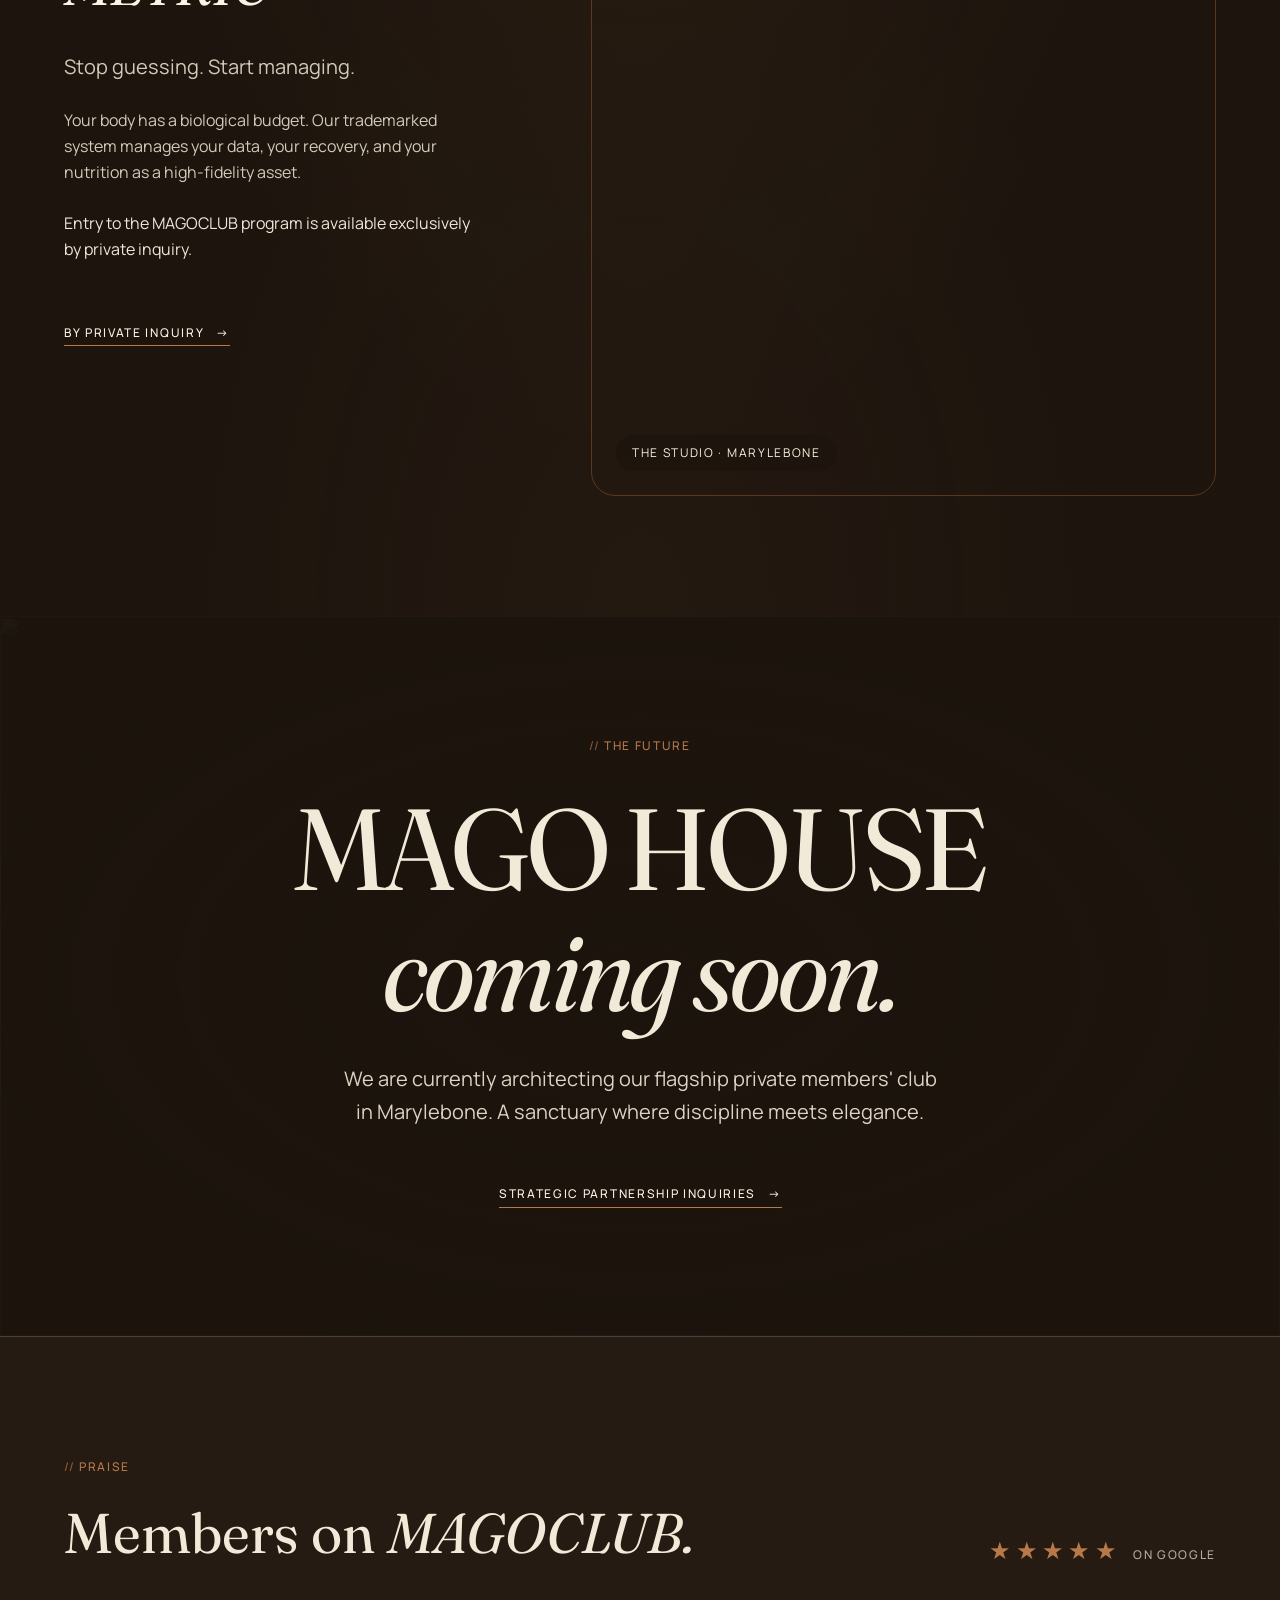
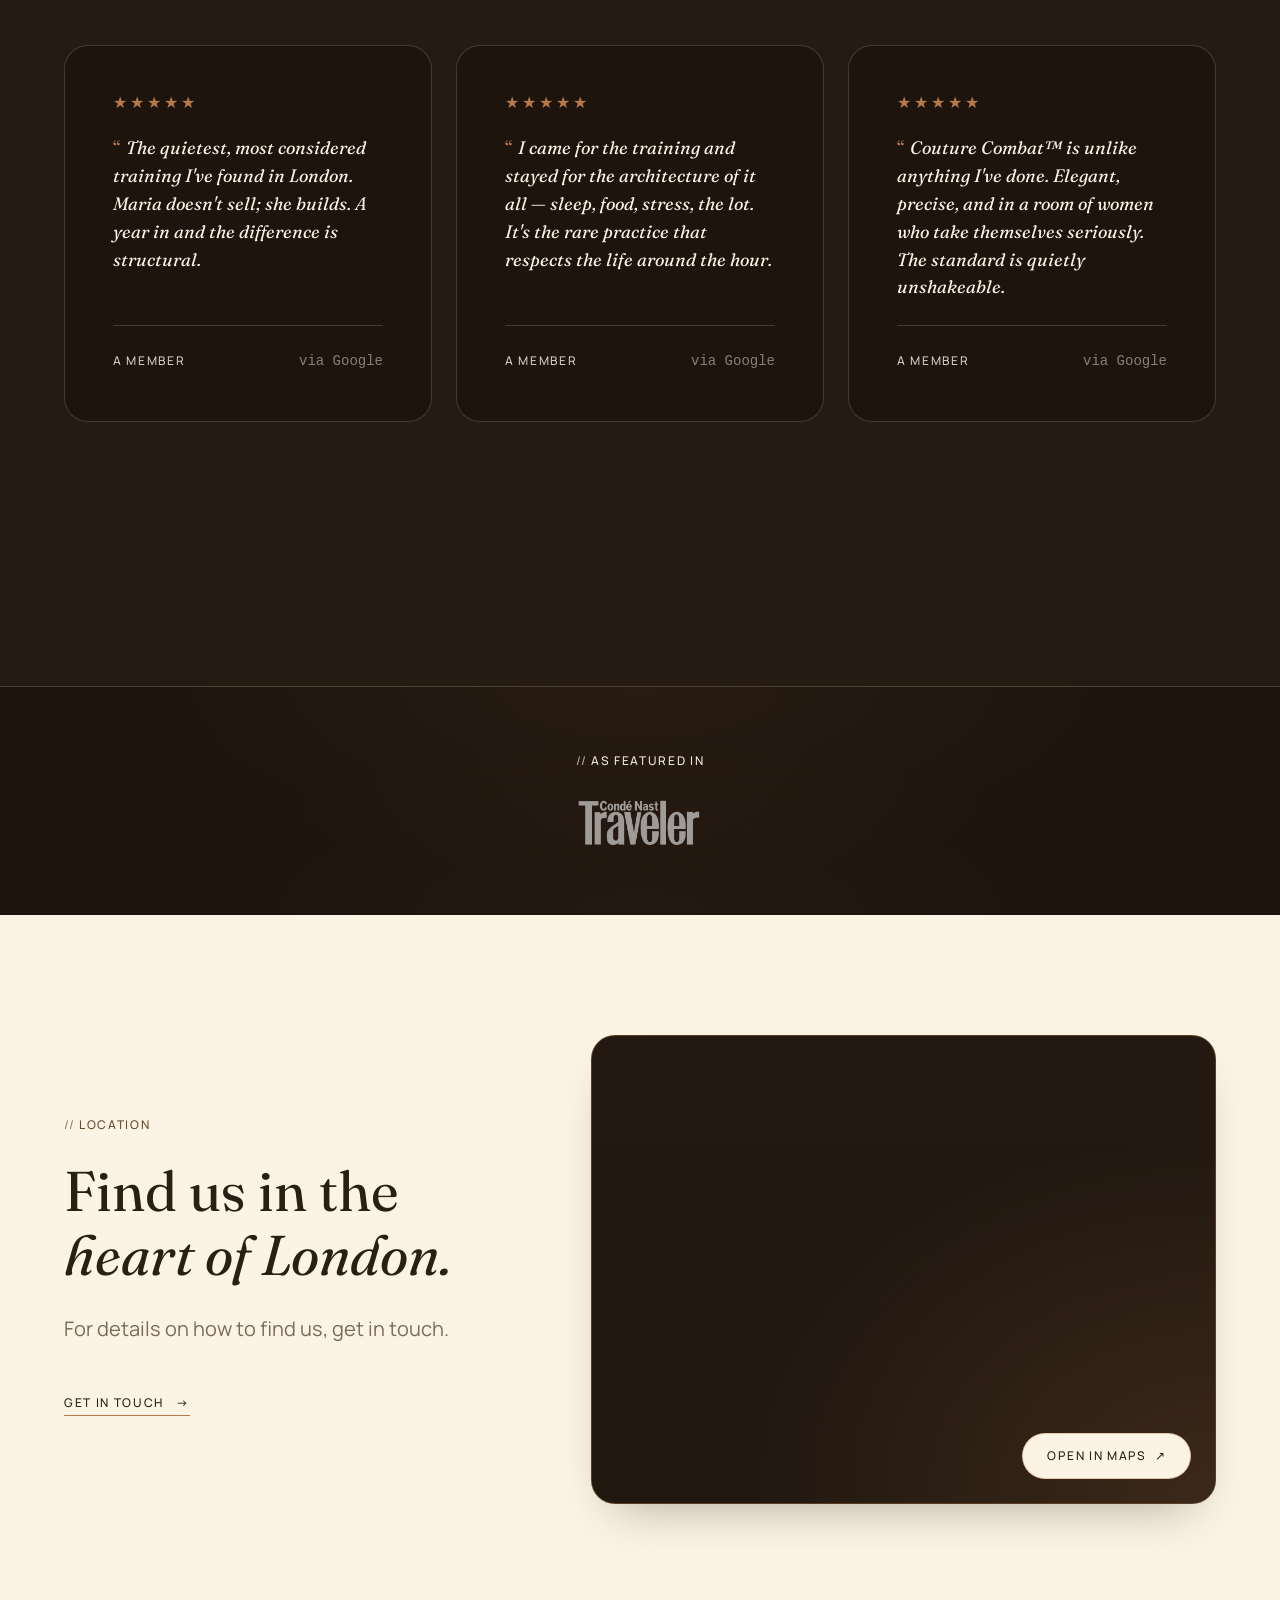
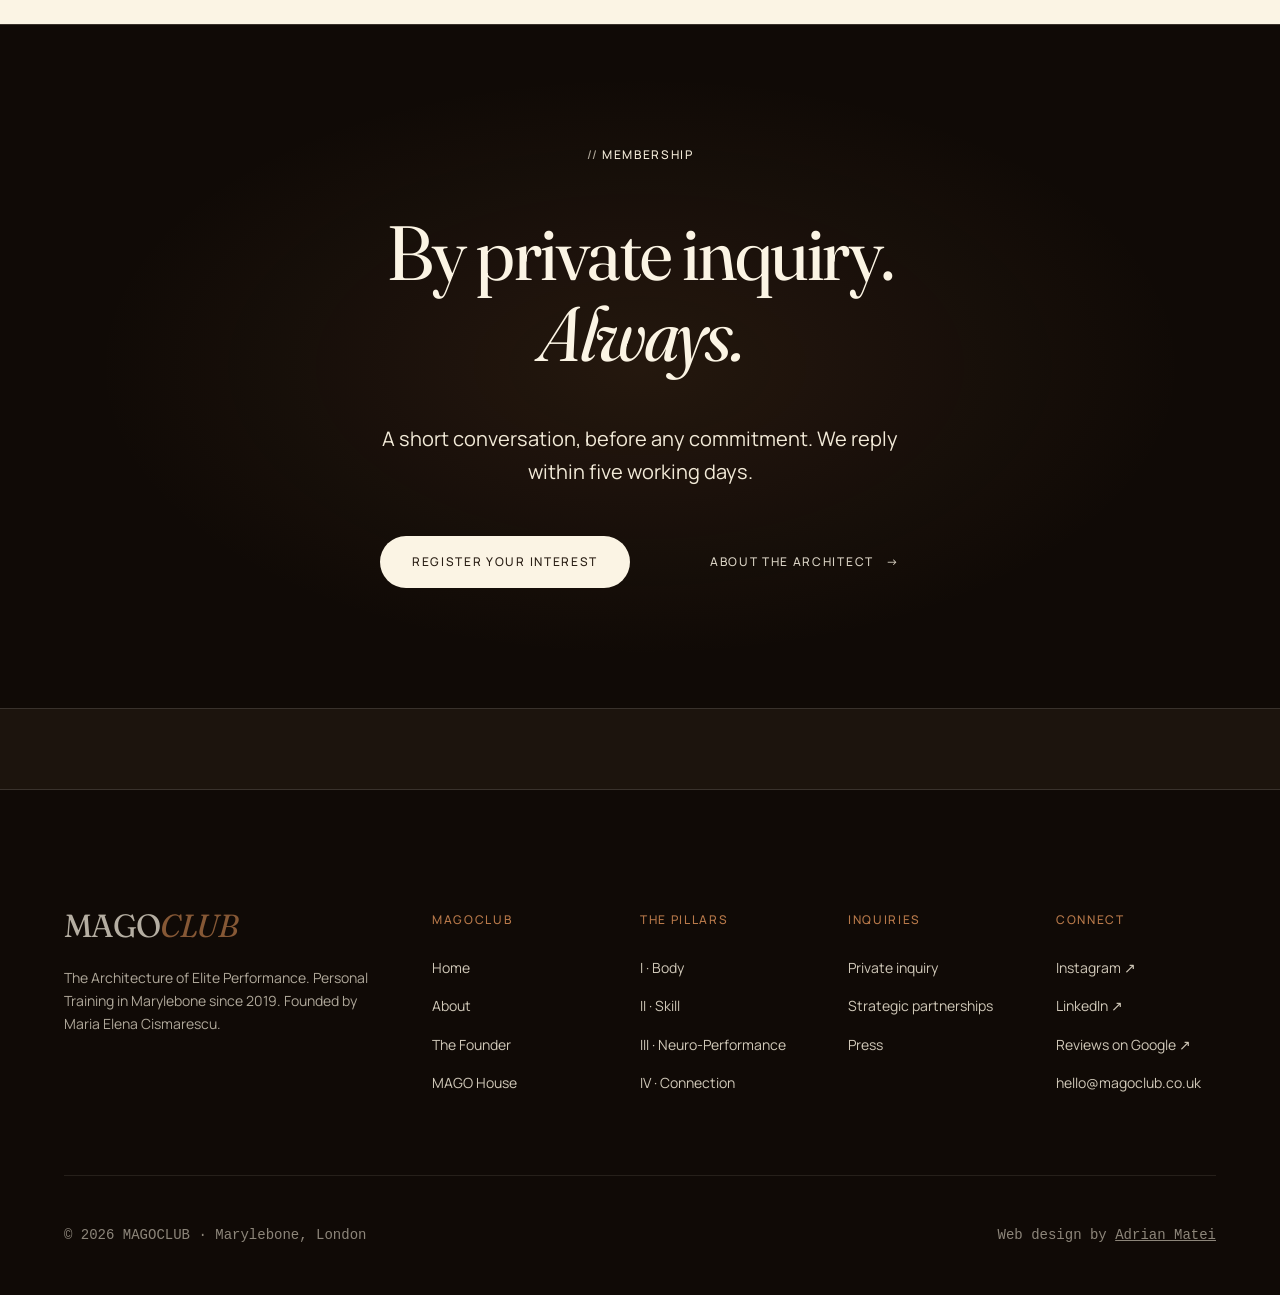
==== commit 9b07f679: "Rebrand Pillar III as Neuro-Performance; new bio and socials Pillar III becomes "III · Neuro-Perform" ====
--- a/index.html
+++ b/index.html
@@ -45,7 +45,7 @@
     <section class="hero-cinematic" aria-labelledby="hero-headline">
       <div class="bg" aria-hidden="true" data-kenburns>
         <img
-          src="images/New Images/morgan-petroski-rx6wXNsXUOE-unsplash.jpg"
+          src="images/maria/accent-gloves-bag.jpg"
           alt=""
           loading="eager"
           fetchpriority="high"
@@ -117,7 +117,7 @@
           <article class="card" role="listitem">
             <div class="pic">
               <a href="the-pillars/body.html" class="card-image-link" tabindex="-1" aria-hidden="true">
-                <img src="images/New Images/john-arano-h4i9G-de7Po-unsplash.jpg" alt="A woman lifting a barbell overhead, photographed from behind in a low-light studio." loading="lazy" decoding="async" />
+                <img src="images/maria/coaching-performance.jpg" alt="Maria Elena Cismarescu spotting a client through a seated dumbbell press." loading="lazy" decoding="async" />
               </a>
             </div>
             <div class="body">
@@ -135,7 +135,7 @@
           <article class="card" role="listitem">
             <div class="pic">
               <a href="the-pillars/skill.html" class="card-image-link" tabindex="-1" aria-hidden="true">
-                <img src="images/New Images/logan-weaver-lgnwvr-u76Gd0hP5w4-unsplash.jpg" alt="Two women in matching low extensions on a studio floor." loading="lazy" decoding="async" />
+                <img src="images/maria/coaching-boxing-3.jpg" alt="Maria Elena Cismarescu correcting a client's guard at the heavy bag." loading="lazy" decoding="async" />
               </a>
             </div>
             <div class="body">
@@ -153,16 +153,17 @@
           <article class="card" role="listitem">
             <div class="pic">
               <a href="the-pillars/mind.html" class="card-image-link" tabindex="-1" aria-hidden="true">
-                <img src="images/New Images/christina-wocintechchat-com-m-eF7HN40WbAQ-unsplash.jpg" alt="Two women in conversation across a small table, daylight from a window." loading="lazy" decoding="async" />
+                <img src="images/maria/assessment-2.jpg" alt="Maria Elena Cismarescu running a visual tracking assessment with a seated athlete." loading="lazy" decoding="async" />
               </a>
             </div>
             <div class="body">
-              <span class="num"><span class="roman">III</span> Mind</span>
-              <h3 class="t-h2">Mindset Architecture</h3>
+              <span class="num"><span class="roman">III</span> Neuro-Performance</span>
+              <h3 class="t-h2">The CNS Architecture Program™</h3>
               <p class="t-body-s">
-                Strategic wellness coaching for the high-performer. We align
-                your internal habits with your external ambitions to ensure
-                total mental clarity.
+                Central nervous system engineering for the professional fighter
+                and elite athlete. We optimize your autonomic regulation,
+                cortisol clearance, and endocrine scheduling to guarantee
+                absolute command under pressure.
               </p>
               <a href="the-pillars/mind.html" class="btn btn--primary more">Read more <span class="arrow" aria-hidden="true">→</span></a>
             </div>
@@ -171,7 +172,7 @@
           <article class="card" role="listitem">
             <div class="pic">
               <a href="the-pillars/connection.html" class="card-image-link" tabindex="-1" aria-hidden="true">
-                <img src="images/pexels-katetrifo-3943939.jpg" alt="Two women walking a coastal boardwalk on a moody overcast morning." loading="lazy" decoding="async" />
+                <img src="images/maria/accent-gloves-hand.jpg" alt="A manicured hand resting on a boxing glove — jewellery against black leather." loading="lazy" decoding="async" />
               </a>
             </div>
             <div class="body">
@@ -217,8 +218,8 @@
 
       <figure data-reveal="rise-long">
         <img
-          src="images/New Images/danielle-cerullo-CQfNt66ttZM-unsplash.jpg"
-          alt="The MAGOCLUB studio — racks of dumbbells, a member training in soft daylight at the far end."
+          src="images/maria/coaching-boxing-1.jpg"
+          alt="Maria Elena Cismarescu coaching a client through a striking combination in the studio."
           loading="lazy"
           decoding="async"
         />
@@ -232,7 +233,7 @@
     <section class="type-hero" aria-labelledby="house-headline">
       <div class="bg" aria-hidden="true" data-kenburns>
         <img
-          src="images/New Images/morgan-petroski-rx6wXNsXUOE-unsplash.jpg"
+          src="images/maria/maria-portrait-indoor.jpg"
           alt=""
           loading="lazy"
           decoding="async"
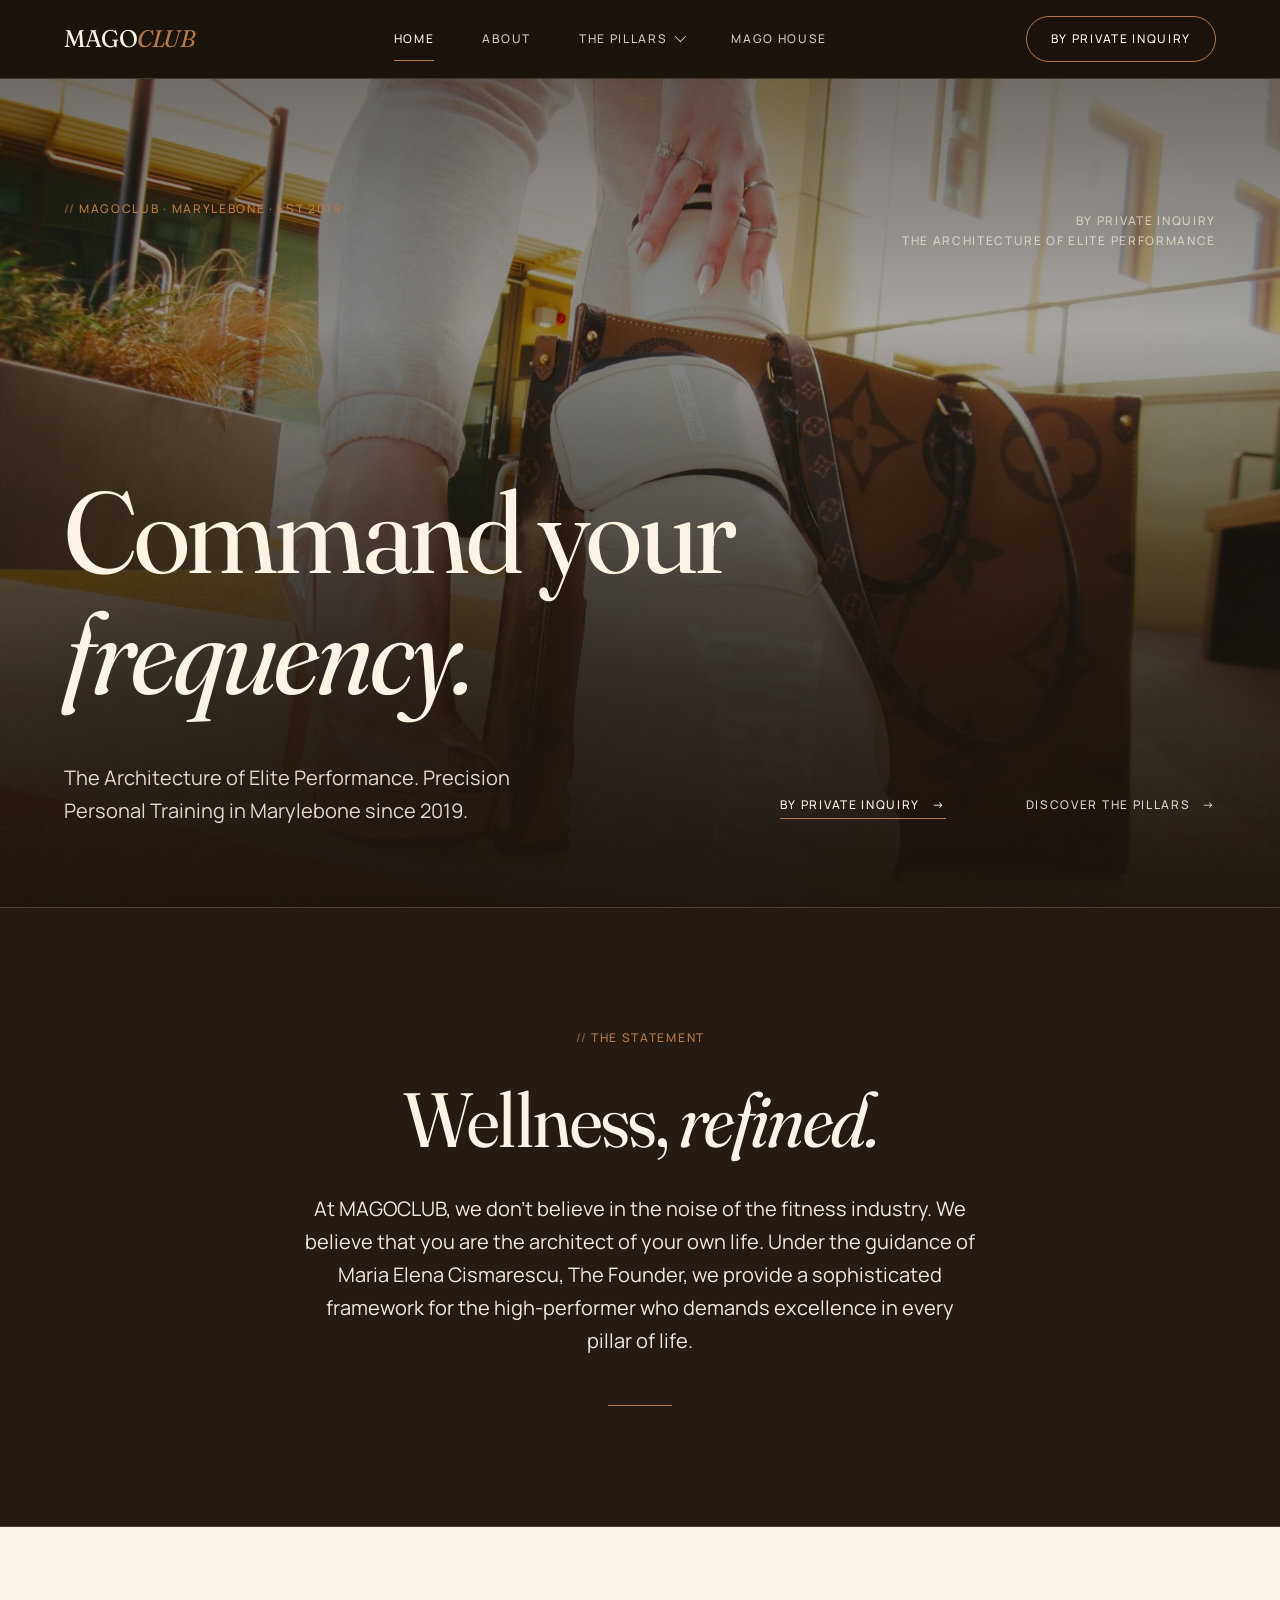
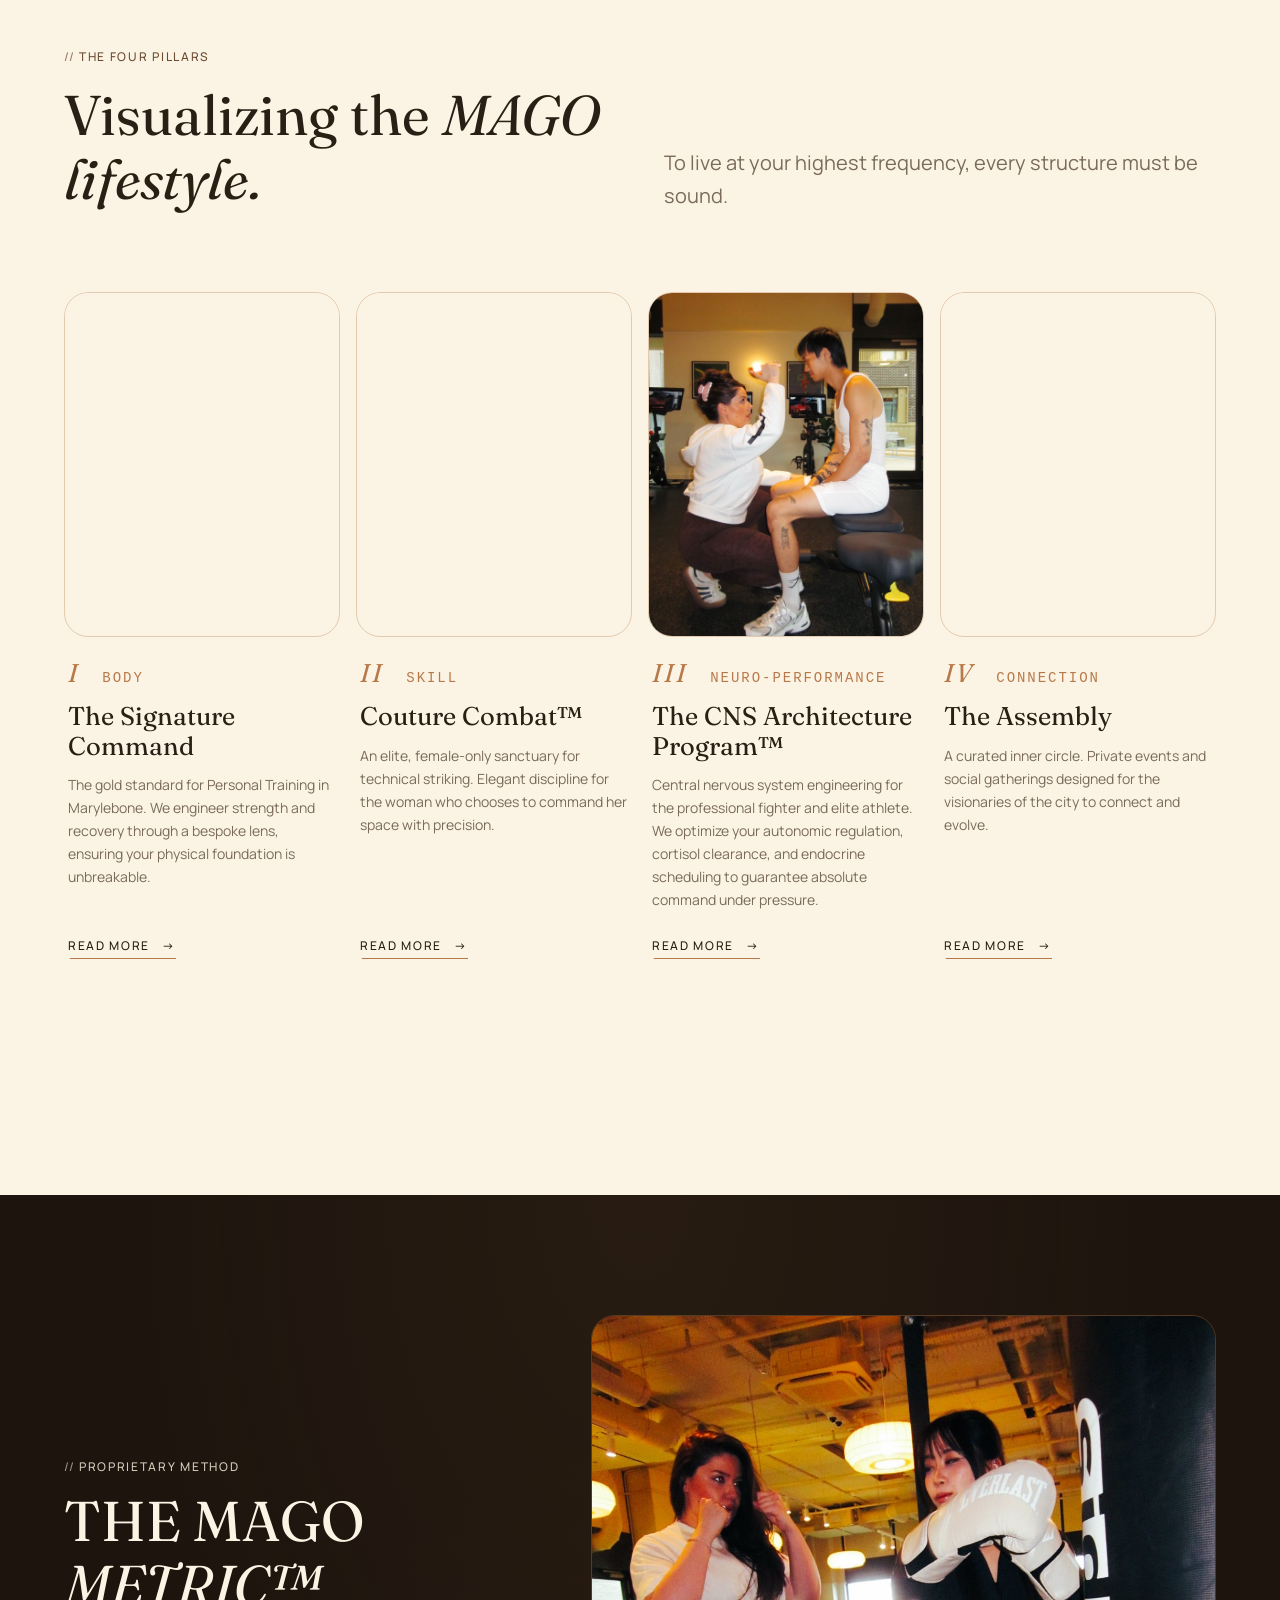
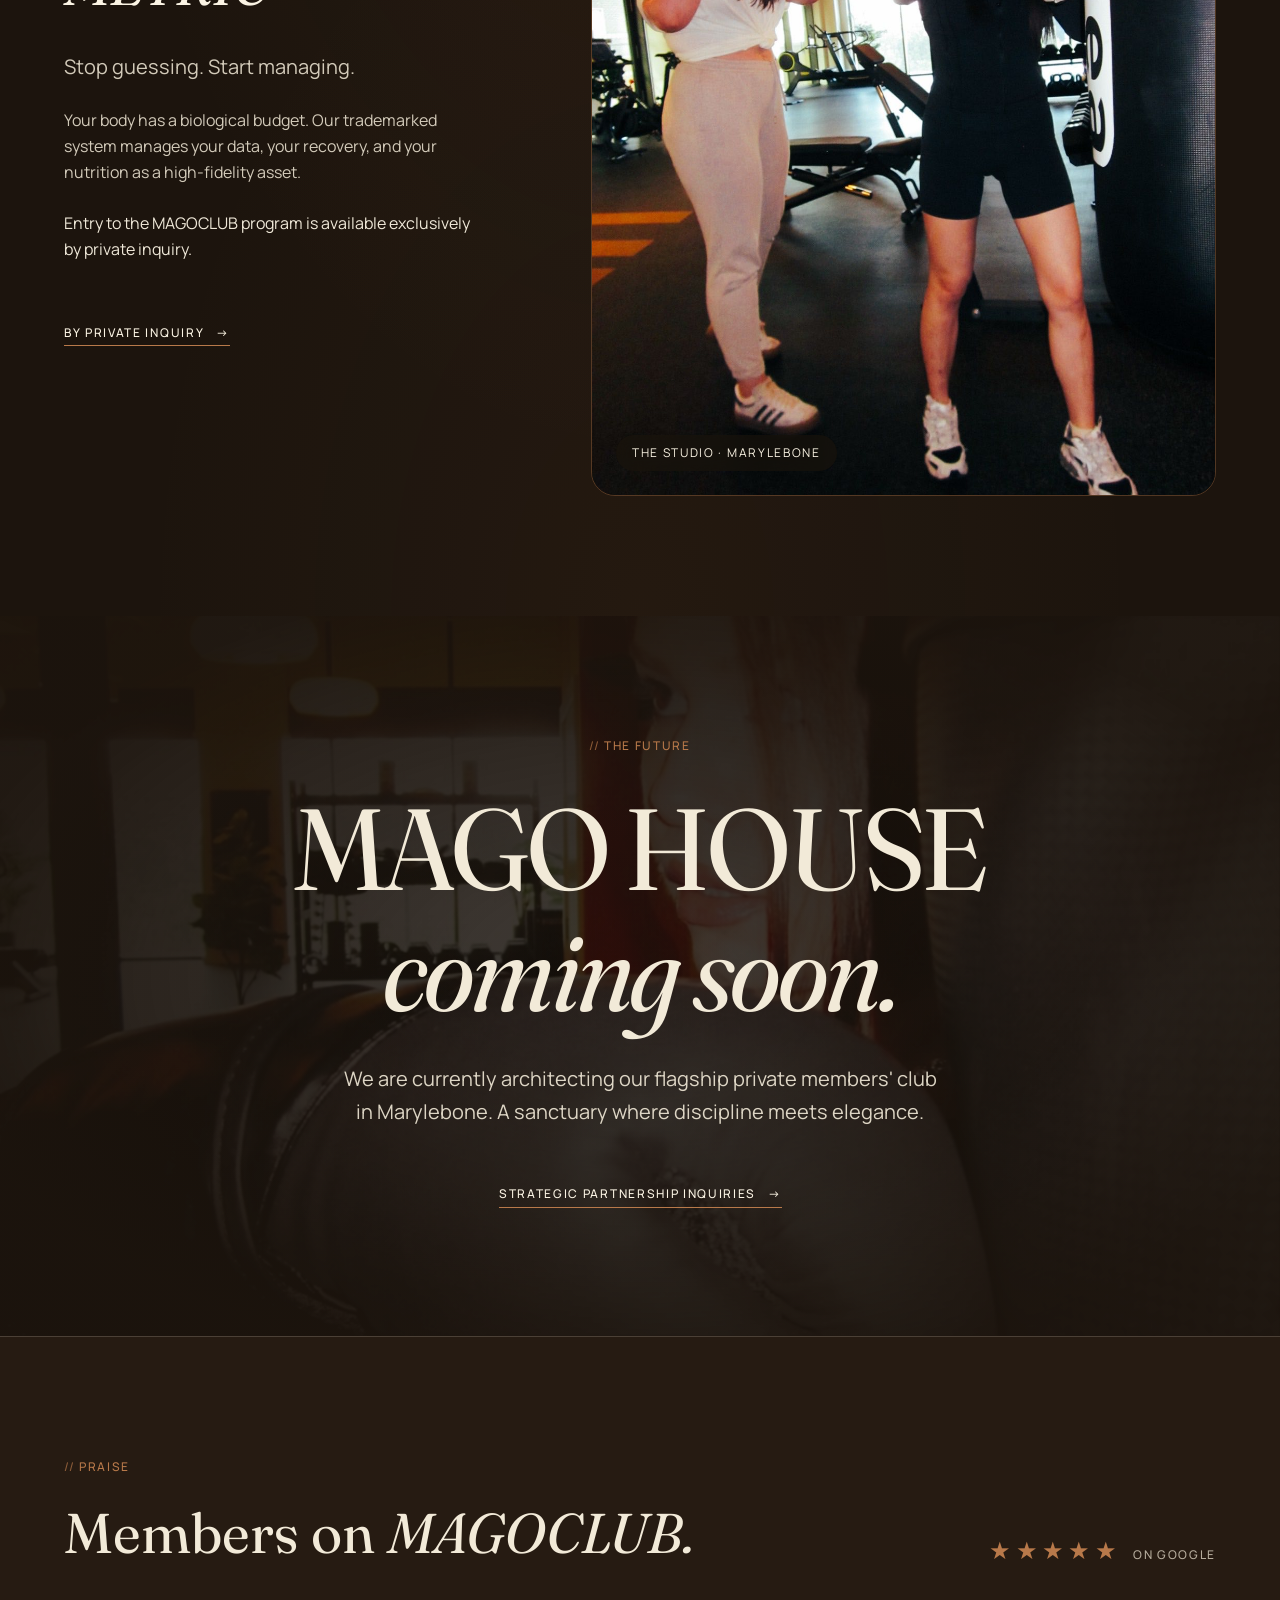
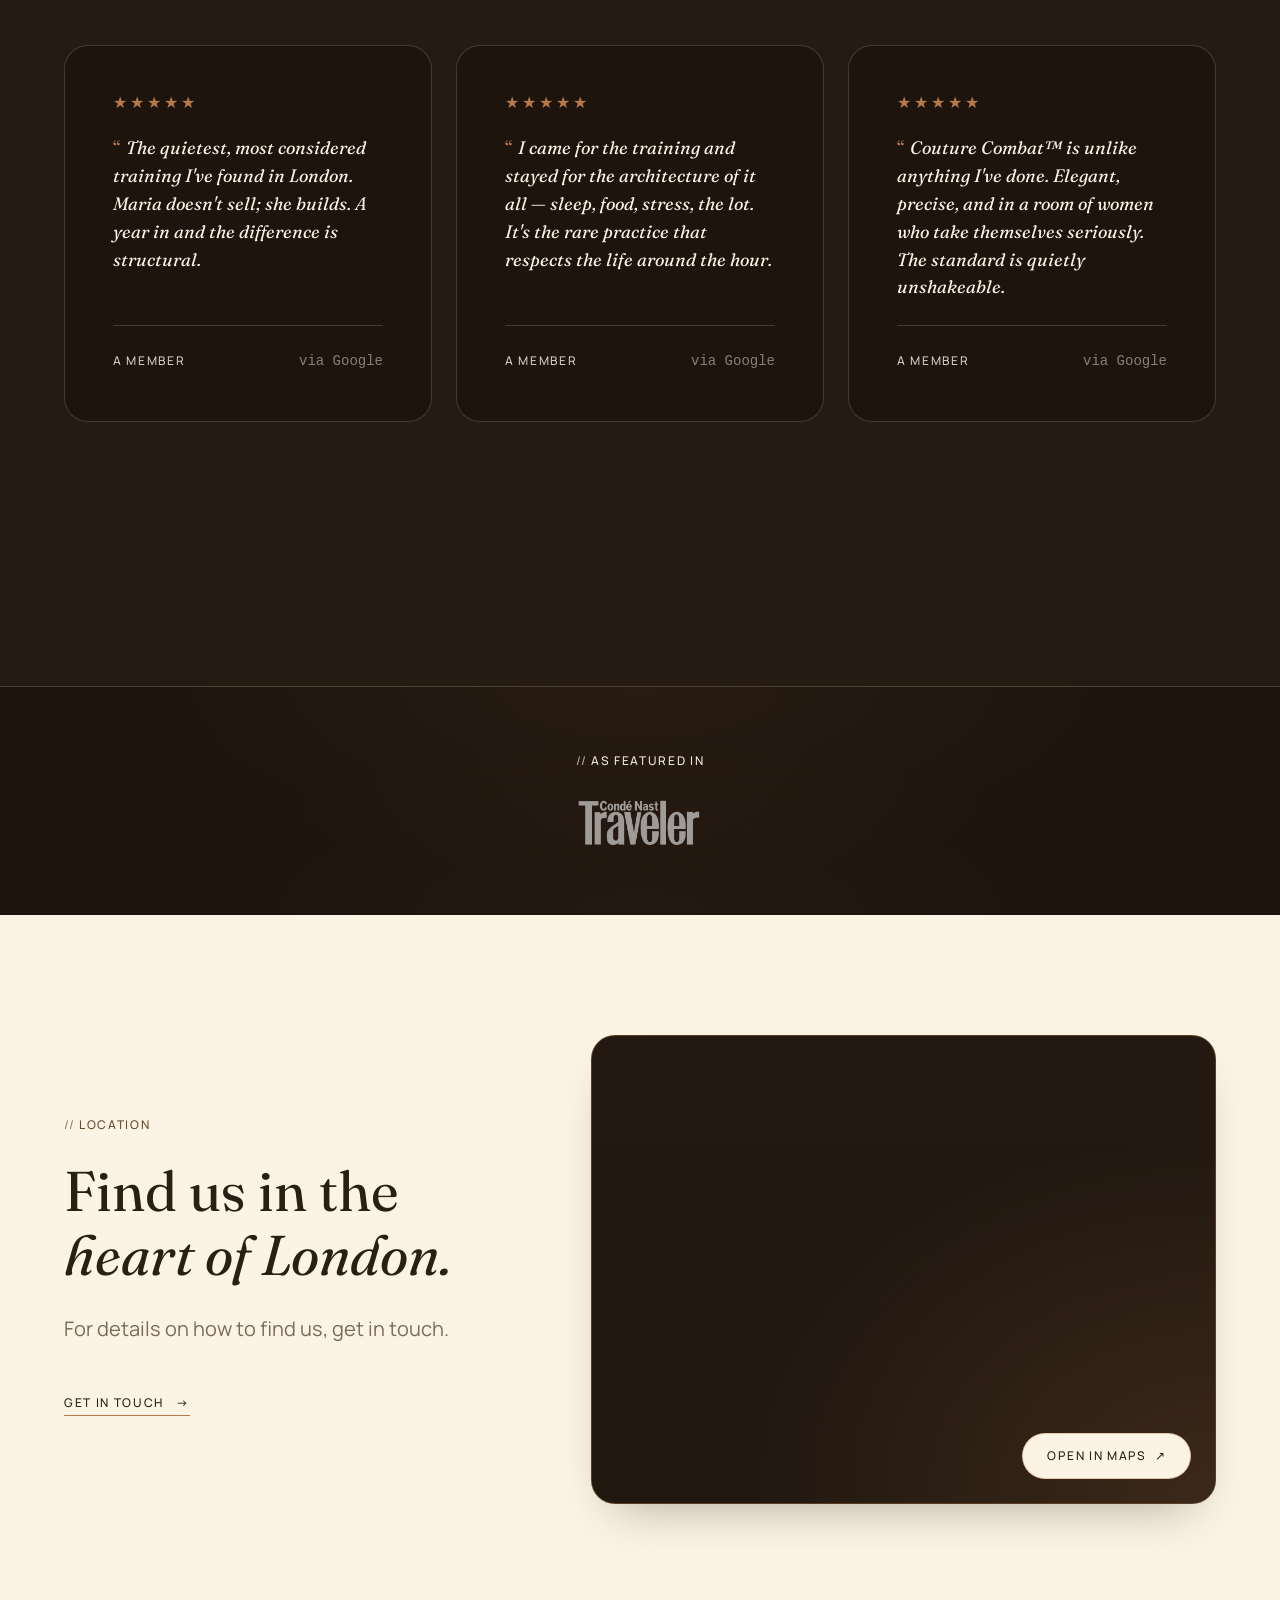
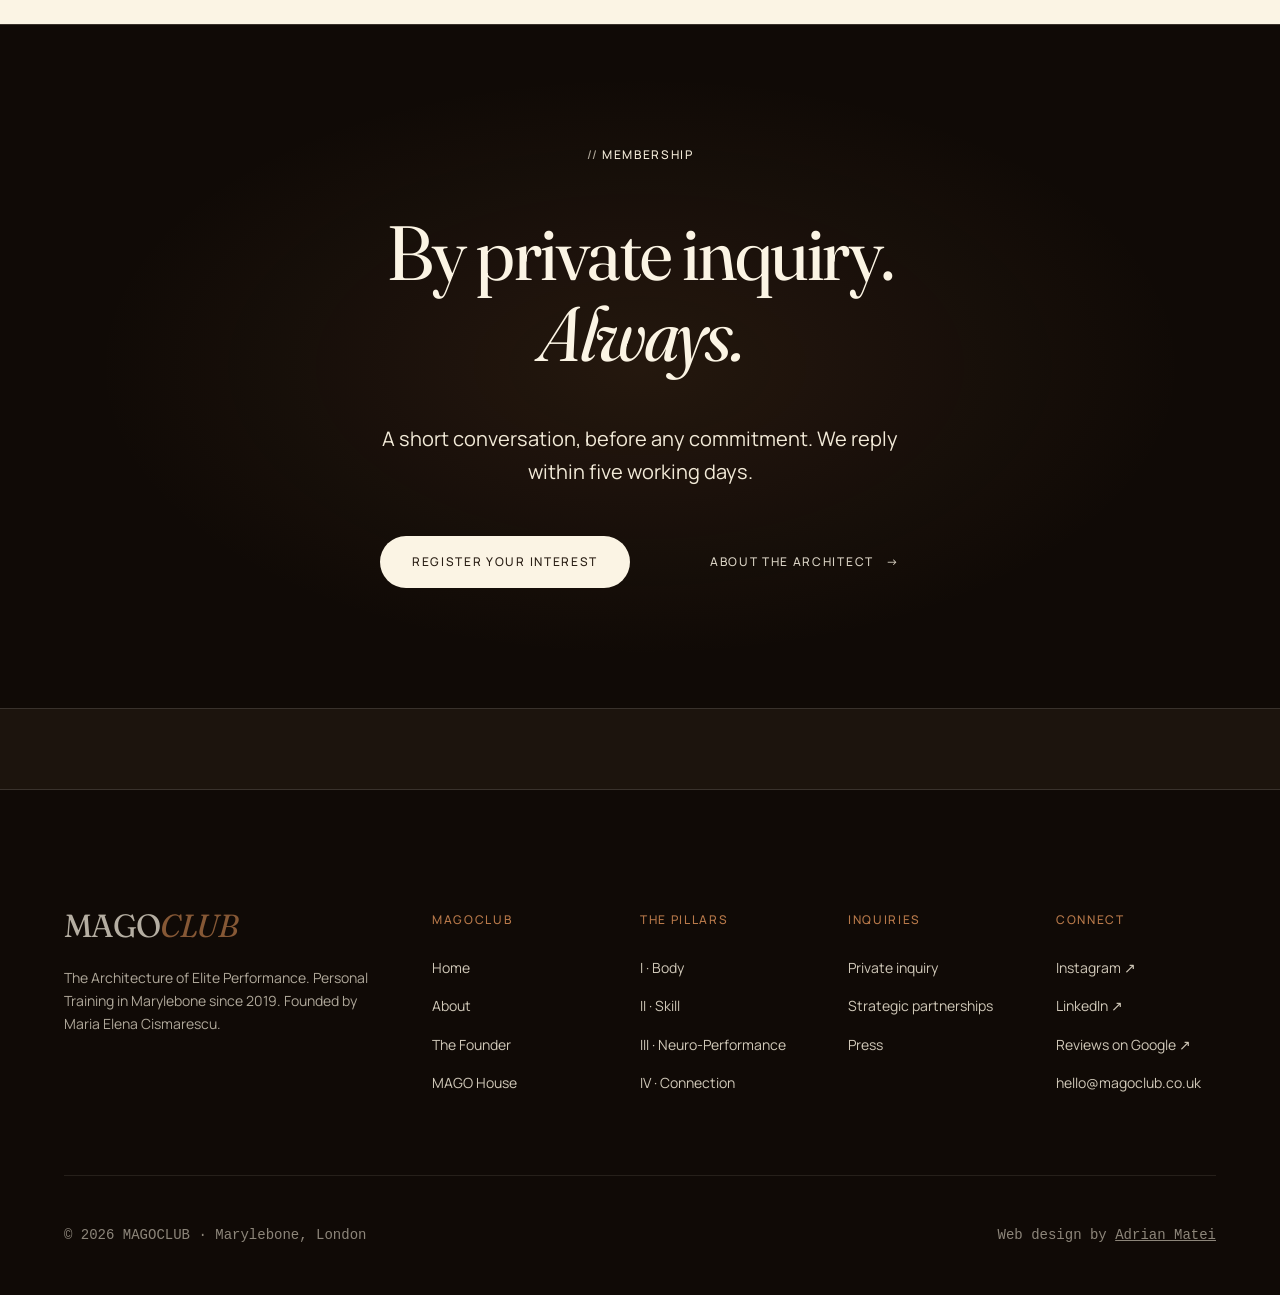
==== commit e184ab6b: "Use the full-side stretch for The Assembly on the homepage Maria picked this frame over the hand-on-" ====
--- a/index.html
+++ b/index.html
@@ -172,7 +172,7 @@
           <article class="card" role="listitem">
             <div class="pic">
               <a href="the-pillars/connection.html" class="card-image-link" tabindex="-1" aria-hidden="true">
-                <img src="images/maria/accent-gloves-hand.jpg" alt="A manicured hand resting on a boxing glove — jewellery against black leather." loading="lazy" decoding="async" />
+                <img src="images/maria/stretch-wide.jpg" alt="Maria Elena Cismarescu in a deep kneeling stretch on the studio floor." loading="lazy" decoding="async" />
               </a>
             </div>
             <div class="body">
--- a/css/sections.css
+++ b/css/sections.css
@@ -187,7 +187,7 @@
   inset: 0;
   z-index: -1;
   background:
-    linear-gradient(180deg, rgba(28,20,13,0.55) 0%, rgba(28,20,13,0.15) 30%, rgba(28,20,13,0.85) 75%, rgba(28,20,13,0.98) 100%),
+    linear-gradient(180deg, rgba(28,20,13,0.62) 0%, rgba(28,20,13,0.38) 30%, rgba(28,20,13,0.85) 75%, rgba(28,20,13,0.98) 100%),
     radial-gradient(ellipse at 30% 90%, rgba(28,20,13,0.55), transparent 60%);
 }
 .hero-cinematic .frame {
@@ -269,6 +269,13 @@
   overflow: hidden;
   border: 1px solid var(--mago-hairline-copper);
   aspect-ratio: 4 / 5;
+  /* ponytail: cap at the grid column. Without it, a tall copy column stretches
+     the row and aspect-ratio derives width from height, overflowing into the
+     copy. min-height keeps the 4/5 look when the copy is short. */
+  width: 100%;
+  height: 100%;
+  min-height: 0;
+  align-self: stretch;
 }
 .hero-split .image img { width: 100%; height: 100%; object-fit: cover; }
 .hero-split .copy { display: flex; flex-direction: column; justify-content: center; gap: var(--space-6); }
@@ -2325,3 +2332,20 @@
   .press-logo { max-height: 44px; }
 }
 
+
+/* =========================================================
+   LEGAL NOTICE — small print, page foot (Pillar III)
+   ========================================================= */
+.legal-notice {
+  max-width: var(--container-max);
+  margin: 0 auto;
+  padding: var(--space-7) var(--gutter) var(--space-8);
+  border-top: 1px solid var(--mago-hairline-cream);
+}
+.legal-notice p {
+  max-width: 90ch;
+  color: var(--mago-cream-2);
+  opacity: 0.55;
+  margin: 0;
+}
+.legal-notice strong { font-weight: 500; letter-spacing: var(--ls-label); }
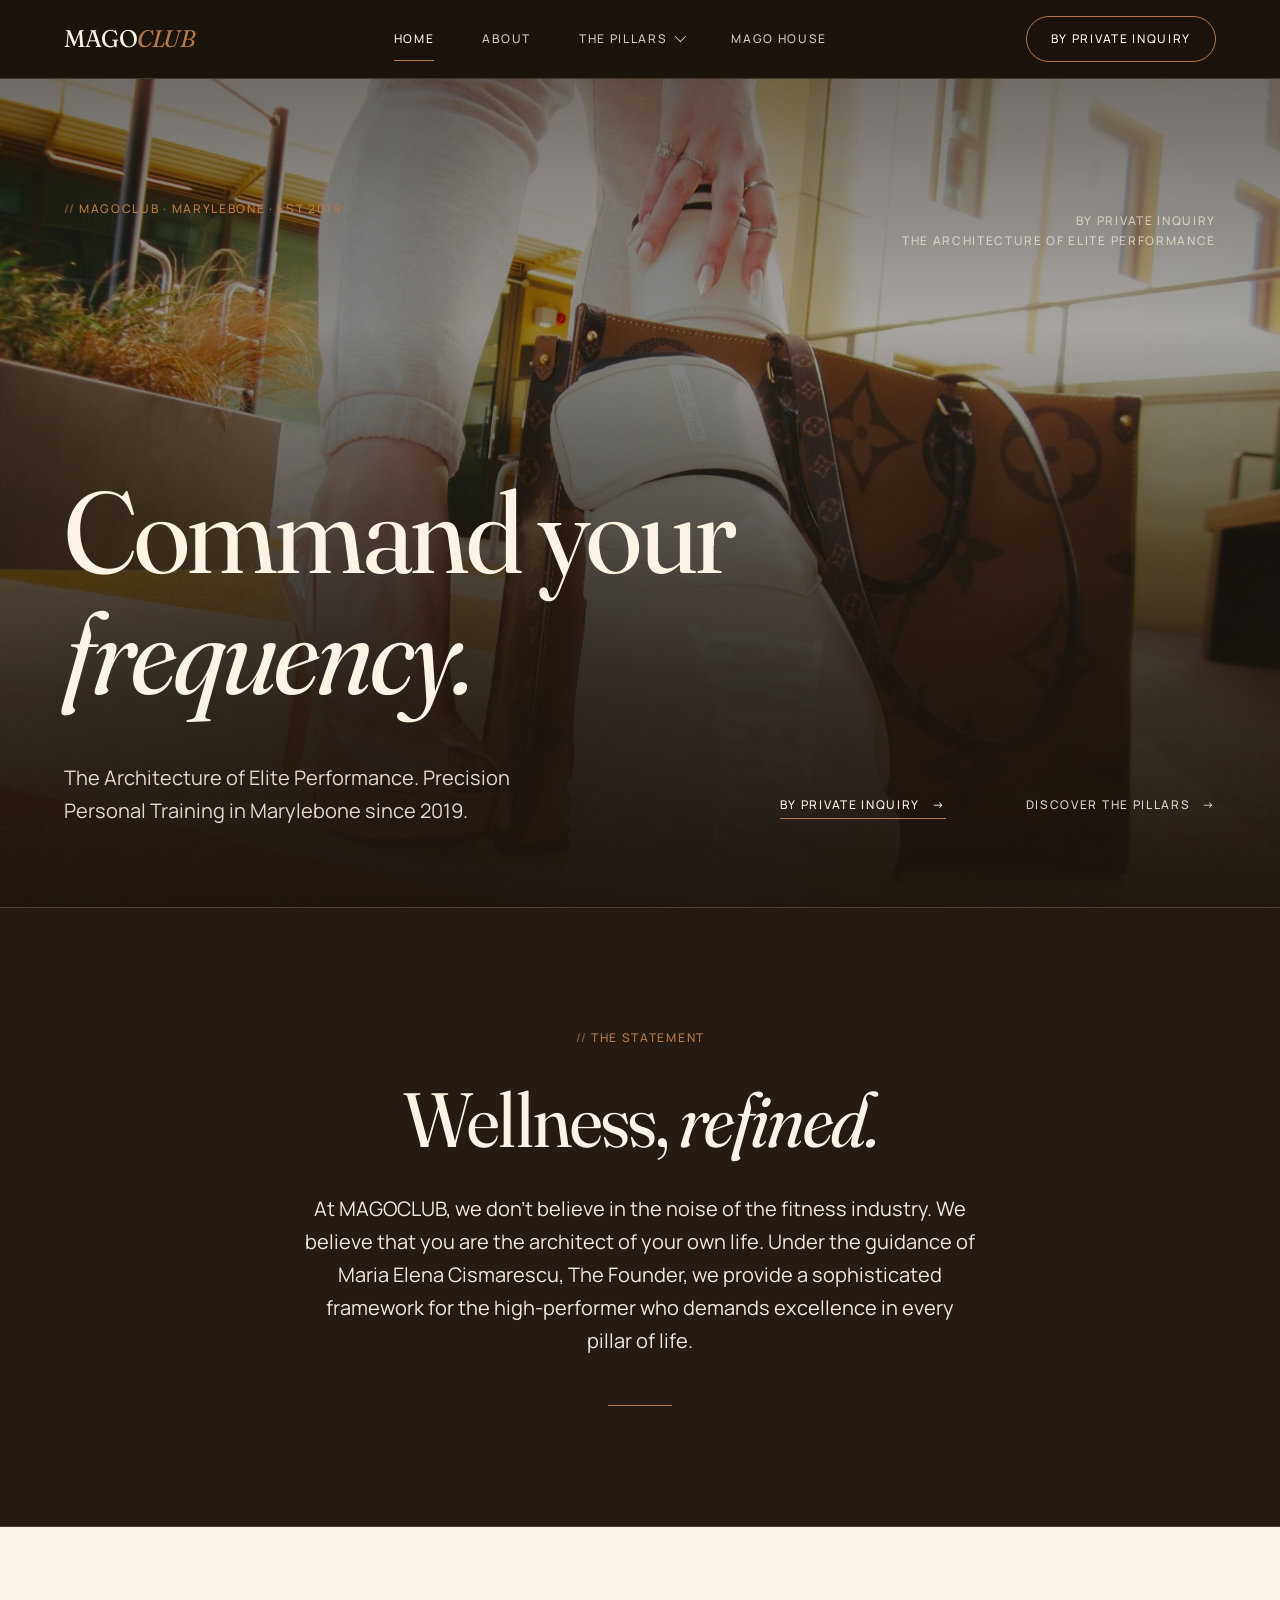
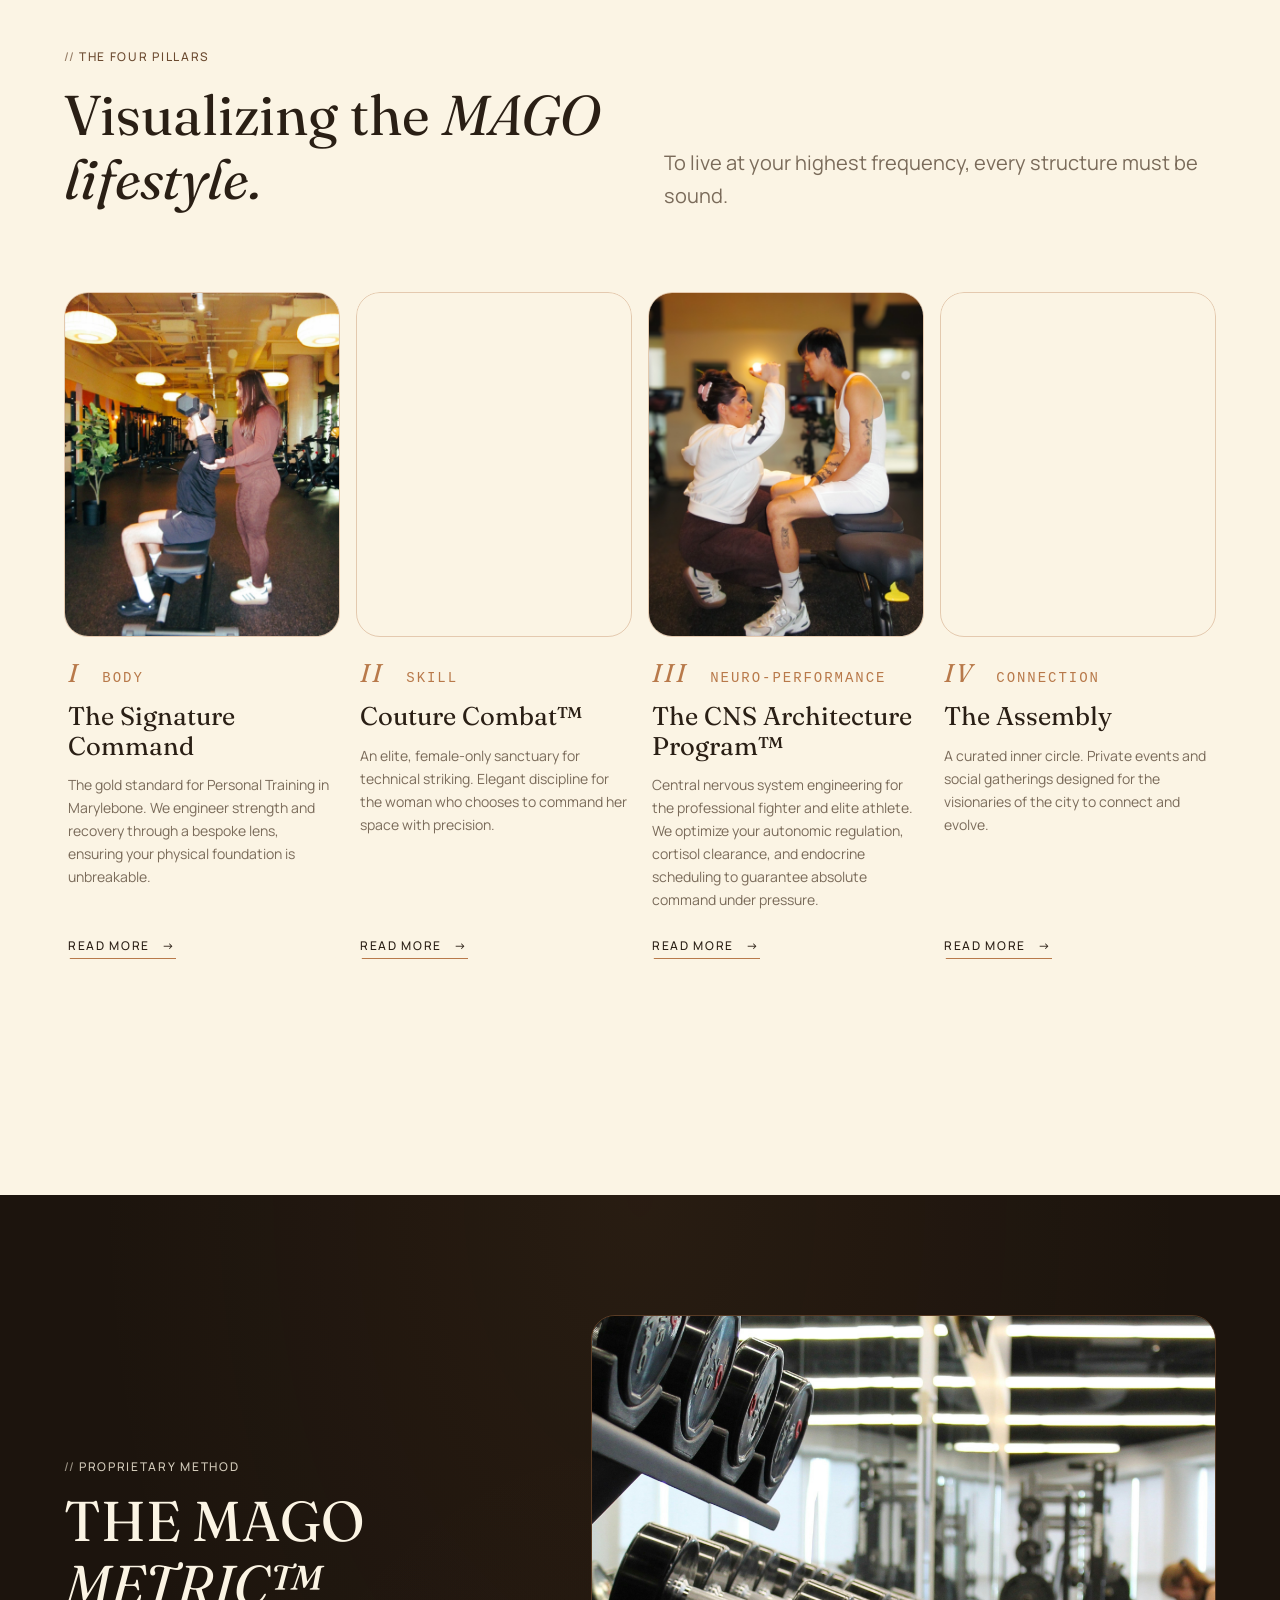
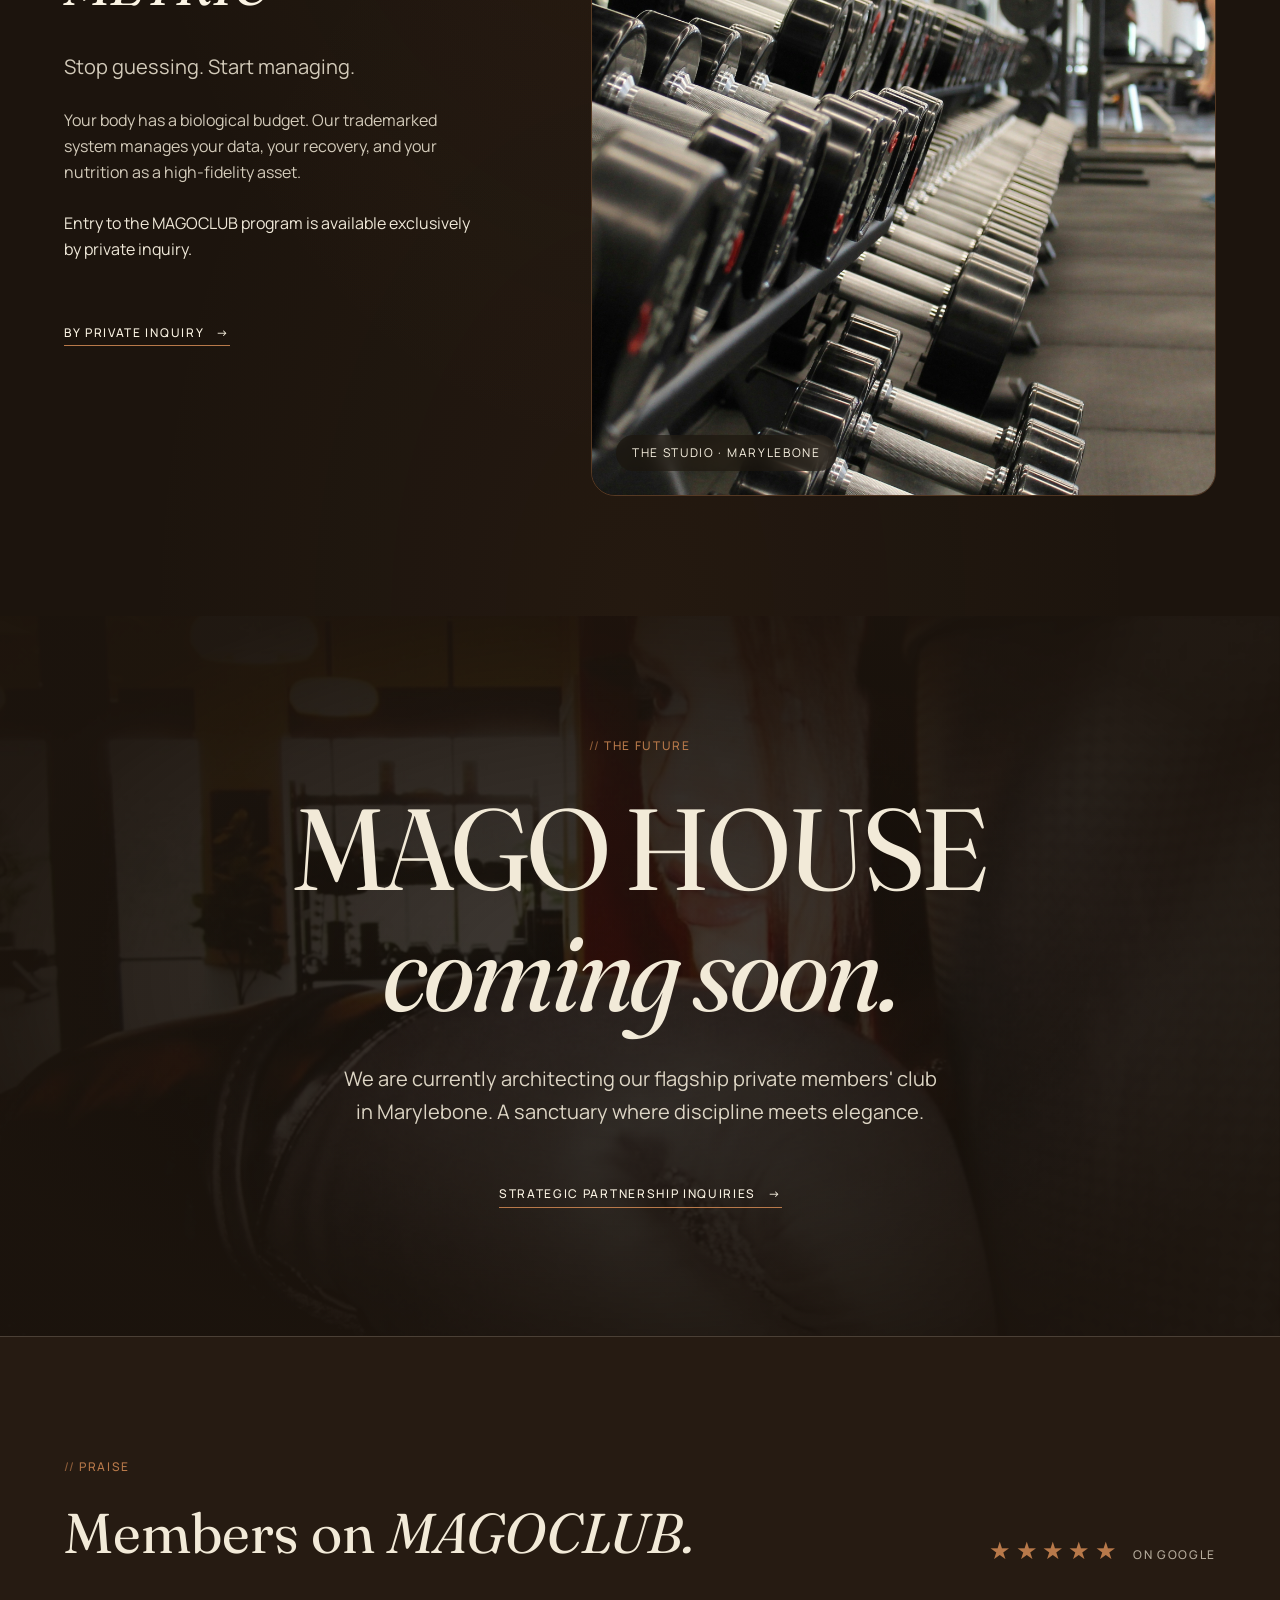
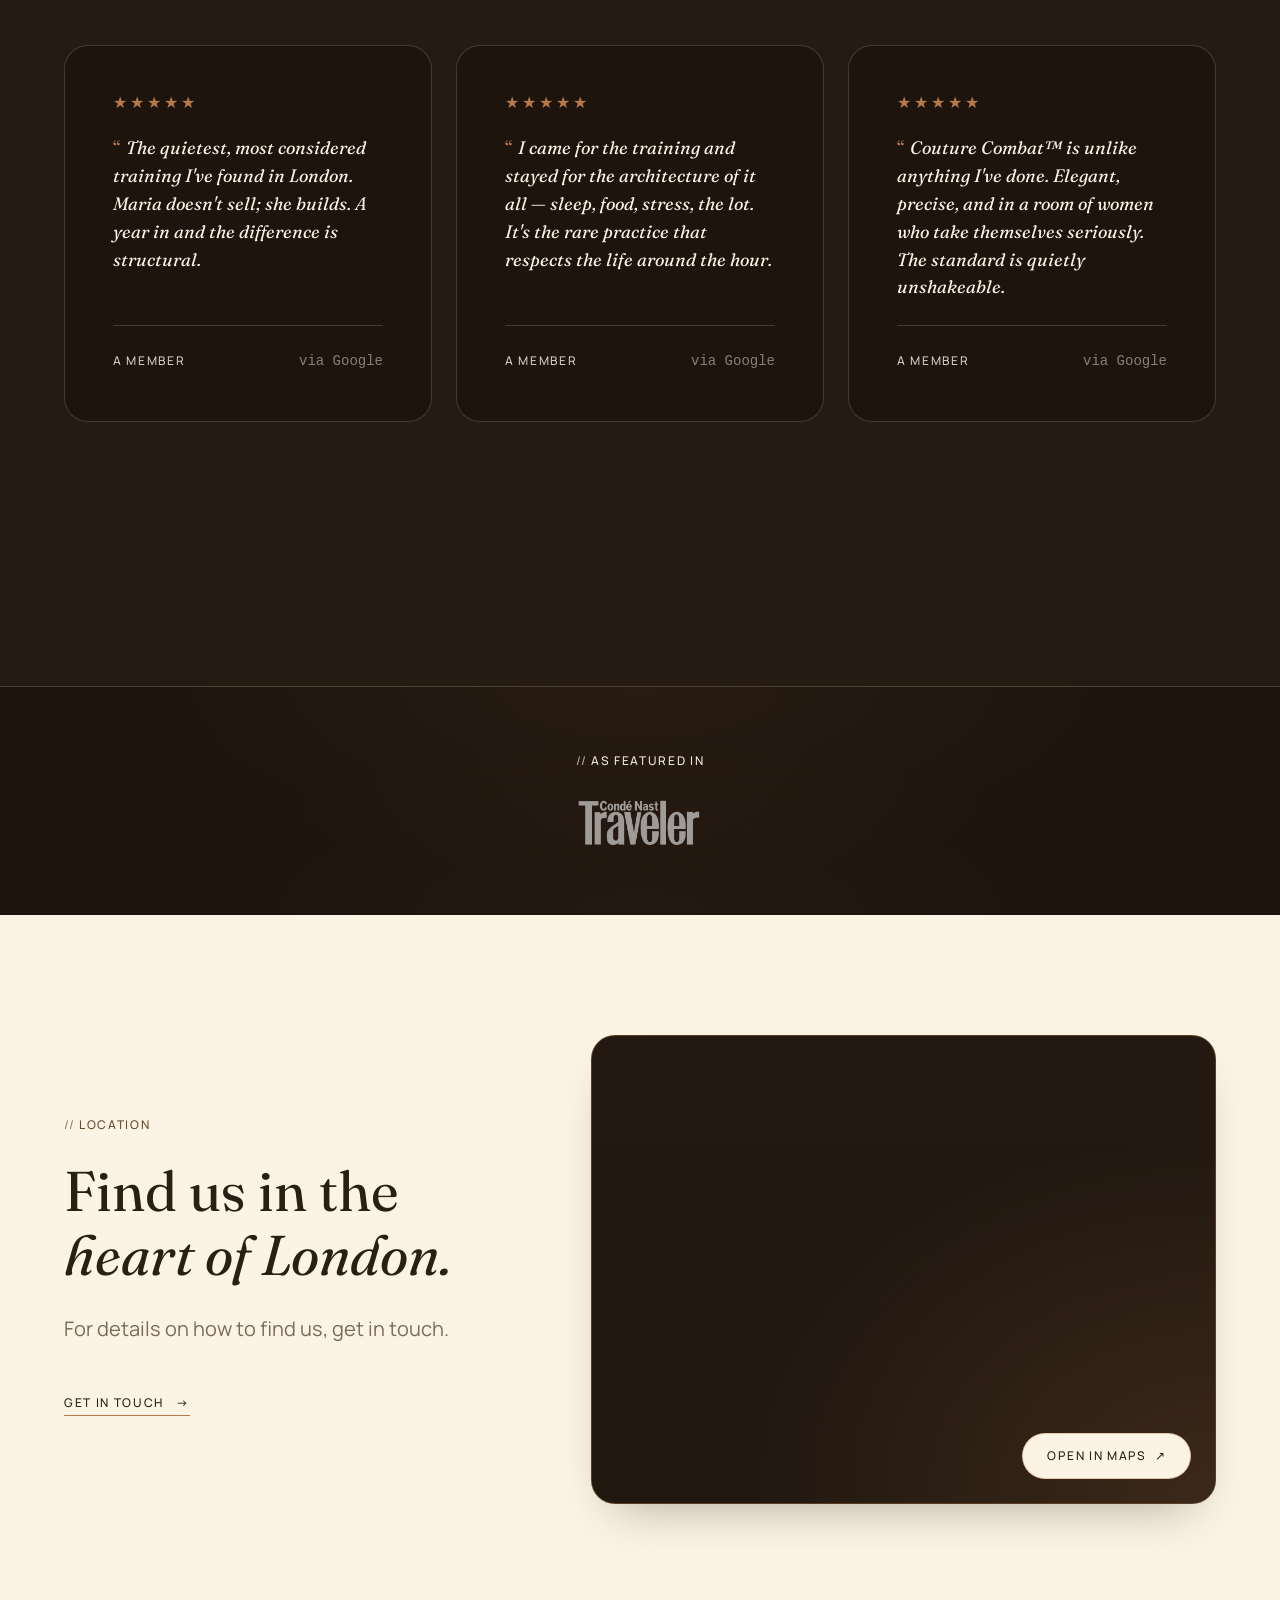
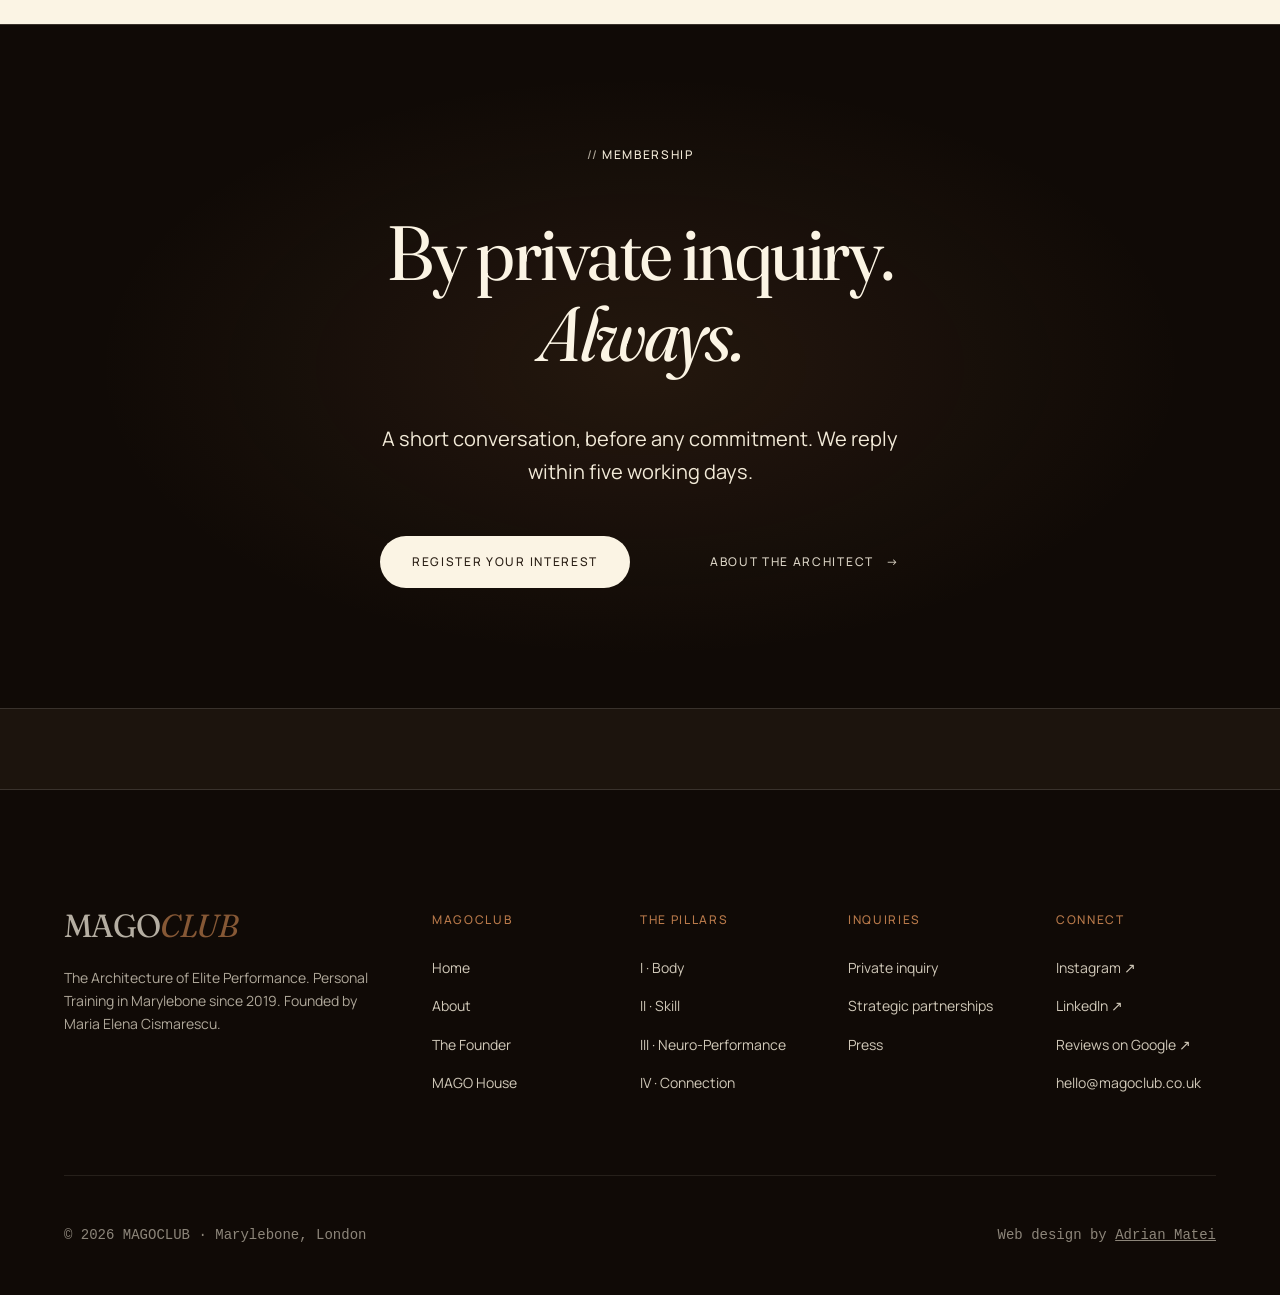
==== commit 375f9de8: "Refresh imagery across the site; Neuro-Performance copy Swap in Maria's re-edited shoot across the h" ====
--- a/index.html
+++ b/index.html
@@ -135,7 +135,7 @@
           <article class="card" role="listitem">
             <div class="pic">
               <a href="the-pillars/skill.html" class="card-image-link" tabindex="-1" aria-hidden="true">
-                <img src="images/maria/coaching-boxing-3.jpg" alt="Maria Elena Cismarescu correcting a client's guard at the heavy bag." loading="lazy" decoding="async" />
+                <img src="images/maria/couture-combat-reedited-1.jpg" alt="Maria Elena Cismarescu coaching a client's guard at the heavy bag in cream tailoring." loading="lazy" decoding="async" />
               </a>
             </div>
             <div class="body">
@@ -153,7 +153,7 @@
           <article class="card" role="listitem">
             <div class="pic">
               <a href="the-pillars/mind.html" class="card-image-link" tabindex="-1" aria-hidden="true">
-                <img src="images/maria/assessment-2.jpg" alt="Maria Elena Cismarescu running a visual tracking assessment with a seated athlete." loading="lazy" decoding="async" />
+                <img src="images/maria/cns-program-cover.jpg" alt="Maria Elena Cismarescu running a visual tracking assessment with a seated athlete." loading="lazy" decoding="async" />
               </a>
             </div>
             <div class="body">
@@ -172,7 +172,7 @@
           <article class="card" role="listitem">
             <div class="pic">
               <a href="the-pillars/connection.html" class="card-image-link" tabindex="-1" aria-hidden="true">
-                <img src="images/maria/stretch-wide.jpg" alt="Maria Elena Cismarescu in a deep kneeling stretch on the studio floor." loading="lazy" decoding="async" />
+                <img src="images/maria/assembly-home.jpg" alt="A MAGOCLUB Life Change Award on a table in a softly lit members’ lounge." loading="lazy" decoding="async" />
               </a>
             </div>
             <div class="body">
@@ -218,8 +218,8 @@
 
       <figure data-reveal="rise-long">
         <img
-          src="images/maria/coaching-boxing-1.jpg"
-          alt="Maria Elena Cismarescu coaching a client through a striking combination in the studio."
+          src="images/New Images/danielle-cerullo-CQfNt66ttZM-unsplash.jpg"
+          alt="The MAGOCLUB studio — racks of dumbbells, a member training in soft daylight at the far end."
           loading="lazy"
           decoding="async"
         />
